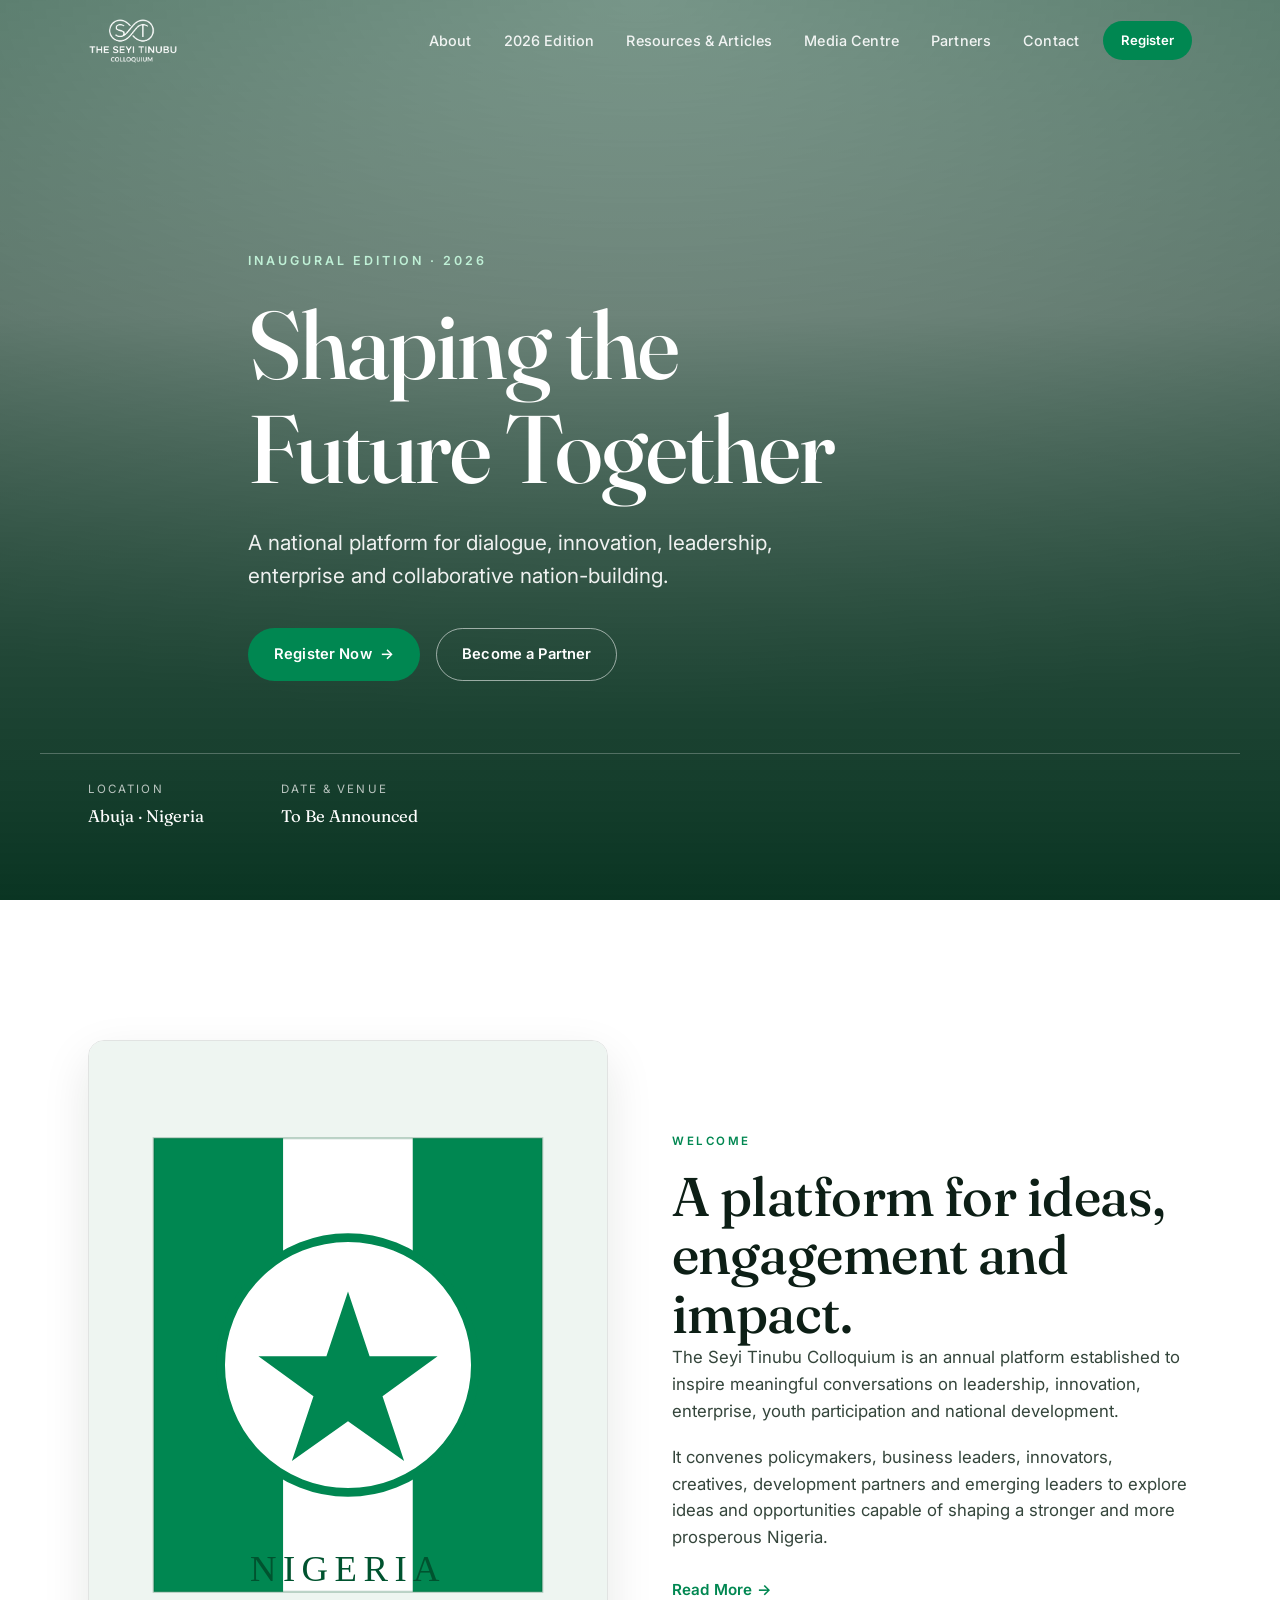
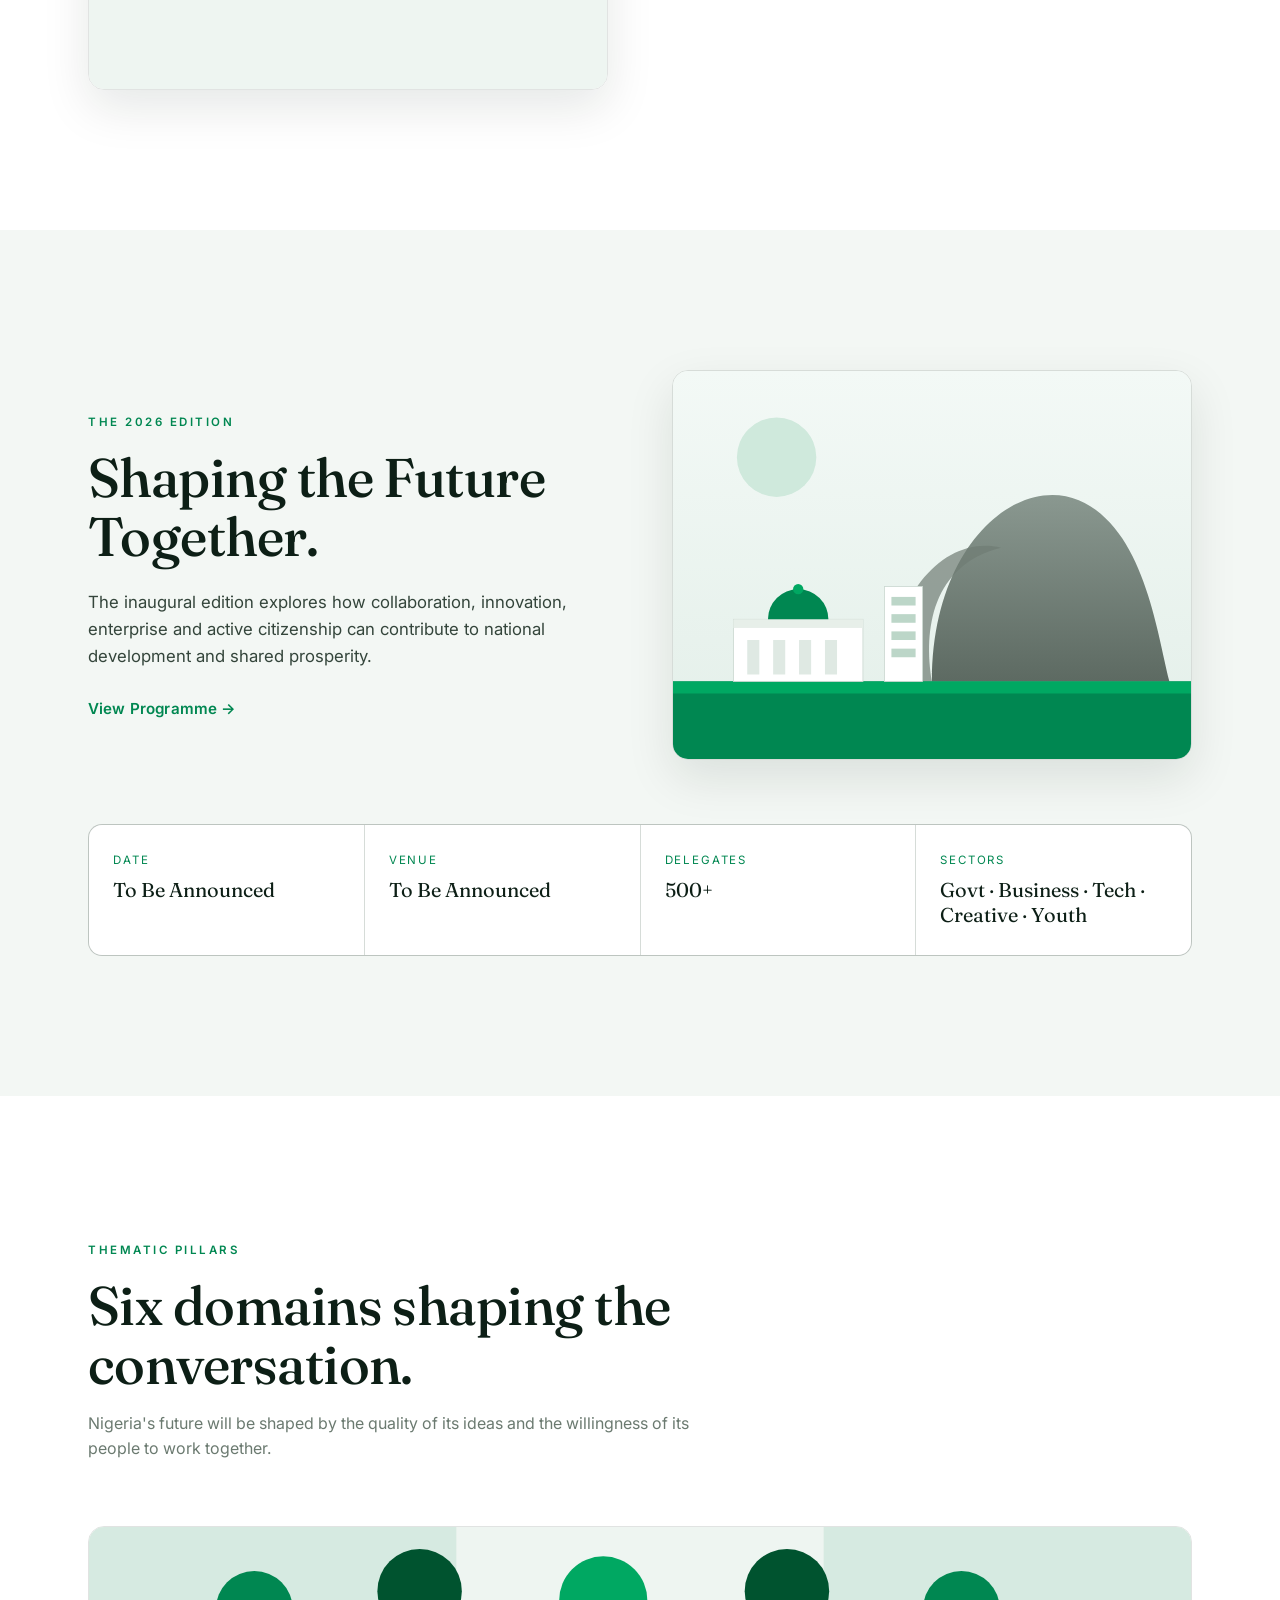
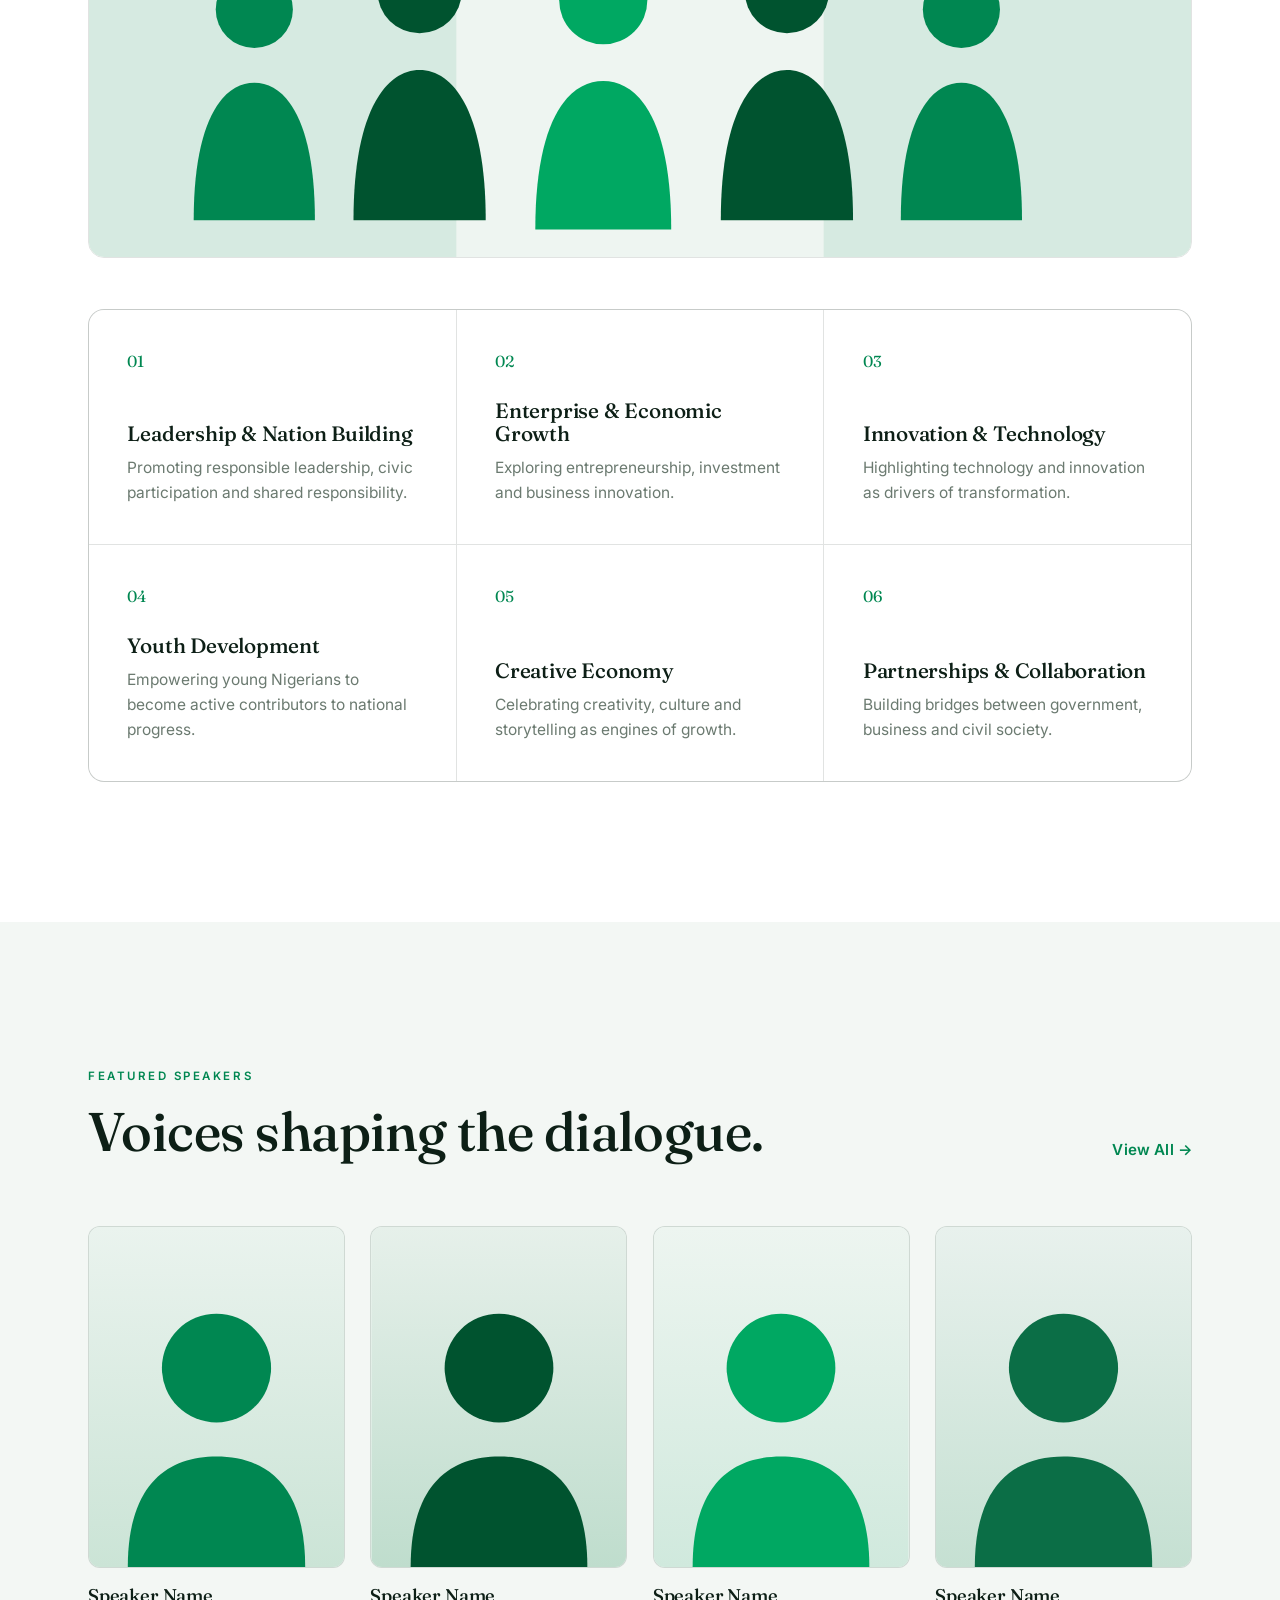
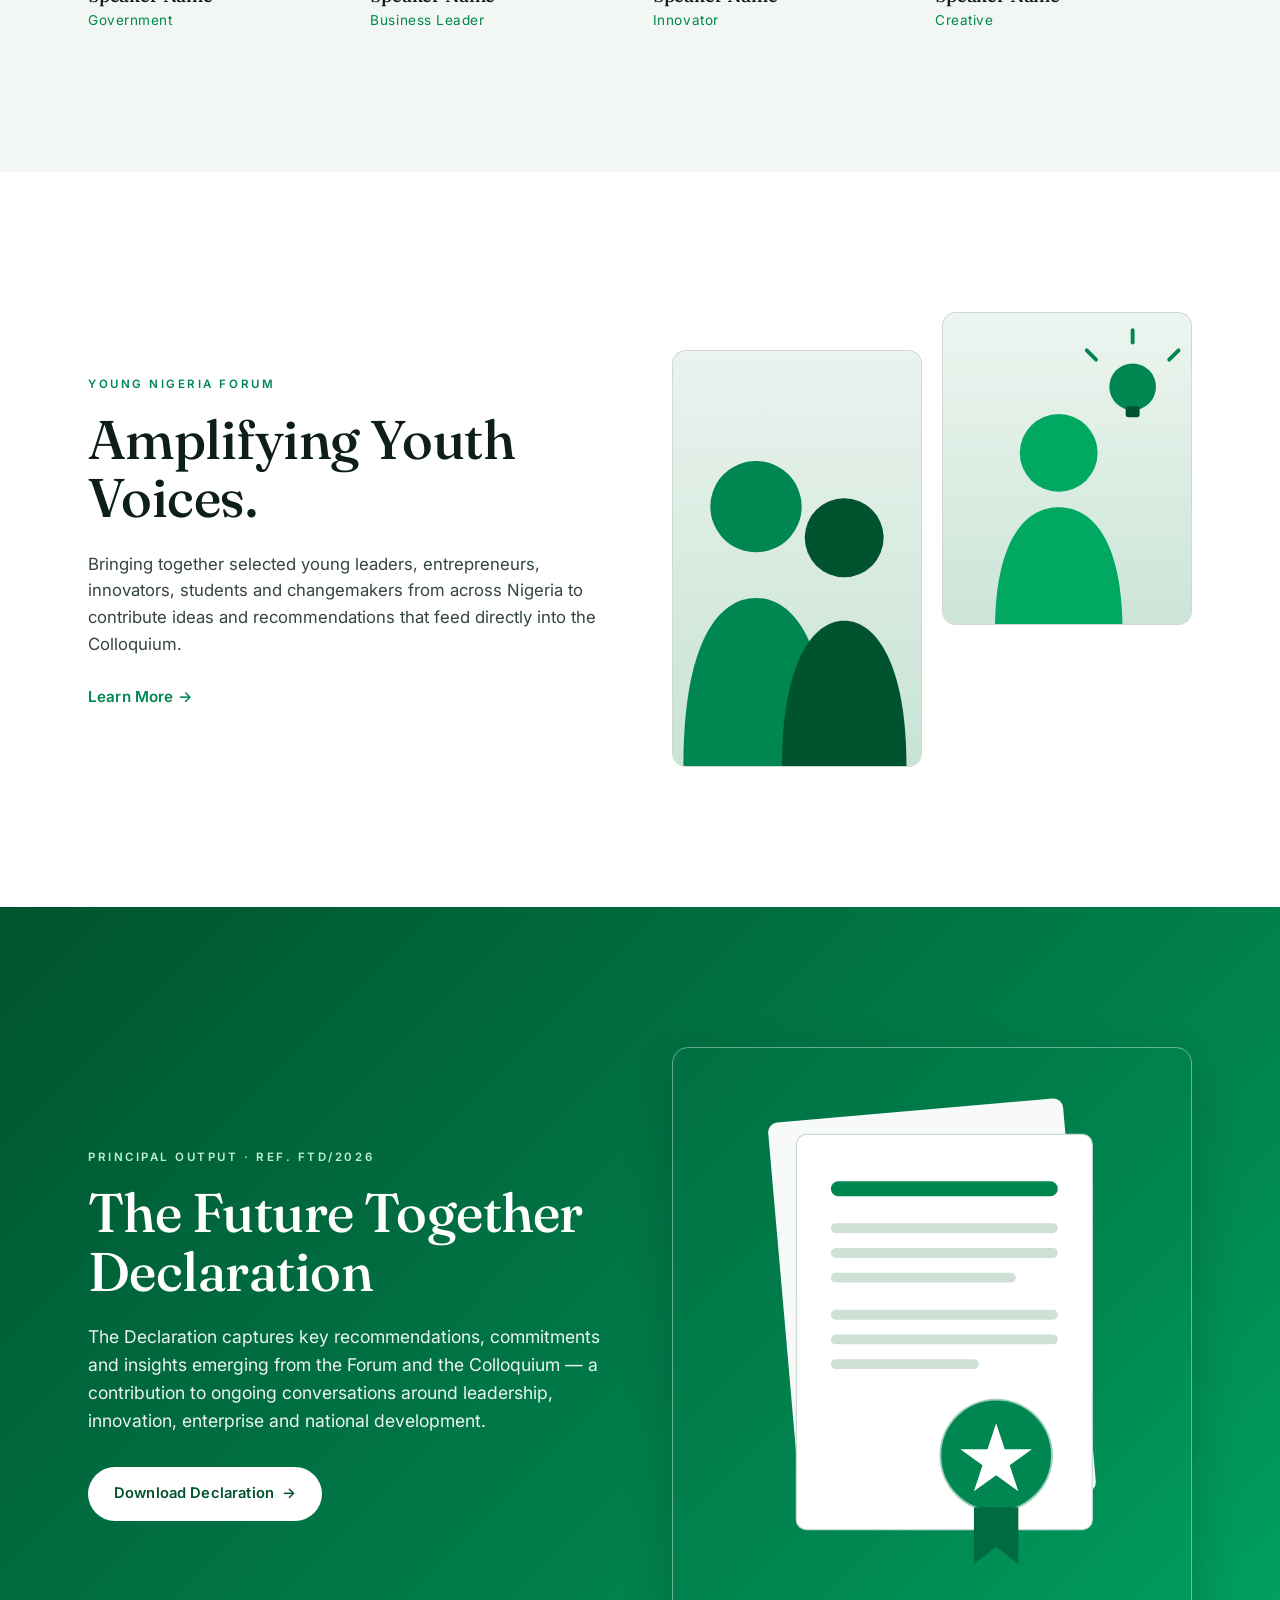
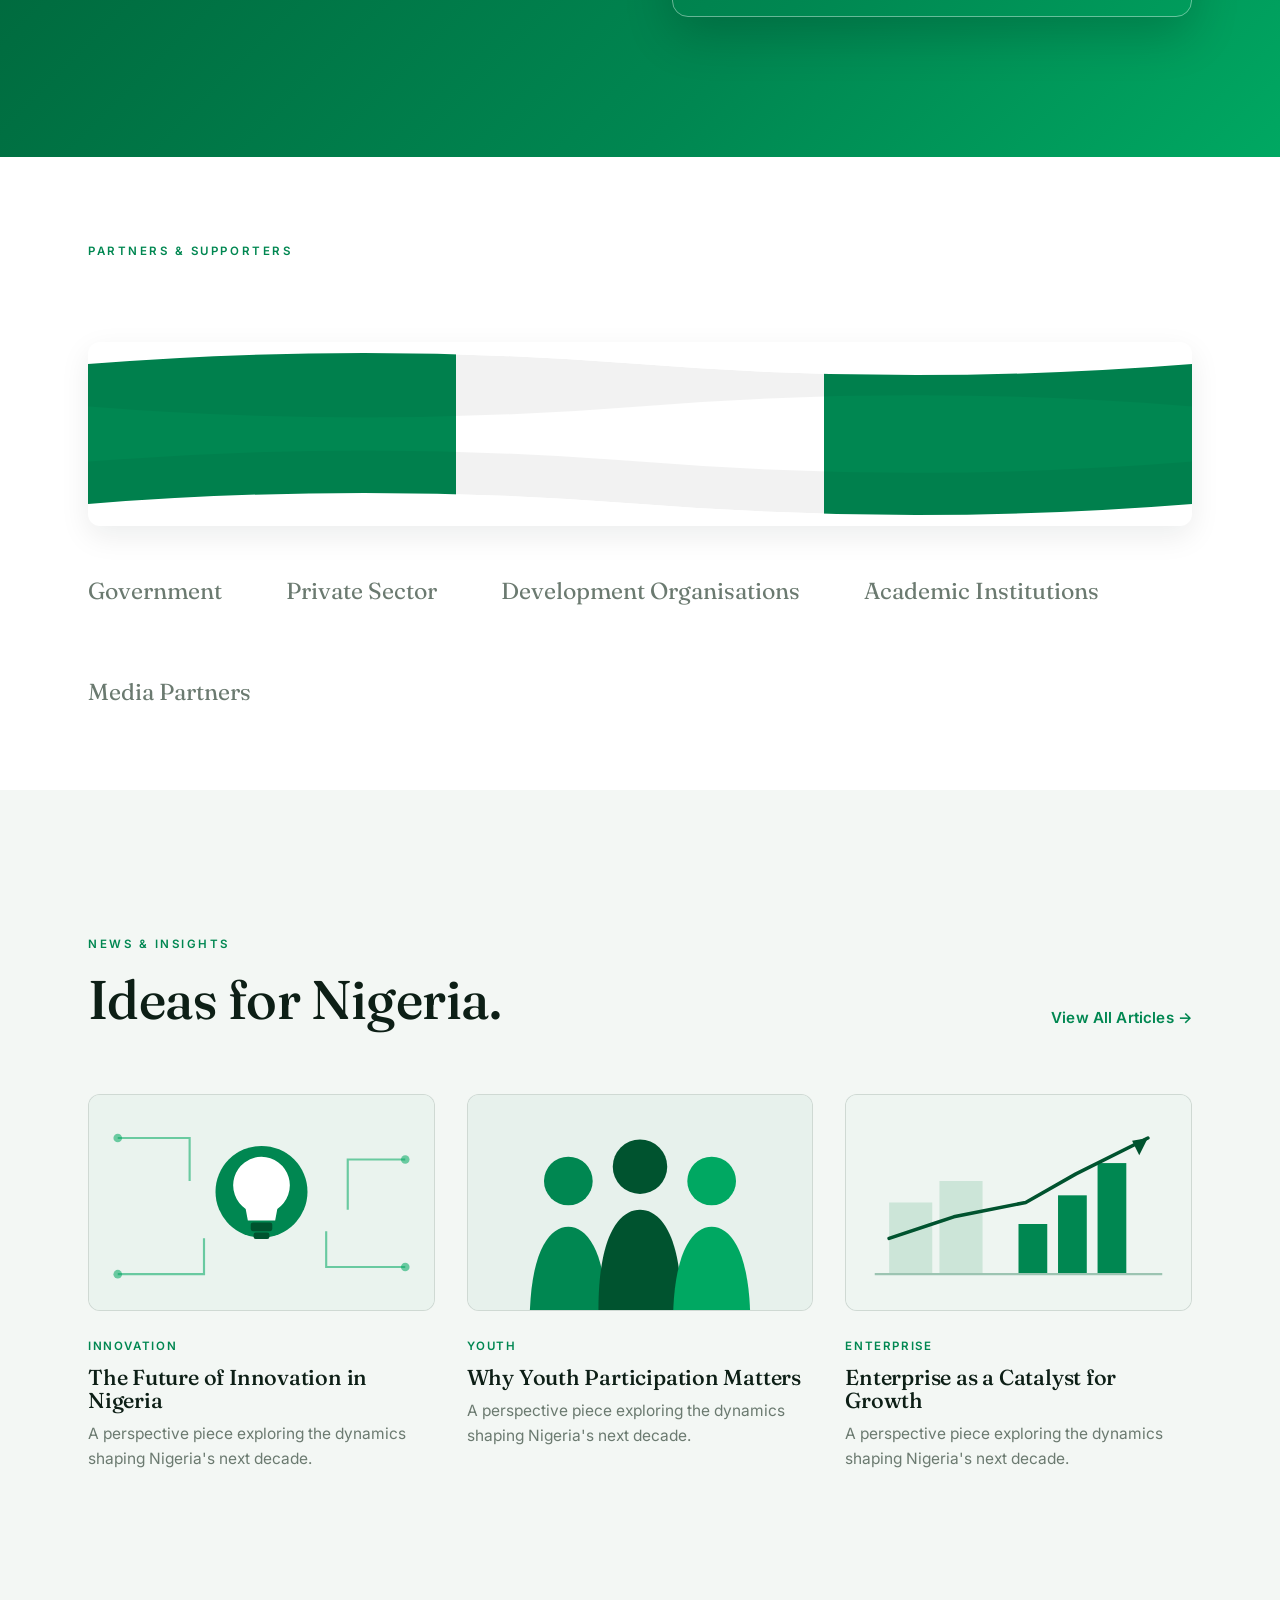
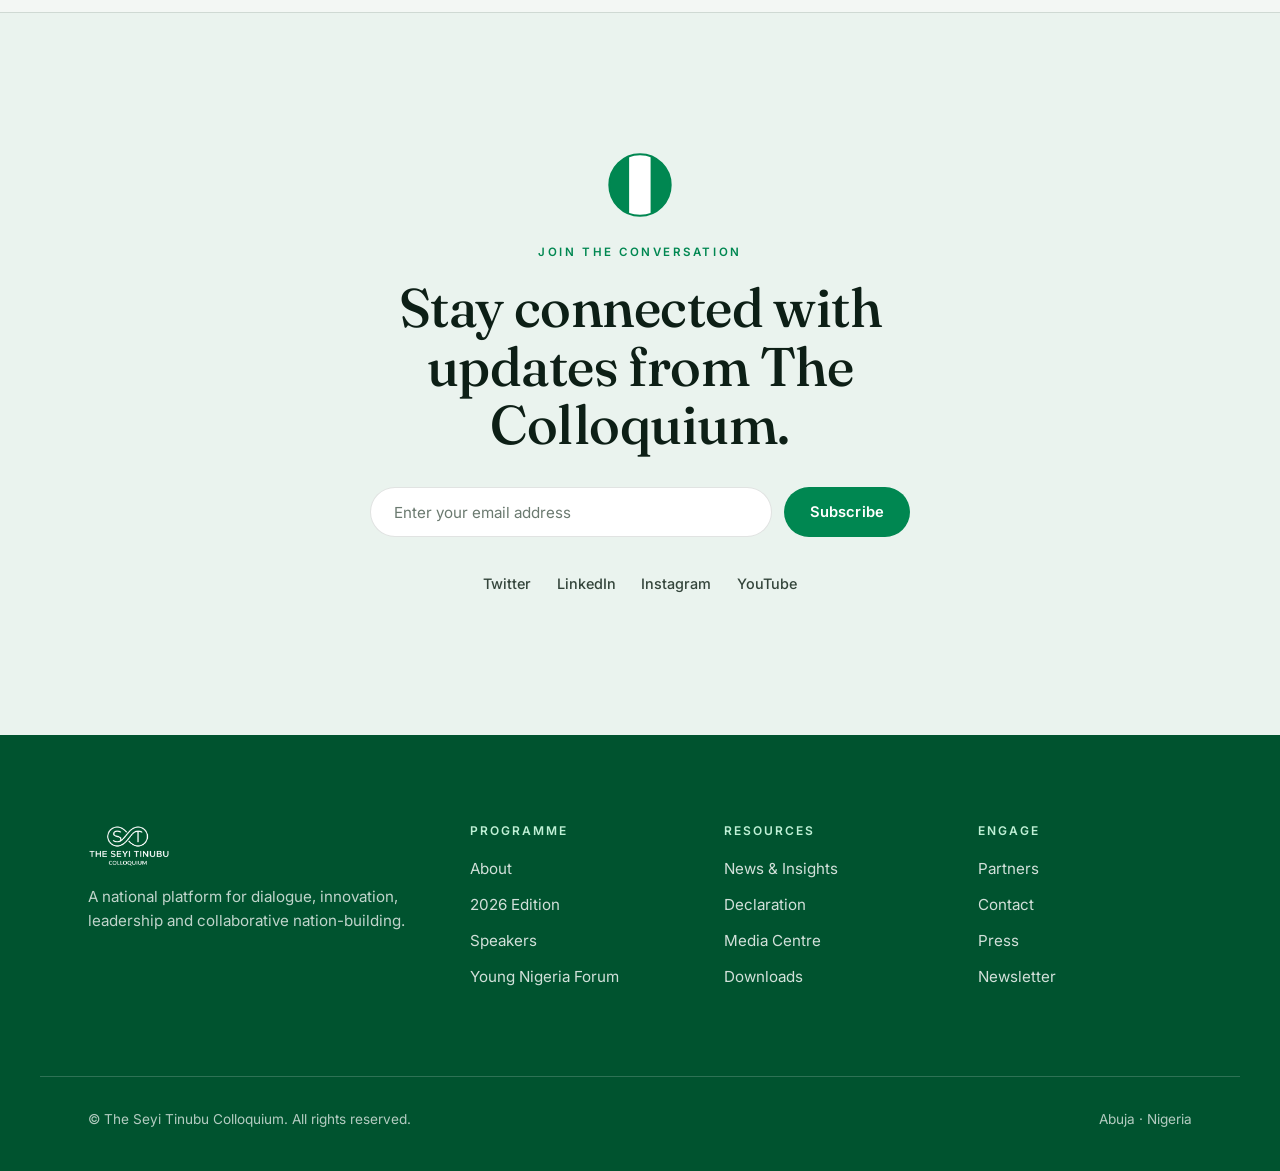
==== index.html @ de93c498 "first push" ====
<!DOCTYPE html>
<html lang="en">
<head>
  <meta charset="UTF-8" />
  <meta name="viewport" content="width=device-width, initial-scale=1.0" />
  <title>The Seyi Tinubu Colloquium — Shaping the Future Together</title>
  <meta name="author" content="The Seyi Tinubu Colloquium" />
  <meta name="description" content="A national platform for dialogue, innovation, leadership, enterprise and collaborative nation-building." />
  <meta property="og:title" content="The Seyi Tinubu Colloquium" />
  <meta property="og:description" content="A national platform for dialogue, innovation, leadership, enterprise and collaborative nation-building." />
  <meta property="og:type" content="website" />
  <link rel="preconnect" href="https://fonts.googleapis.com" />
  <link rel="preconnect" href="https://fonts.gstatic.com" crossorigin />
  <link href="https://fonts.googleapis.com/css2?family=Fraunces:opsz,wght@9..144,400;9..144,500;9..144,600;9..144,700&family=Inter:wght@300;400;500;600;700&display=swap" rel="stylesheet" />
  <link rel="stylesheet" href="styles.css" />
</head>
<body>

  <!-- ===== Header / Nav ===== -->
  <header class="site-header" id="siteHeader">
    <div class="container nav-inner">
      <a href="#top" class="brand">
        <img class="brand-logo" src="assets/logo-trim.png" alt="The Seyi Tinubu Colloquium" />
      </a>

      <nav class="main-nav" id="mainNav">
        <a href="about.html">About</a>
        <a href="#programme">2026 Edition</a>
        <a href="#news">Resources &amp; Articles</a>
        <a href="#">Media Centre</a>
        <a href="#partners">Partners</a>
        <a href="#register">Contact</a>
      </nav>

      <div class="nav-actions">
        <a href="#register" class="btn btn-solid btn-sm">Register</a>
        <button class="nav-toggle" id="navToggle" aria-label="Toggle menu" aria-expanded="false">
          <span></span><span></span><span></span>
        </button>
      </div>
    </div>
  </header>

  <!-- ===== Hero ===== -->
  <section class="hero" id="top">
    <div class="hero-media">
      <iframe
        src="https://www.youtube.com/embed/oOMlPqH3xSs"
        title="Background"
        frameborder="0"
        allow="autoplay; encrypted-media"
        allowfullscreen
        tabindex="-1"
        aria-hidden="true"></iframe>
    </div>
    <div class="hero-overlay"></div>

    <div class="container hero-content">
      <p class="eyebrow reveal">Inaugural Edition · 2026</p>
      <h1 class="hero-title reveal">Shaping the<br />Future Together</h1>
      <p class="hero-lead reveal">A national platform for dialogue, innovation, leadership, enterprise and collaborative nation-building.</p>
      <div class="hero-cta reveal">
        <a href="#register" class="btn btn-solid">Register Now <span class="arrow">→</span></a>
        <a href="#partner" class="btn btn-ghost">Become a Partner</a>
      </div>
    </div>

    <div class="container hero-meta">
      <div class="hero-meta-item">
        <span class="meta-label">Location</span>
        <span class="meta-value">Abuja · Nigeria</span>
      </div>
      <div class="hero-meta-item">
        <span class="meta-label">Date &amp; Venue</span>
        <span class="meta-value">To Be Announced</span>
      </div>
    </div>
  </section>

  <!-- ===== Welcome / About ===== -->
  <section class="section about" id="about">
    <div class="container grid-2 grid-2--align">
      <figure class="section-media reveal">
        <img src="images/about-map.svg" alt="Nigerian national flag emblem" loading="lazy" />
      </figure>
      <div class="about-right reveal">
        <span class="kicker">Welcome</span>
        <h2 class="section-title">A platform for ideas, engagement and impact.</h2>
        <p>The Seyi Tinubu Colloquium is an annual platform established to inspire meaningful conversations on leadership, innovation, enterprise, youth participation and national development.</p>
        <p>It convenes policymakers, business leaders, innovators, creatives, development partners and emerging leaders to explore ideas and opportunities capable of shaping a stronger and more prosperous Nigeria.</p>
        <a href="#programme" class="text-link">Read More →</a>
      </div>
    </div>
  </section>

  <!-- ===== 2026 Edition ===== -->
  <section class="section edition" id="programme">
    <div class="container">
      <div class="grid-2 grid-2--align edition-top">
        <div class="edition-left reveal">
          <span class="kicker">The 2026 Edition</span>
          <h2 class="section-title">Shaping the Future Together.</h2>
          <p class="muted">The inaugural edition explores how collaboration, innovation, enterprise and active citizenship can contribute to national development and shared prosperity.</p>
          <a href="#programme" class="text-link">View Programme →</a>
        </div>
        <figure class="section-media reveal">
          <img src="images/edition-abuja.svg" alt="Illustration of Abuja, Nigeria's capital, with Aso Rock" loading="lazy" />
        </figure>
      </div>
      <div class="edition-right reveal">
        <div class="stat-grid stat-grid--wide">
          <div class="stat-card">
            <span class="stat-label">Date</span>
            <span class="stat-value">To Be Announced</span>
          </div>
          <div class="stat-card">
            <span class="stat-label">Venue</span>
            <span class="stat-value">To Be Announced</span>
          </div>
          <div class="stat-card">
            <span class="stat-label">Delegates</span>
            <span class="stat-value">500+</span>
          </div>
          <div class="stat-card">
            <span class="stat-label">Sectors</span>
            <span class="stat-value">Govt · Business · Tech · Creative · Youth</span>
          </div>
        </div>
      </div>
    </div>
  </section>

  <!-- ===== Thematic Pillars ===== -->
  <section class="section pillars">
    <div class="container">
      <div class="section-head reveal">
        <span class="kicker">Thematic Pillars</span>
        <h2 class="section-title">Six domains shaping the conversation.</h2>
        <p class="muted lead-narrow">Nigeria's future will be shaped by the quality of its ideas and the willingness of its people to work together.</p>
      </div>

      <figure class="banner reveal">
        <img src="images/pillars-banner.svg" alt="Nigerians from different sectors working together" loading="lazy" />
      </figure>

      <div class="pillar-grid">
        <article class="pillar reveal">
          <span class="pillar-num">01</span>
          <h3>Leadership &amp; Nation Building</h3>
          <p>Promoting responsible leadership, civic participation and shared responsibility.</p>
        </article>
        <article class="pillar reveal">
          <span class="pillar-num">02</span>
          <h3>Enterprise &amp; Economic Growth</h3>
          <p>Exploring entrepreneurship, investment and business innovation.</p>
        </article>
        <article class="pillar reveal">
          <span class="pillar-num">03</span>
          <h3>Innovation &amp; Technology</h3>
          <p>Highlighting technology and innovation as drivers of transformation.</p>
        </article>
        <article class="pillar reveal">
          <span class="pillar-num">04</span>
          <h3>Youth Development</h3>
          <p>Empowering young Nigerians to become active contributors to national progress.</p>
        </article>
        <article class="pillar reveal">
          <span class="pillar-num">05</span>
          <h3>Creative Economy</h3>
          <p>Celebrating creativity, culture and storytelling as engines of growth.</p>
        </article>
        <article class="pillar reveal">
          <span class="pillar-num">06</span>
          <h3>Partnerships &amp; Collaboration</h3>
          <p>Building bridges between government, business and civil society.</p>
        </article>
      </div>
    </div>
  </section>

  <!-- ===== Featured Speakers ===== -->
  <section class="section speakers" id="speakers">
    <div class="container">
      <div class="section-head row-head reveal">
        <div>
          <span class="kicker">Featured Speakers</span>
          <h2 class="section-title">Voices shaping the dialogue.</h2>
        </div>
        <a href="#speakers" class="text-link">View All →</a>
      </div>

      <div class="speaker-grid">
        <article class="speaker-card reveal">
          <div class="speaker-photo"><img src="images/speaker-1.svg" alt="Speaker placeholder portrait" loading="lazy" /></div>
          <h4>Speaker Name</h4>
          <span class="speaker-role">Government</span>
        </article>
        <article class="speaker-card reveal">
          <div class="speaker-photo"><img src="images/speaker-2.svg" alt="Speaker placeholder portrait" loading="lazy" /></div>
          <h4>Speaker Name</h4>
          <span class="speaker-role">Business Leader</span>
        </article>
        <article class="speaker-card reveal">
          <div class="speaker-photo"><img src="images/speaker-3.svg" alt="Speaker placeholder portrait" loading="lazy" /></div>
          <h4>Speaker Name</h4>
          <span class="speaker-role">Innovator</span>
        </article>
        <article class="speaker-card reveal">
          <div class="speaker-photo"><img src="images/speaker-4.svg" alt="Speaker placeholder portrait" loading="lazy" /></div>
          <h4>Speaker Name</h4>
          <span class="speaker-role">Creative</span>
        </article>
      </div>
    </div>
  </section>

  <!-- ===== Young Nigeria Forum ===== -->
  <section class="section forum" id="forum">
    <div class="container grid-2 grid-2--align">
      <div class="forum-left reveal">
        <span class="kicker">Young Nigeria Forum</span>
        <h2 class="section-title">Amplifying Youth Voices.</h2>
        <p class="muted">Bringing together selected young leaders, entrepreneurs, innovators, students and changemakers from across Nigeria to contribute ideas and recommendations that feed directly into the Colloquium.</p>
        <a href="#forum" class="text-link">Learn More →</a>
      </div>
      <div class="forum-right reveal">
        <figure class="forum-img forum-img--tall"><img src="images/forum-1.svg" alt="Young Nigerians collaborating" loading="lazy" /></figure>
        <figure class="forum-img"><img src="images/forum-2.svg" alt="Young Nigerian entrepreneur with an idea" loading="lazy" /></figure>
      </div>
    </div>
  </section>

  <!-- ===== Declaration ===== -->
  <section class="section declaration">
    <div class="container grid-2 grid-2--align">
      <div class="declaration-inner reveal">
        <span class="kicker kicker--light">Principal Output · Ref. FTD/2026</span>
        <h2 class="section-title">The Future Together Declaration</h2>
        <p>The Declaration captures key recommendations, commitments and insights emerging from the Forum and the Colloquium — a contribution to ongoing conversations around leadership, innovation, enterprise and national development.</p>
        <a href="#" class="btn btn-solid">Download Declaration <span class="arrow">→</span></a>
      </div>
      <figure class="section-media reveal">
        <img src="images/declaration.svg" alt="The Future Together Declaration document with national seal" loading="lazy" />
      </figure>
    </div>
  </section>

  <!-- ===== Partners ===== -->
  <section class="section partners" id="partners">
    <div class="container">
      <div class="section-head reveal">
        <span class="kicker">Partners &amp; Supporters</span>
      </div>
      <figure class="partners-flag reveal">
        <img src="images/partners-flag.svg" alt="The Nigerian national flag" loading="lazy" />
      </figure>
      <div class="partner-row reveal">
        <span>Government</span>
        <span>Private Sector</span>
        <span>Development Organisations</span>
        <span>Academic Institutions</span>
        <span>Media Partners</span>
      </div>
    </div>
  </section>

  <!-- ===== News & Insights ===== -->
  <section class="section news">
    <div class="container">
      <div class="section-head row-head reveal">
        <div>
          <span class="kicker">News &amp; Insights</span>
          <h2 class="section-title">Ideas for Nigeria.</h2>
        </div>
        <a href="#" class="text-link">View All Articles →</a>
      </div>

      <div class="news-grid">
        <article class="news-card reveal">
          <div class="news-img"><img src="images/news-innovation.svg" alt="Innovation in Nigeria" loading="lazy" /></div>
          <span class="tag">Innovation</span>
          <h3>The Future of Innovation in Nigeria</h3>
          <p>A perspective piece exploring the dynamics shaping Nigeria's next decade.</p>
        </article>
        <article class="news-card reveal">
          <div class="news-img"><img src="images/news-youth.svg" alt="Youth participation" loading="lazy" /></div>
          <span class="tag">Youth</span>
          <h3>Why Youth Participation Matters</h3>
          <p>A perspective piece exploring the dynamics shaping Nigeria's next decade.</p>
        </article>
        <article class="news-card reveal">
          <div class="news-img"><img src="images/news-enterprise.svg" alt="Enterprise as a catalyst for growth" loading="lazy" /></div>
          <span class="tag">Enterprise</span>
          <h3>Enterprise as a Catalyst for Growth</h3>
          <p>A perspective piece exploring the dynamics shaping Nigeria's next decade.</p>
        </article>
      </div>
    </div>
  </section>

  <!-- ===== Newsletter / Register ===== -->
  <section class="section subscribe" id="register">
    <div class="container subscribe-inner reveal">
      <figure class="subscribe-flag"><img src="images/subscribe-flag.svg" alt="Nigeria" /></figure>
      <span class="kicker">Join the Conversation</span>
      <h2 class="section-title">Stay connected with updates from The Colloquium.</h2>
      <form class="subscribe-form" id="subscribeForm">
        <input type="email" name="email" placeholder="Enter your email address" required />
        <button type="submit" class="btn btn-solid">Subscribe</button>
      </form>
      <p class="form-note" id="formNote" hidden>Thanks — you're on the list.</p>
      <div class="social-row">
        <a href="#">Twitter</a>
        <a href="#">LinkedIn</a>
        <a href="#">Instagram</a>
        <a href="#">YouTube</a>
      </div>
    </div>
  </section>

  <!-- ===== Footer ===== -->
  <footer class="site-footer">
    <div class="container footer-grid">
      <div class="footer-brand">
        <a href="#top" class="brand">
          <img class="brand-logo" src="assets/logo-trim.png" alt="The Seyi Tinubu Colloquium" />
        </a>
        <p>A national platform for dialogue, innovation, leadership and collaborative nation-building.</p>
      </div>

      <div class="footer-col">
        <h5>Programme</h5>
        <ul>
          <li><a href="#about">About</a></li>
          <li><a href="#programme">2026 Edition</a></li>
          <li><a href="#speakers">Speakers</a></li>
          <li><a href="#forum">Young Nigeria Forum</a></li>
        </ul>
      </div>

      <div class="footer-col">
        <h5>Resources</h5>
        <ul>
          <li><a href="#">News &amp; Insights</a></li>
          <li><a href="#">Declaration</a></li>
          <li><a href="#">Media Centre</a></li>
          <li><a href="#">Downloads</a></li>
        </ul>
      </div>

      <div class="footer-col">
        <h5>Engage</h5>
        <ul>
          <li><a href="#partners">Partners</a></li>
          <li><a href="#">Contact</a></li>
          <li><a href="#">Press</a></li>
          <li><a href="#register">Newsletter</a></li>
        </ul>
      </div>
    </div>
    <div class="container footer-bottom">
      <span>© The Seyi Tinubu Colloquium. All rights reserved.</span>
      <span>Abuja · Nigeria</span>
    </div>
  </footer>

  <script src="script.js"></script>
</body>
</html>
---- styles.css ----
/* ============================================================
   The Seyi Tinubu Colloquium — styles (White + Nigeria Green)
   ============================================================ */

:root {
  --bg: #ffffff;
  --bg-soft: #f3f7f4;
  --surface: #ffffff;
  --ink: #0d1f16;
  --ink-soft: #34453b;
  --muted: #6b7a70;
  --line: rgba(13, 31, 22, 0.12);
  --green: #008751;          /* Nigeria green */
  --green-bright: #00a862;
  --green-deep: #00532f;
  --green-tint: #eaf3ee;
  --maxw: 1200px;
  --ease: cubic-bezier(0.22, 1, 0.36, 1);
}

* { margin: 0; padding: 0; box-sizing: border-box; }

html { scroll-behavior: smooth; }

body {
  font-family: 'Inter', system-ui, sans-serif;
  background: var(--bg);
  color: var(--ink);
  line-height: 1.6;
  -webkit-font-smoothing: antialiased;
  overflow-x: hidden;
}

img { max-width: 100%; display: block; }

.container {
  width: 100%;
  max-width: var(--maxw);
  margin: 0 auto;
  padding: 0 clamp(20px, 5vw, 48px);
}

h1, h2, h3, h4, h5 {
  font-family: 'Fraunces', Georgia, serif;
  font-weight: 500;
  line-height: 1.08;
  letter-spacing: -0.01em;
  color: var(--ink);
}

.section {
  padding: clamp(72px, 11vw, 140px) 0;
  position: relative;
}

.section-title {
  font-size: clamp(2rem, 4.4vw, 3.4rem);
  color: var(--ink);
}

.kicker {
  display: inline-block;
  font-family: 'Inter', sans-serif;
  font-size: 0.72rem;
  font-weight: 600;
  letter-spacing: 0.22em;
  text-transform: uppercase;
  color: var(--green);
  margin-bottom: 1.1rem;
}
.kicker--light { color: #bff0d6; }

.muted { color: var(--muted); }
.lead-narrow { max-width: 640px; margin-top: 1rem; }

/* ---------- Buttons ---------- */
.btn {
  display: inline-flex;
  align-items: center;
  gap: 0.55em;
  font-family: 'Inter', sans-serif;
  font-size: 0.92rem;
  font-weight: 600;
  letter-spacing: 0.01em;
  padding: 0.95em 1.7em;
  border-radius: 100px;
  text-decoration: none;
  border: 1px solid transparent;
  cursor: pointer;
  transition: transform 0.3s var(--ease), background 0.3s var(--ease), color 0.3s var(--ease), border-color 0.3s var(--ease);
}
.btn-sm { padding: 0.6em 1.25em; font-size: 0.82rem; }
.btn-solid { background: var(--green); color: #ffffff; }
.btn-solid:hover { background: var(--green-deep); transform: translateY(-2px); }
.btn-ghost { background: transparent; color: #ffffff; border-color: rgba(255,255,255,0.55); }
.btn-ghost:hover { border-color: #fff; background: rgba(255,255,255,0.12); }
.btn .arrow { transition: transform 0.3s var(--ease); }
.btn:hover .arrow { transform: translateX(4px); }

.text-link {
  display: inline-flex;
  align-items: center;
  color: var(--green);
  font-weight: 600;
  font-size: 0.95rem;
  text-decoration: none;
  letter-spacing: 0.01em;
  transition: color 0.25s var(--ease);
  white-space: nowrap;
}
.text-link:hover { color: var(--green-deep); }

/* ---------- Header ---------- */
.site-header {
  position: fixed;
  top: 0; left: 0; right: 0;
  z-index: 100;
  padding: 1.1rem 0;
  transition: background 0.4s var(--ease), padding 0.4s var(--ease), border-color 0.4s var(--ease), box-shadow 0.4s var(--ease);
  border-bottom: 1px solid transparent;
}
.site-header.scrolled {
  background: rgba(255, 255, 255, 0.9);
  backdrop-filter: blur(14px);
  -webkit-backdrop-filter: blur(14px);
  padding: 0.65rem 0;
  border-bottom-color: var(--line);
  box-shadow: 0 6px 24px rgba(13, 31, 22, 0.06);
}
.nav-inner { display: flex; align-items: center; justify-content: space-between; gap: 1.5rem; }

/* Over the hero video the brand/nav are light; once scrolled onto white they go dark */
.brand { display: flex; align-items: center; gap: 0.7rem; text-decoration: none; color: #ffffff; transition: color 0.4s var(--ease); }
.brand-mark {
  display: grid; place-items: center;
  width: 38px; height: 38px;
  border: 1px solid rgba(255,255,255,0.7);
  color: #ffffff;
  border-radius: 50%;
  font-family: 'Fraunces', serif;
  font-weight: 600;
  font-size: 0.95rem;
  letter-spacing: 0.02em;
  flex-shrink: 0;
  transition: color 0.4s var(--ease), border-color 0.4s var(--ease);
}
.brand-name { font-family: 'Fraunces', serif; font-size: 1.02rem; font-weight: 500; letter-spacing: 0.01em; }

/* Logo image */
.brand-logo { height: 46px; width: auto; display: block; transition: height 0.4s var(--ease), filter 0.4s var(--ease); }
/* Over the hero video the green logo is rendered white for contrast; on white it shows in brand green */
.site-header .brand-logo { filter: brightness(0) invert(1); }
.site-header.scrolled .brand-logo,
.site-header.solid .brand-logo { filter: none; height: 40px; }
/* Dark footer: render logo white */
.site-footer .brand-logo { height: 42px; filter: brightness(0) invert(1); }

.scrolled .brand { color: var(--ink); }
.scrolled .brand-mark { color: var(--green); border-color: var(--green); }

.main-nav { display: flex; gap: 2rem; margin-left: auto; }
.main-nav a {
  color: rgba(255,255,255,0.9);
  text-decoration: none;
  font-size: 0.9rem;
  font-weight: 500;
  letter-spacing: 0.01em;
  position: relative;
  transition: color 0.25s var(--ease);
}
.main-nav a::after {
  content: ''; position: absolute; left: 0; bottom: -5px;
  width: 0; height: 1px; background: var(--green);
  transition: width 0.3s var(--ease);
}
.main-nav a:hover { color: #fff; }
.main-nav a:hover::after { width: 100%; }
.scrolled .main-nav a { color: var(--ink-soft); }
.scrolled .main-nav a:hover { color: var(--green); }

.nav-actions { display: flex; align-items: center; gap: 1rem; }

.nav-toggle { display: none; background: none; border: none; cursor: pointer; flex-direction: column; gap: 5px; padding: 6px; }
.nav-toggle span { width: 24px; height: 2px; background: #ffffff; transition: transform 0.3s var(--ease), opacity 0.3s var(--ease), background 0.3s var(--ease); }
.scrolled .nav-toggle span { background: var(--ink); }
.nav-toggle.open span { background: var(--ink); }
.nav-toggle.open span:nth-child(1) { transform: translateY(7px) rotate(45deg); }
.nav-toggle.open span:nth-child(2) { opacity: 0; }
.nav-toggle.open span:nth-child(3) { transform: translateY(-7px) rotate(-45deg); }

/* ---------- Hero ---------- */
.hero {
  position: relative;
  min-height: 100vh;
  display: flex;
  flex-direction: column;
  justify-content: flex-end;
  padding-bottom: clamp(36px, 6vw, 70px);
  overflow: hidden;
  color: #ffffff;
}
.hero-media { position: absolute; inset: 0; z-index: 0; }
.hero-media iframe {
  position: absolute;
  top: 50%; left: 50%;
  width: 100vw; height: 56.25vw;          /* 16:9 */
  min-height: 100vh; min-width: 177.77vh;  /* cover */
  transform: translate(-50%, -50%);
  pointer-events: none;
  border: 0;
}
.hero-overlay {
  position: absolute; inset: 0; z-index: 1;
  background:
    linear-gradient(180deg, rgba(0,60,34,0.45) 0%, rgba(0,40,22,0.35) 35%, rgba(0,45,26,0.9) 100%),
    radial-gradient(120% 80% at 50% 0%, rgba(0,40,22,0.15), rgba(0,40,22,0.6));
}
.hero-content { position: relative; z-index: 2; max-width: 880px; margin-top:130px;}
.eyebrow {
  font-size: 0.78rem; font-weight: 600; letter-spacing: 0.24em; text-transform: uppercase;
  color: #bff0d6; margin-bottom: 1.4rem;
}
.hero-title {
  font-size: clamp(2.8rem, 8vw, 6rem);
  font-weight: 500;
  letter-spacing: -0.02em;
  margin-bottom: 1.6rem;
  color: #ffffff;
}
.hero-lead {
  font-size: clamp(1.05rem, 1.8vw, 1.3rem);
  color: rgba(255,255,255,0.92);
  max-width: 580px;
  margin-bottom: 2.2rem;
}
.hero-cta { display: flex; flex-wrap: wrap; gap: 1rem; }

.hero-meta {
  position: relative; z-index: 2;
  display: flex; gap: clamp(2rem, 6vw, 5rem);
  margin-top: clamp(2.5rem, 6vw, 4.5rem);
  padding-top: 1.6rem;
  border-top: 1px solid rgba(255,255,255,0.25);
}
.hero-meta-item { display: flex; flex-direction: column; gap: 0.3rem; }
.meta-label { font-size: 0.72rem; letter-spacing: 0.18em; text-transform: uppercase; color: rgba(255,255,255,0.7); }
.meta-value { font-family: 'Fraunces', serif; font-size: 1.05rem; color: #ffffff; }

/* ---------- Grid helpers ---------- */
.grid-2 {
  display: grid;
  grid-template-columns: 1fr 1fr;
  gap: clamp(2rem, 5vw, 5rem);
}
.grid-2--align { align-items: center; }

/* ---------- Media frames ---------- */
.section-media { margin: 0; }
.section-media img {
  width: 100%; height: auto; display: block;
  border-radius: 16px;
  border: 1px solid var(--line);
  box-shadow: 0 18px 48px rgba(13, 31, 22, 0.10);
}
.declaration .section-media img { border-color: rgba(255,255,255,0.4); box-shadow: 0 18px 48px rgba(0,0,0,0.18); }

.banner {
  margin: 0 0 clamp(2.2rem, 4vw, 3.2rem);
  border-radius: 16px;
  overflow: hidden;
  border: 1px solid var(--line);
}
.banner img { width: 100%; height: auto; display: block; }

.partners-flag {
  margin: 0 0 clamp(1.8rem, 3vw, 2.6rem);
  border-radius: 12px;
  overflow: hidden;
  box-shadow: 0 10px 30px rgba(13, 31, 22, 0.08);
}
.partners-flag img { width: 100%; height: auto; display: block; }

.subscribe-flag { width: 64px; margin: 0 auto 1.3rem; }
.subscribe-flag img { width: 100%; height: auto; display: block; }

/* ---------- About ---------- */
.about { background: var(--bg); }
.about-right p { color: var(--ink-soft); margin-bottom: 1.2rem; font-size: 1.05rem; }
.about-right .text-link { margin-top: 0.5rem; }

/* ---------- 2026 Edition ---------- */
.edition { background: var(--bg-soft); }
.edition-left p { margin: 1.4rem 0 1.6rem; font-size: 1.05rem; color: var(--ink-soft); }
.stat-grid { display: grid; grid-template-columns: 1fr 1fr; gap: 1px; background: var(--line); border: 1px solid var(--line); border-radius: 14px; overflow: hidden; }
.stat-grid--wide { grid-template-columns: repeat(4, 1fr); margin-top: clamp(2.2rem, 5vw, 4rem); }
.stat-card { background: var(--surface); padding: 1.6rem 1.5rem; display: flex; flex-direction: column; gap: 0.5rem; min-height: 130px; }
.stat-label { font-size: 0.72rem; letter-spacing: 0.16em; text-transform: uppercase; color: var(--green); }
.stat-value { font-family: 'Fraunces', serif; font-size: 1.25rem; color: var(--ink); line-height: 1.25; }

/* ---------- Section head ---------- */
.section-head { max-width: 760px; margin-bottom: clamp(2.5rem, 5vw, 4rem); }
.row-head { display: flex; align-items: flex-end; justify-content: space-between; gap: 2rem; max-width: 100%; }

/* ---------- Pillars ---------- */
.pillars { background: var(--bg); }
.pillar-grid { display: grid; grid-template-columns: repeat(3, 1fr); gap: 1px; background: var(--line); border: 1px solid var(--line); border-radius: 16px; overflow: hidden; }
.pillar {
  background: var(--surface);
  padding: clamp(1.8rem, 3vw, 2.6rem);
  min-height: 230px;
  display: flex; flex-direction: column;
  transition: background 0.4s var(--ease);
}
.pillar:hover { background: var(--green-tint); }
.pillar-num { font-family: 'Fraunces', serif; font-size: 1rem; color: var(--green); margin-bottom: auto; }
.pillar h3 { font-size: 1.3rem; margin: 1.6rem 0 0.7rem; color: var(--ink); }
.pillar p { color: var(--muted); font-size: 0.97rem; }

/* ---------- Speakers ---------- */
.speakers { background: var(--bg-soft); }
.speaker-grid { display: grid; grid-template-columns: repeat(4, 1fr); gap: 1.6rem; }
.speaker-card { display: flex; flex-direction: column; }
.speaker-photo {
  aspect-ratio: 3 / 4;
  border-radius: 12px;
  margin-bottom: 1.1rem;
  background: var(--green-tint);
  border: 1px solid var(--line);
  position: relative;
  overflow: hidden;
}
.speaker-photo img { width: 100%; height: 100%; object-fit: cover; display: block; }
.speaker-card h4 { font-size: 1.15rem; color: var(--ink); margin-bottom: 0.25rem; }
.speaker-role { font-size: 0.85rem; color: var(--green); letter-spacing: 0.04em; }

/* ---------- Forum ---------- */
.forum { background: var(--bg); }
.forum-left p { margin: 1.4rem 0 1.6rem; font-size: 1.05rem; color: var(--ink-soft); }
.forum-right { display: grid; grid-template-columns: 1fr 1fr; gap: 1.2rem; align-items: start; }
.forum-img {
  margin: 0;
  border-radius: 14px;
  aspect-ratio: 4 / 5;
  background: var(--green-tint);
  border: 1px solid var(--line);
  overflow: hidden;
}
.forum-img img { width: 100%; height: 100%; object-fit: cover; display: block; }
.forum-img--tall { aspect-ratio: 3 / 5; margin-top: 2.4rem; }

/* ---------- Declaration ---------- */
.declaration {
  background: linear-gradient(135deg, var(--green-deep), var(--green) 70%, var(--green-bright));
  color: #ffffff;
}
.declaration .section-title { color: #ffffff; }
.declaration-inner { max-width: 760px; }
.declaration-inner p { color: rgba(255,255,255,0.92); font-size: 1.1rem; margin: 1.3rem 0 2rem; }
.declaration .btn-solid { background: #ffffff; color: var(--green-deep); }
.declaration .btn-solid:hover { background: #eaf3ee; }

/* ---------- Partners ---------- */
.partners { background: var(--bg); padding-top: clamp(48px, 7vw, 80px); padding-bottom: clamp(48px, 7vw, 80px); }
.partner-row {
  display: flex; flex-wrap: wrap; align-items: center;
  gap: clamp(1.5rem, 5vw, 4rem);
  padding-top: 0.5rem;
}
.partner-row span {
  font-family: 'Fraunces', serif;
  font-size: clamp(1.05rem, 2vw, 1.45rem);
  color: var(--muted);
  transition: color 0.3s var(--ease);
}
.partner-row span:hover { color: var(--green); }

/* ---------- News ---------- */
.news { background: var(--bg-soft); }
.news-grid { display: grid; grid-template-columns: repeat(3, 1fr); gap: 2rem; }
.news-card .news-img {
  aspect-ratio: 16 / 10;
  border-radius: 12px;
  margin-bottom: 1.3rem;
  background: var(--green-tint);
  border: 1px solid var(--line);
  overflow: hidden;
  transition: transform 0.45s var(--ease);
}
.news-card .news-img img { width: 100%; height: 100%; object-fit: cover; display: block; }
.news-card:hover .news-img { transform: translateY(-4px); }
.tag {
  display: inline-block;
  font-size: 0.72rem; font-weight: 600; letter-spacing: 0.14em; text-transform: uppercase;
  color: var(--green); margin-bottom: 0.7rem;
}
.news-card h3 { font-size: 1.35rem; color: var(--ink); margin-bottom: 0.6rem; }
.news-card p { color: var(--muted); font-size: 0.97rem; }

/* ---------- Subscribe ---------- */
.subscribe {
  background: var(--green-tint);
  border-top: 1px solid var(--line);
  text-align: center;
}
.subscribe-inner { max-width: 720px; margin: 0 auto; }
.subscribe-form {
  display: flex; gap: 0.7rem; flex-wrap: wrap; justify-content: center;
  margin: 2rem auto 1rem; max-width: 540px;
}
.subscribe-form input {
  flex: 1; min-width: 240px;
  background: #ffffff;
  border: 1px solid var(--line);
  border-radius: 100px;
  padding: 0.95em 1.5em;
  color: var(--ink);
  font-family: inherit; font-size: 0.95rem;
  transition: border-color 0.3s var(--ease);
}
.subscribe-form input:focus { outline: none; border-color: var(--green); }
.subscribe-form input::placeholder { color: var(--muted); }
.form-note { color: var(--green-deep); font-weight: 600; font-size: 0.95rem; margin-top: 0.5rem; }
.social-row { display: flex; gap: 1.6rem; justify-content: center; margin-top: 2.2rem; }
.social-row a { color: var(--ink-soft); text-decoration: none; font-size: 0.9rem; font-weight: 500; transition: color 0.25s var(--ease); }
.social-row a:hover { color: var(--green); }

/* ---------- Footer ---------- */
.site-footer { background: var(--green-deep); color: #ffffff; padding: clamp(56px, 8vw, 90px) 0 2.5rem; }
.site-footer .brand { color: #ffffff; }
.site-footer .brand-mark { color: #ffffff; border-color: rgba(255,255,255,0.6); }
.footer-grid { display: grid; grid-template-columns: 1.6fr 1fr 1fr 1fr; gap: 2.5rem; }
.footer-brand p { color: rgba(255,255,255,0.75); font-size: 0.95rem; margin-top: 1.1rem; max-width: 320px; }
.footer-col h5 { font-family: 'Inter', sans-serif; font-size: 0.75rem; font-weight: 600; letter-spacing: 0.16em; text-transform: uppercase; color: #bff0d6; margin-bottom: 1.1rem; }
.footer-col ul { list-style: none; }
.footer-col li { margin-bottom: 0.65rem; }
.footer-col a { color: rgba(255,255,255,0.82); text-decoration: none; font-size: 0.95rem; transition: color 0.25s var(--ease); }
.footer-col a:hover { color: #ffffff; }
.footer-bottom {
  display: flex; justify-content: space-between; flex-wrap: wrap; gap: 1rem;
  margin-top: clamp(3rem, 6vw, 5rem); padding-top: 2rem;
  border-top: 1px solid rgba(255,255,255,0.18);
  color: rgba(255,255,255,0.7); font-size: 0.85rem;
}

/* ---------- Solid header (interior pages) ---------- */
.site-header.solid {
  background: rgba(255, 255, 255, 0.92);
  backdrop-filter: blur(14px);
  -webkit-backdrop-filter: blur(14px);
  border-bottom-color: var(--line);
  box-shadow: 0 6px 24px rgba(13, 31, 22, 0.06);
}
.site-header.solid .brand { color: var(--ink); }
.site-header.solid .brand-mark { color: var(--green); border-color: var(--green); }
.site-header.solid .main-nav a { color: var(--ink-soft); }
.site-header.solid .main-nav a:hover { color: var(--green); }
.site-header.solid .nav-toggle span { background: var(--ink); }
.main-nav a.active { color: var(--green); }
.main-nav a.active::after { width: 100%; }

/* ---------- Page header (interior pages) ---------- */
.page-header {
  background: radial-gradient(120% 100% at 50% 0%, var(--green-tint), var(--bg) 75%);
  padding: clamp(140px, 18vw, 200px) 0 clamp(50px, 7vw, 84px);
  border-bottom: 1px solid var(--line);
}
.page-header .eyebrow { color: var(--green); }
.page-title { font-size: clamp(2.4rem, 6vw, 4.2rem); color: var(--ink); margin-bottom: 1.2rem; }
.page-lead { color: var(--ink-soft); max-width: 640px; font-size: clamp(1.05rem, 1.8vw, 1.25rem); }

/* ---------- About The Colloquium (feature cards) ---------- */
.about-intro { background: var(--bg); }
.about-intro-head { max-width: 720px; margin: 0 auto clamp(3rem, 6vw, 4.5rem); text-align: center; }
.about-lead { color: var(--ink-soft); font-size: clamp(1.1rem, 2vw, 1.35rem); margin-top: 1.1rem; }
.about-cards { display: grid; grid-template-columns: repeat(3, 1fr); gap: clamp(1.4rem, 3vw, 2.2rem); }
.about-card {
  background: #ffffff;
  border: 1px solid var(--line);
  border-radius: 18px;
  overflow: hidden;
  display: flex; flex-direction: column;
  transition: transform 0.4s var(--ease), box-shadow 0.4s var(--ease);
}
.about-card:hover { transform: translateY(-5px); box-shadow: 0 22px 50px rgba(13, 31, 22, 0.10); }
.about-card-img { margin: 0; }
.about-card-img img { width: 100%; height: auto; display: block; border-bottom: 1px solid var(--line); }
.about-card h3 { font-size: 1.35rem; color: var(--ink); margin: 1.6rem clamp(1.4rem, 2.4vw, 1.9rem) 0.6rem; }
.about-card p { color: var(--muted); font-size: 0.98rem; margin: 0 clamp(1.4rem, 2.4vw, 1.9rem) clamp(1.6rem, 2.4vw, 1.9rem); }

/* ---------- Vision & Mission (split feature) ---------- */
.vm { background: var(--bg-soft); }
.vm-split {
  display: grid;
  grid-template-columns: 0.95fr 1.05fr;
  align-items: center;
  gap: clamp(2rem, 6vw, 5rem);
}
.vm-split + .vm-split { margin-top: clamp(3rem, 7vw, 6rem); }
.vm-split--rev .vm-media { order: 2; }
.vm-media { margin: 0; border-radius: 18px; overflow: hidden; border: 1px solid var(--line); box-shadow: 0 18px 48px rgba(13, 31, 22, 0.10); }
.vm-media img { width: 100%; height: auto; display: block; }
.vm-text { max-width: 520px; }
.vm-statement {
  font-family: 'Fraunces', Georgia, serif;
  font-size: clamp(1.5rem, 2.8vw, 2.2rem);
  font-weight: 500;
  line-height: 1.25;
  letter-spacing: -0.01em;
  color: var(--ink);
  margin-top: 0.6rem;
}
.vm-text .kicker { position: relative; padding-left: 2.4rem; }
.vm-text .kicker::before { content: ''; position: absolute; left: 0; top: 0.45em; width: 1.8rem; height: 2px; background: var(--green); }

/* ---------- Core Values ---------- */
.values { background: var(--bg); }
.value-grid { display: grid; grid-template-columns: repeat(4, 1fr); gap: 1rem; }
.value-card {
  background: #ffffff;
  border: 1px solid var(--line);
  border-radius: 14px;
  padding: clamp(1.6rem, 3vw, 2.2rem);
  min-height: 150px;
  display: flex; flex-direction: column;
  transition: background 0.4s var(--ease), transform 0.4s var(--ease);
}
.value-card:hover { background: var(--green-tint); transform: translateY(-3px); }
.value-num { font-family: 'Fraunces', serif; font-size: 0.95rem; color: var(--green); margin-bottom: auto; }
.value-card h3 { font-size: 1.3rem; margin-top: 1.4rem; color: var(--ink); }

/* ---------- Profile ---------- */
.profile { background: var(--bg-soft); }
.profile-tags { display: flex; flex-wrap: wrap; gap: 0.6rem; margin: 1.5rem 0 1.6rem; }
.profile-tags span {
  border: 1px solid var(--green);
  color: var(--green);
  border-radius: 100px;
  padding: 0.5em 1.15em;
  font-size: 0.85rem;
  font-weight: 600;
  letter-spacing: 0.02em;
}
.bio-note { color: var(--muted); max-width: 540px; font-size: 1.02rem; }

/* ---------- Reveal animation ---------- */
.reveal { opacity: 0; transform: translateY(28px); transition: opacity 0.8s var(--ease), transform 0.8s var(--ease); }
.reveal.in { opacity: 1; transform: none; }

@media (prefers-reduced-motion: reduce) {
  .reveal { opacity: 1; transform: none; transition: none; }
  html { scroll-behavior: auto; }
}

/* ---------- Responsive ---------- */
@media (max-width: 940px) {
  .main-nav {
    position: fixed; top: 0; right: 0;
    height: 100vh; width: min(80vw, 320px);
    background: #ffffff;
    flex-direction: column; justify-content: center;
    gap: 2rem; padding: 2rem;
    transform: translateX(100%);
    transition: transform 0.4s var(--ease);
    border-left: 1px solid var(--line);
    box-shadow: -20px 0 50px rgba(13,31,22,0.12);
  }
  .main-nav.open { transform: translateX(0); }
  .main-nav a { font-size: 1.2rem; color: var(--ink); }
  .main-nav a:hover { color: var(--green); }
  .nav-toggle { display: flex; z-index: 110; }
  .brand-name { font-size: 0.92rem; }

  .pillar-grid { grid-template-columns: repeat(2, 1fr); }
  .speaker-grid { grid-template-columns: repeat(2, 1fr); }
  .stat-grid--wide { grid-template-columns: repeat(2, 1fr); }
  .value-grid { grid-template-columns: repeat(2, 1fr); }
  .news-grid { grid-template-columns: 1fr; max-width: 520px; margin: 0 auto; }
  .footer-grid { grid-template-columns: 1fr 1fr; }
}

@media (max-width: 680px) {
  .grid-2 { grid-template-columns: 1fr; }
  .about-cards { grid-template-columns: 1fr; max-width: 460px; margin: 0 auto; }
  .vm-split { grid-template-columns: 1fr; gap: 1.6rem; }
  .vm-split--rev .vm-media { order: 0; }
  .row-head { flex-direction: column; align-items: flex-start; gap: 1.2rem; }
  .stat-grid { grid-template-columns: 1fr; }
  .pillar-grid { grid-template-columns: 1fr; }
  .speaker-grid { grid-template-columns: 1fr 1fr; gap: 1rem; }
  .footer-grid { grid-template-columns: 1fr 1fr; gap: 2rem; }
  .footer-brand { grid-column: 1 / -1; }
  .hero-meta { flex-direction: column; gap: 1.2rem; }
  .btn { width: 100%; justify-content: center; }
  .hero-cta { width: 100%; }
}
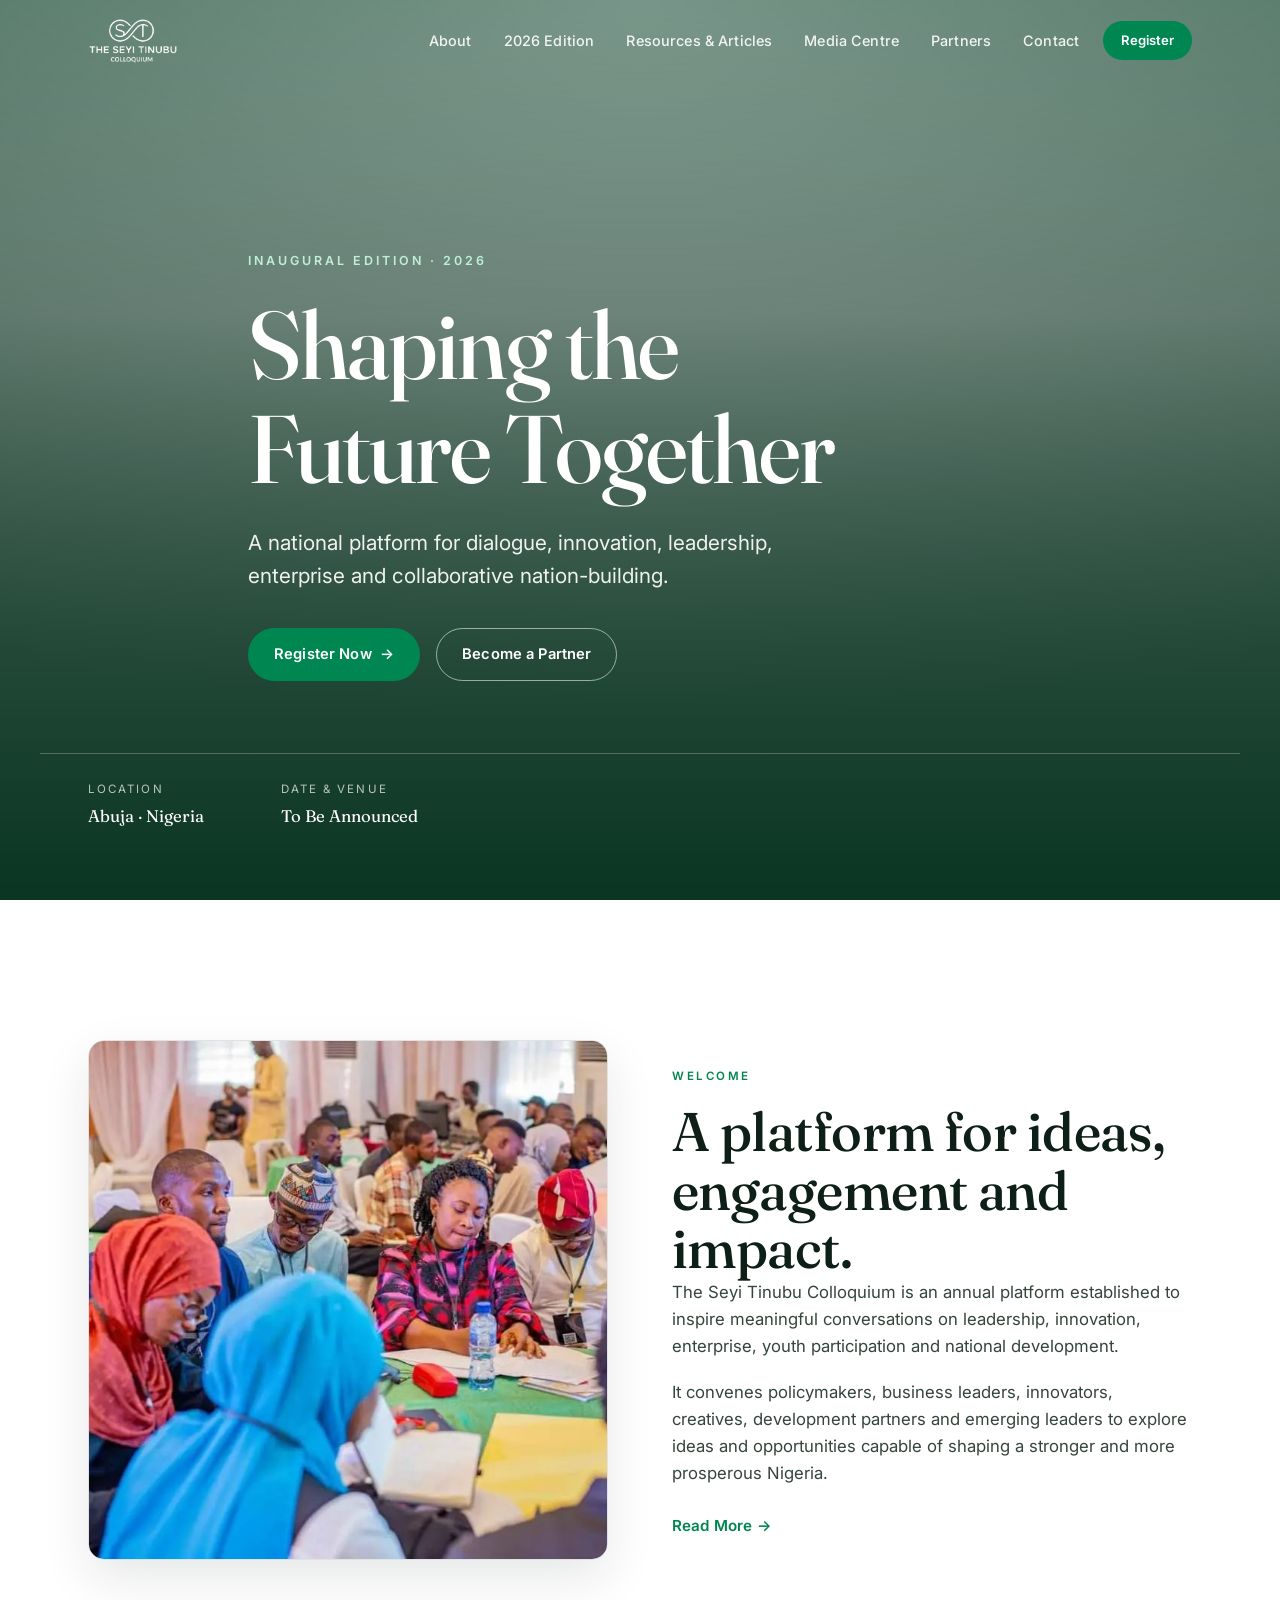
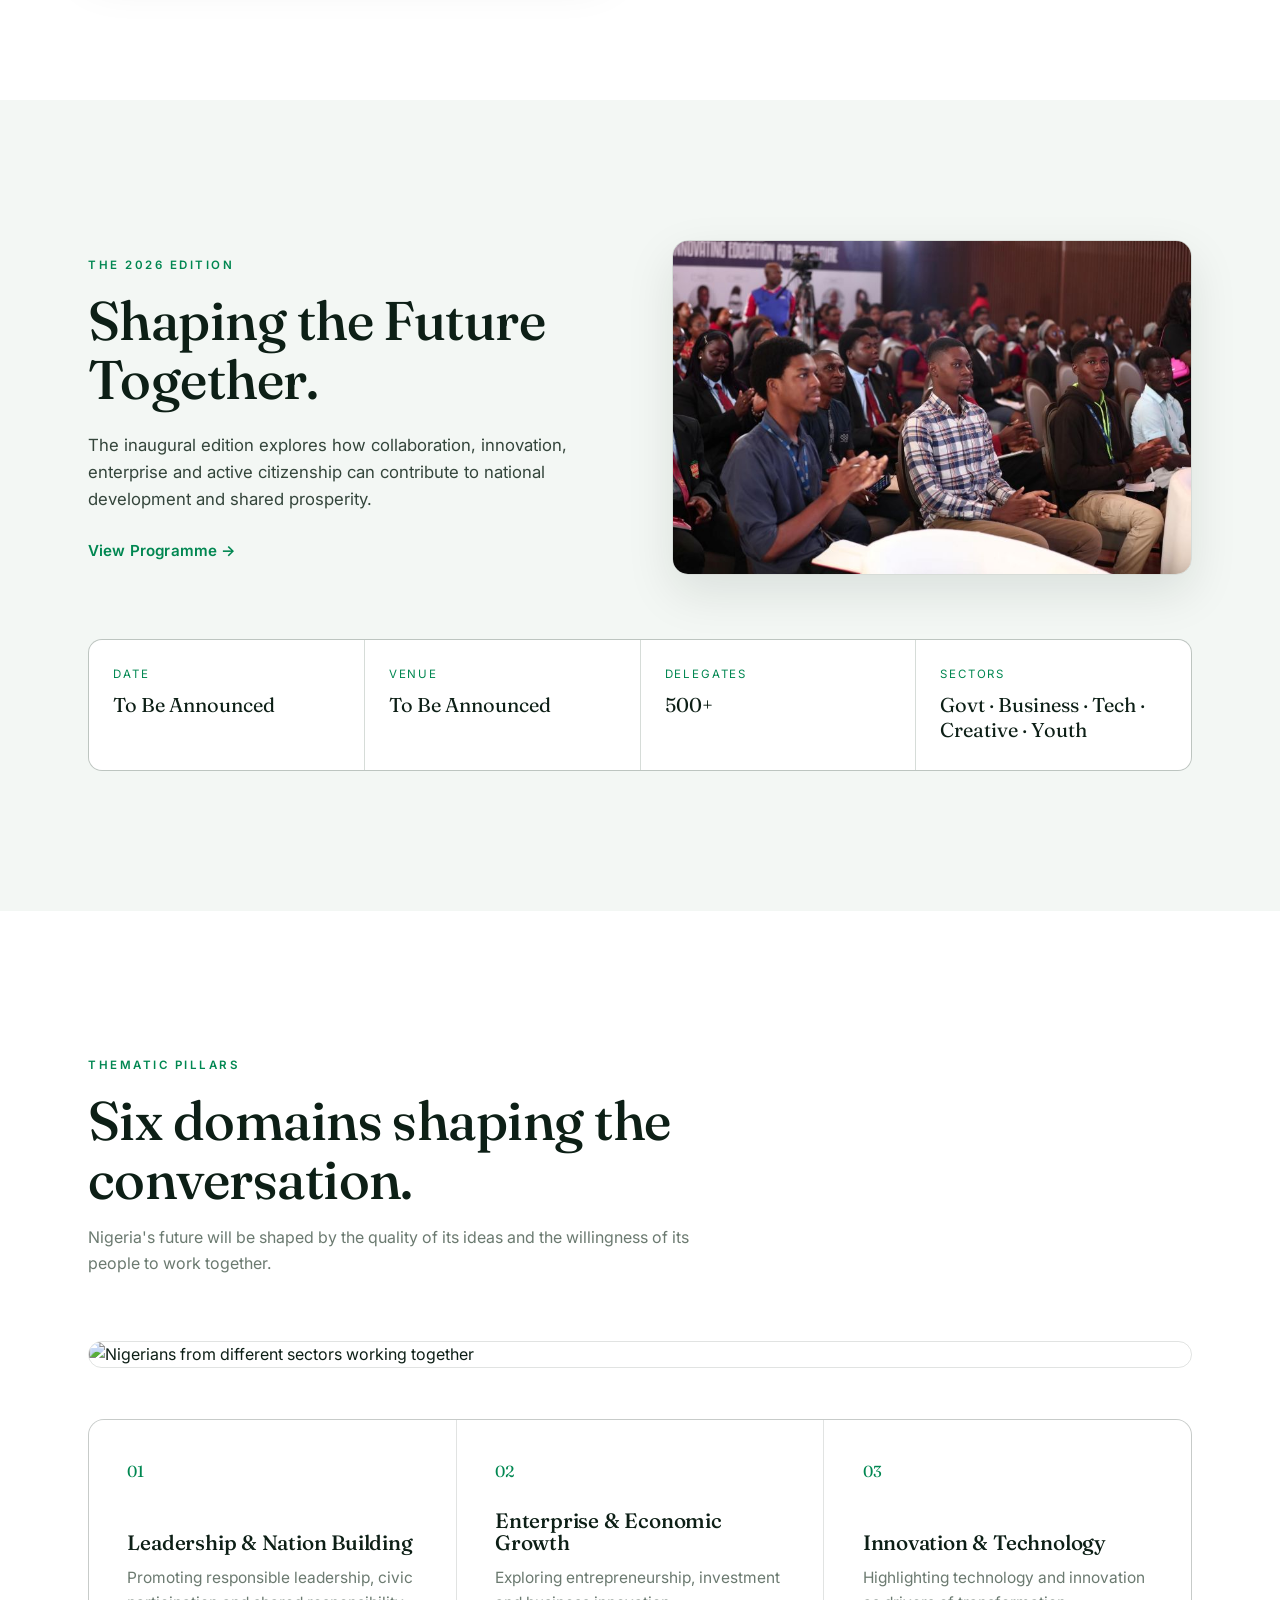
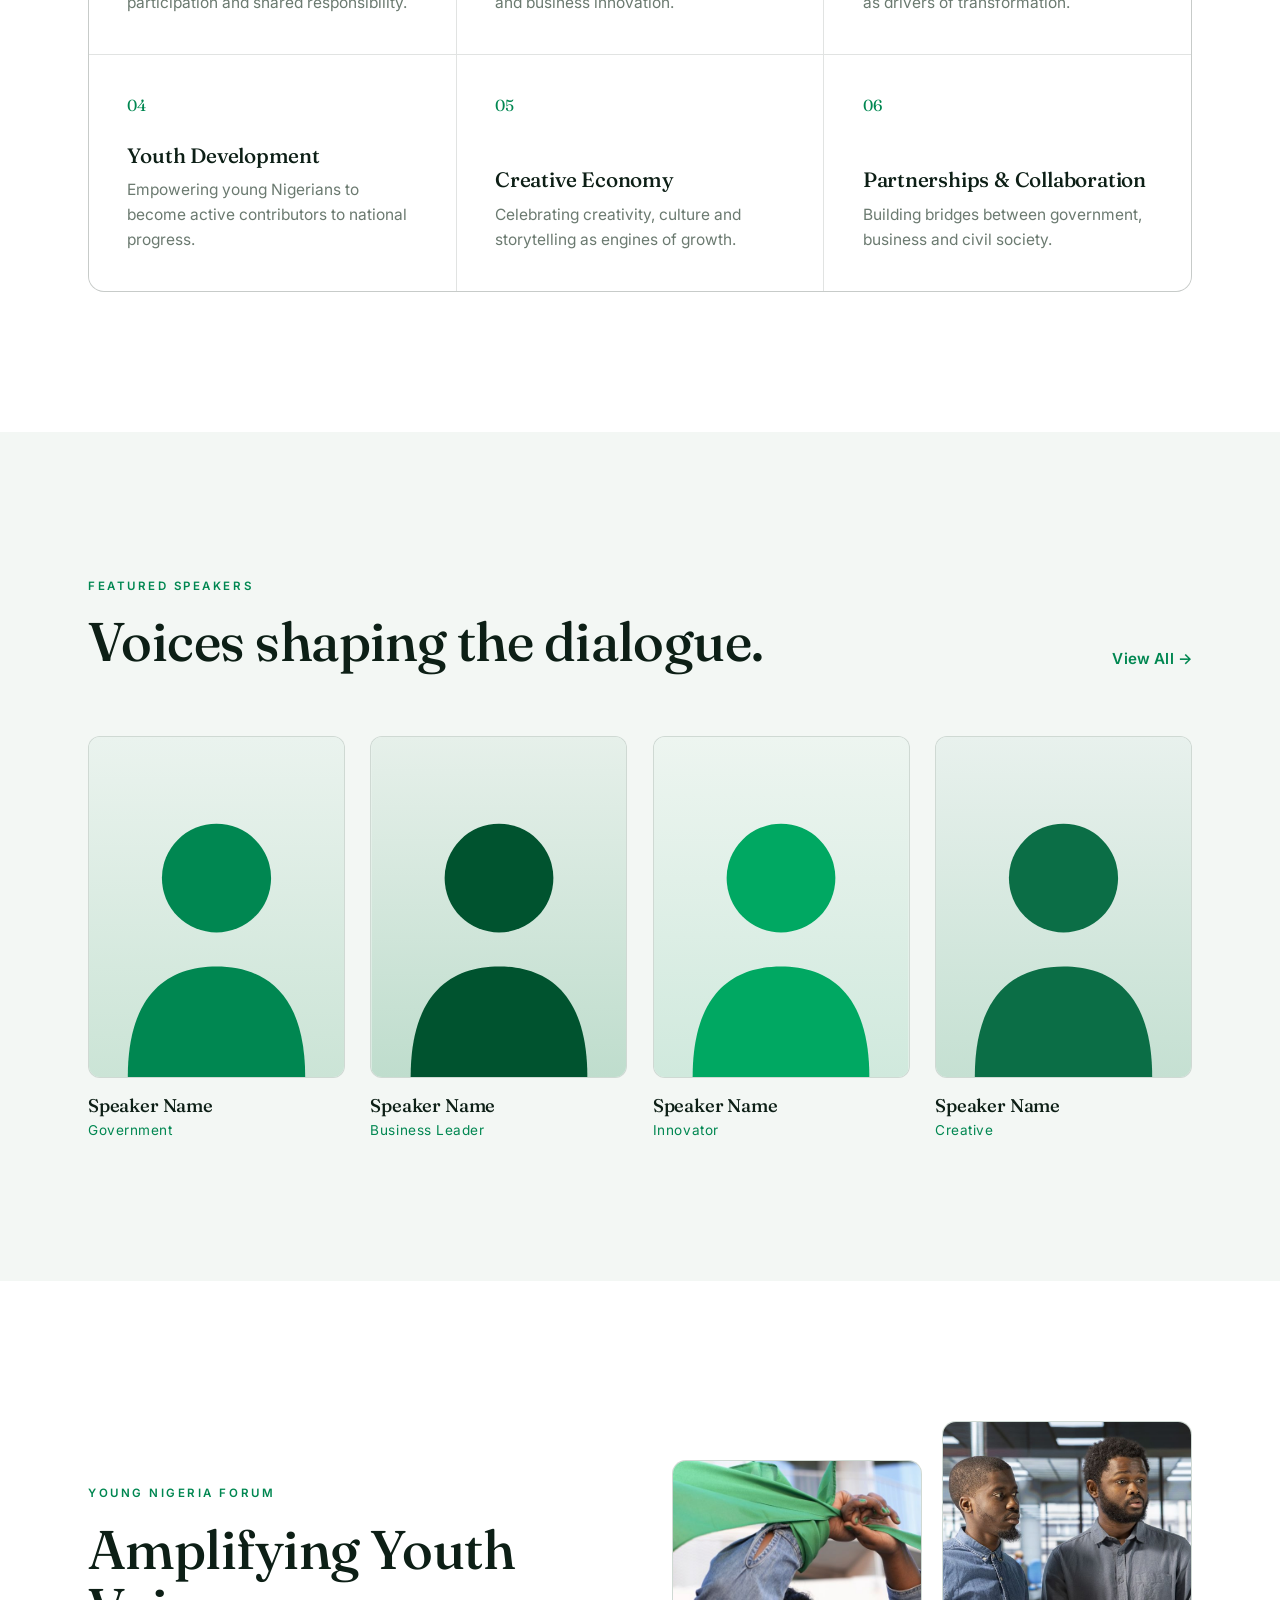
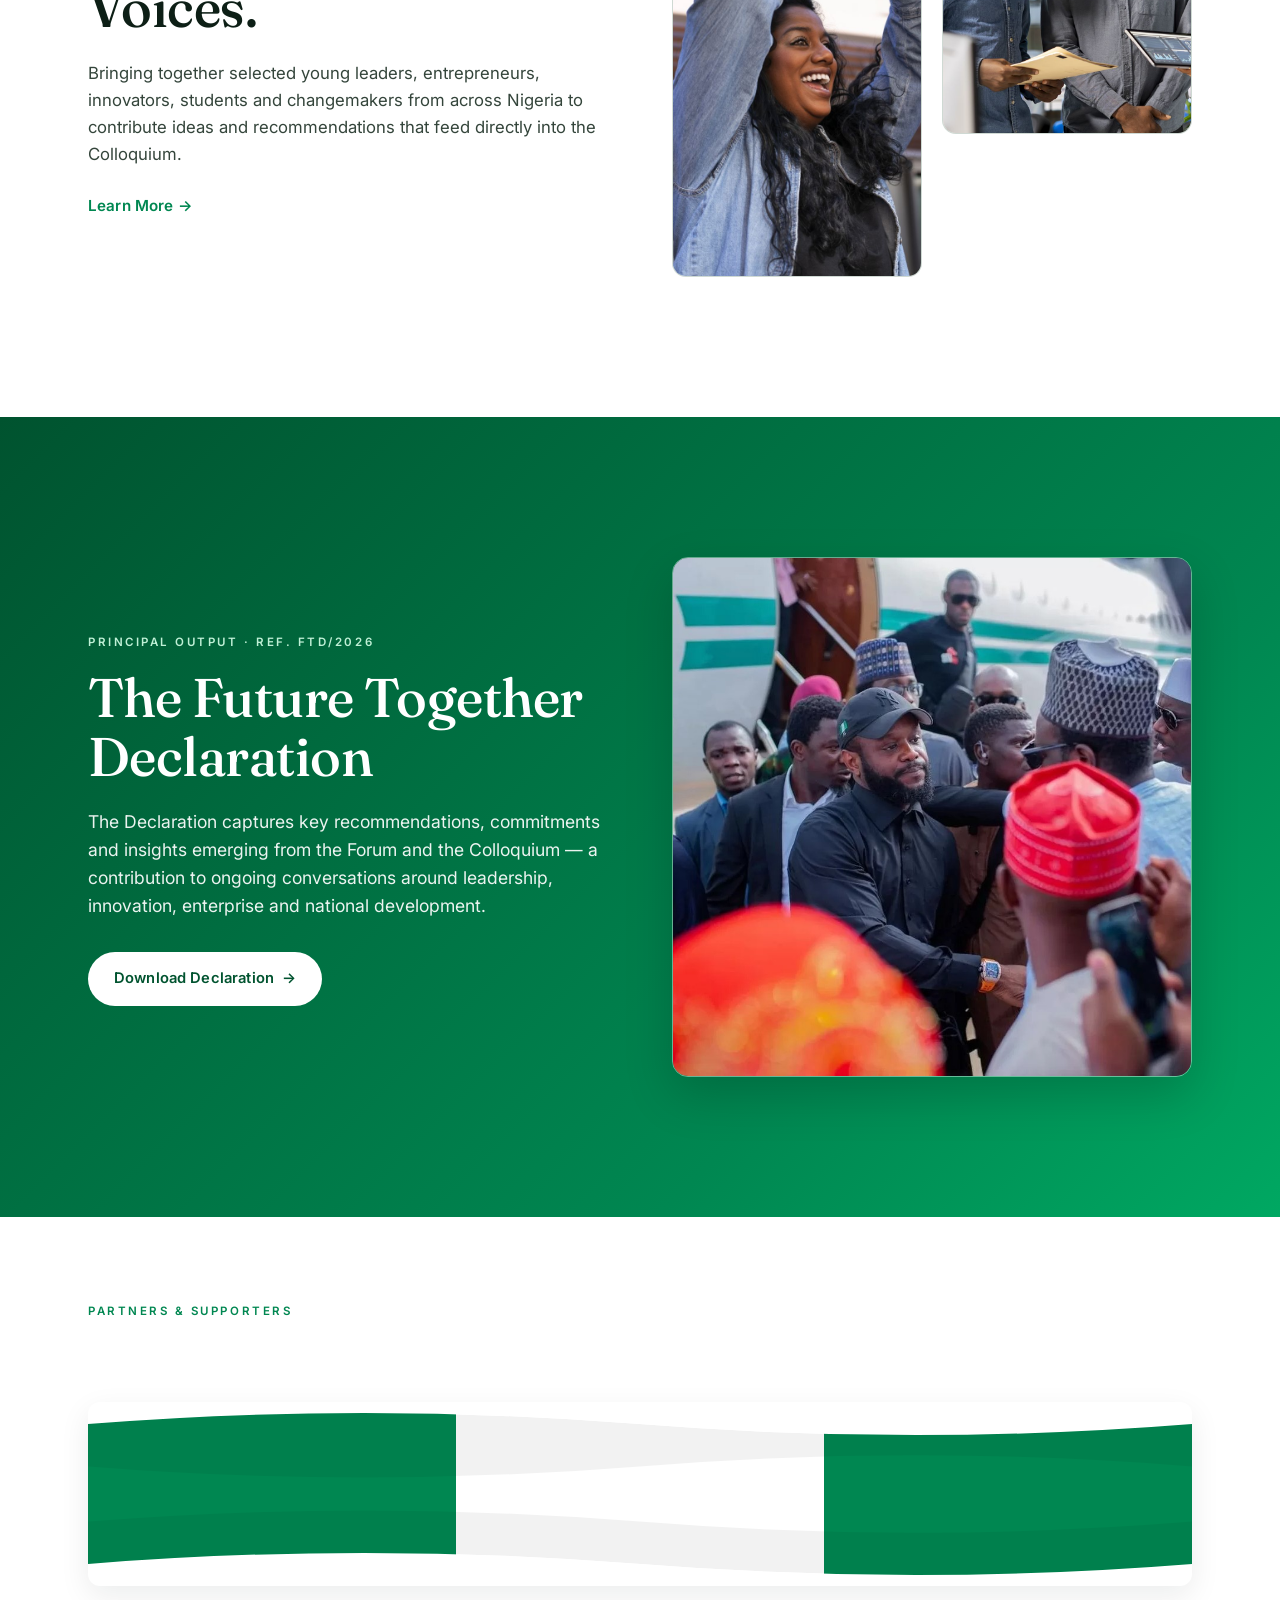
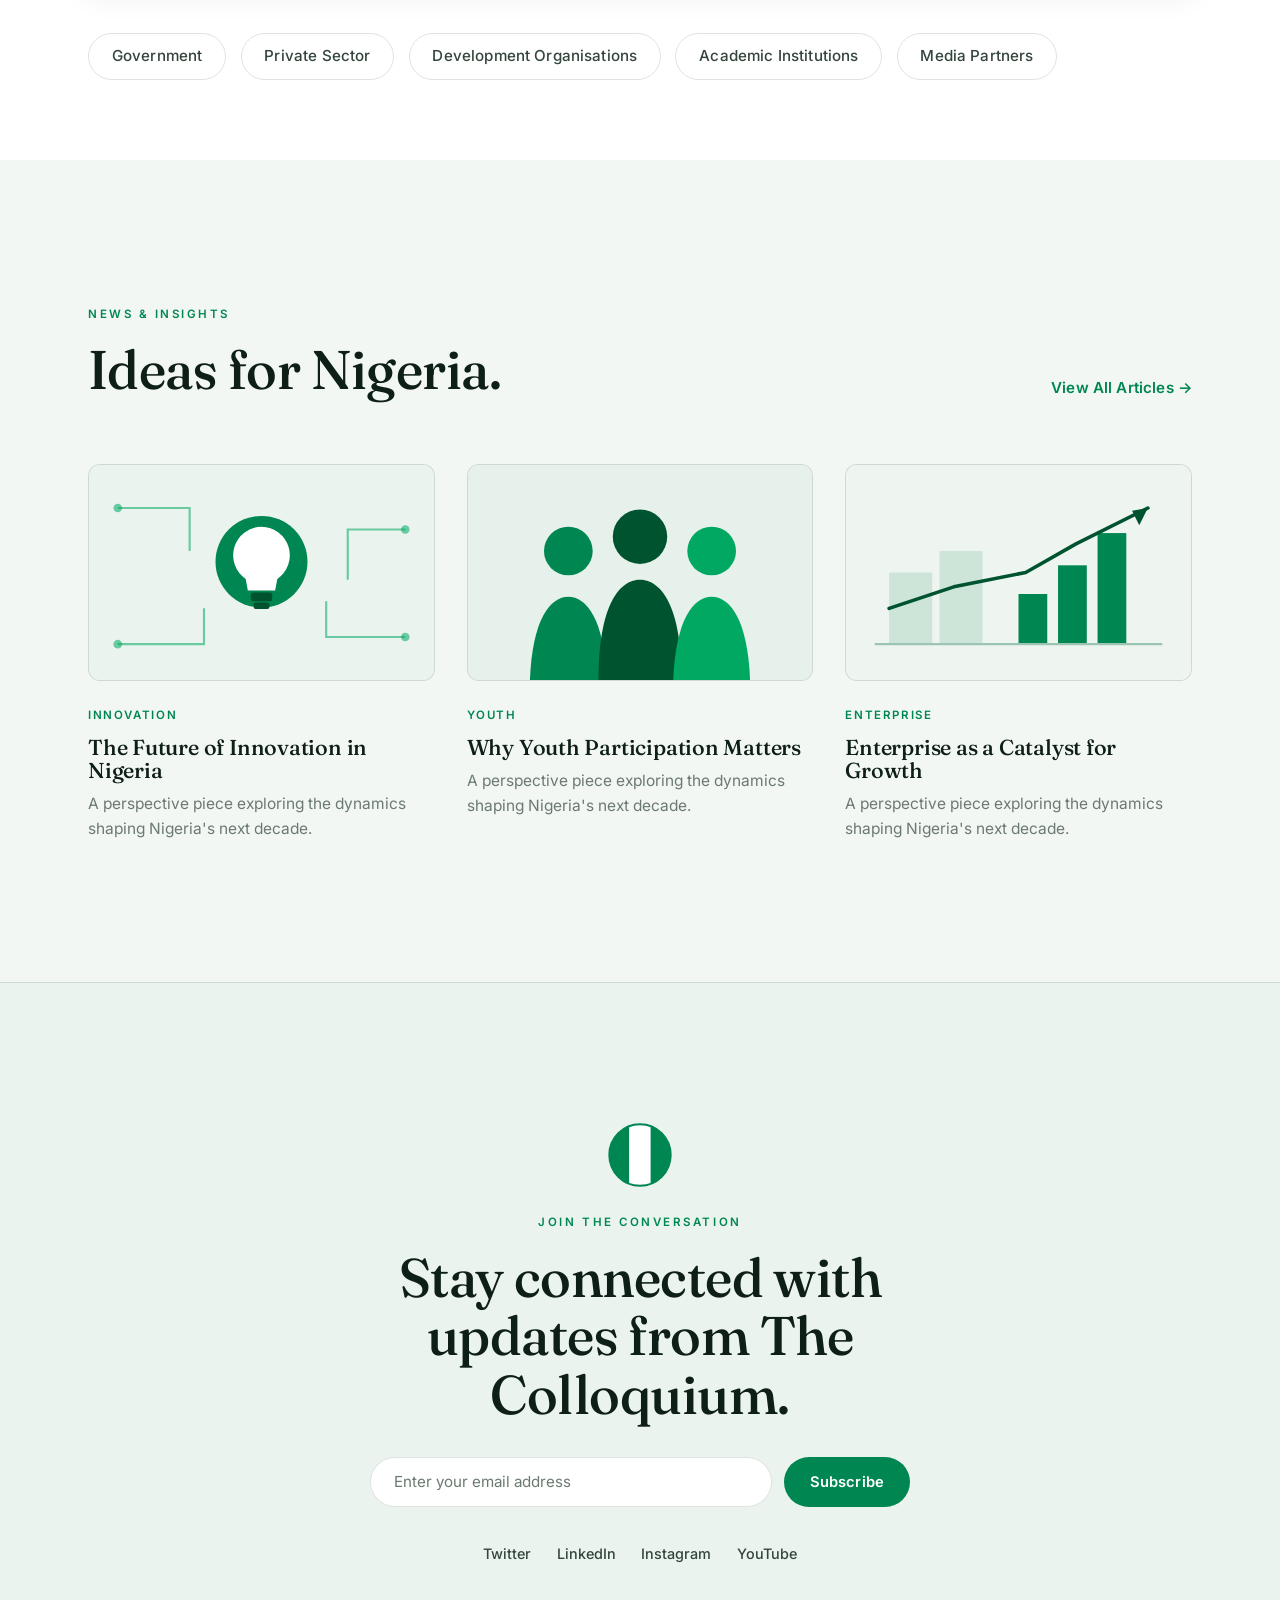
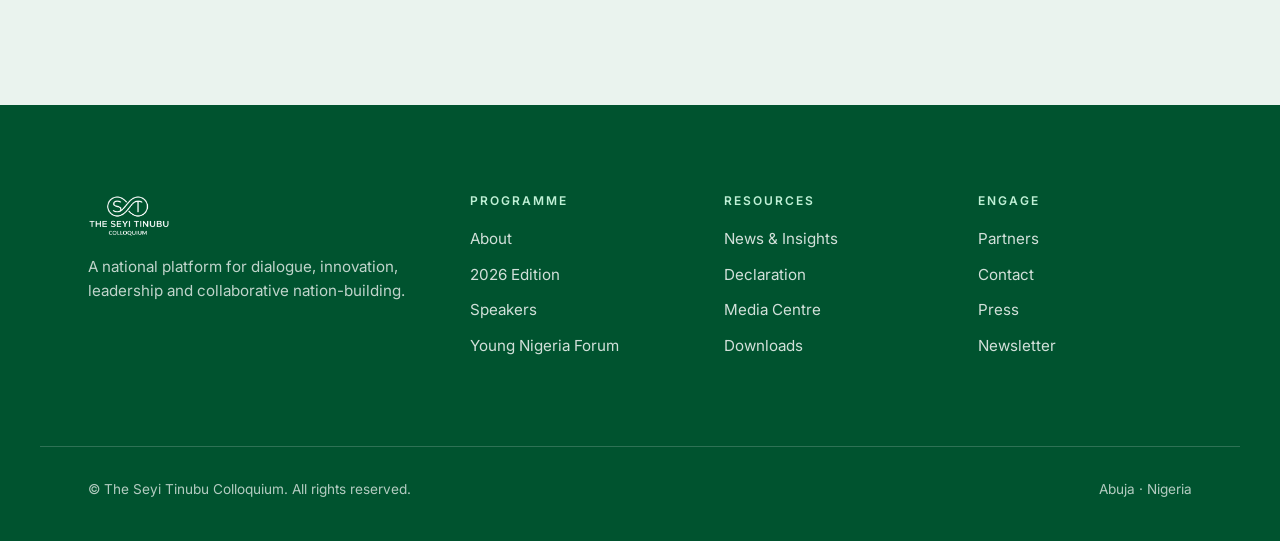
==== commit 13513e0c: "second push" ====
--- a/index.html
+++ b/index.html
@@ -44,8 +44,12 @@
   <!-- ===== Hero ===== -->
   <section class="hero" id="top">
     <div class="hero-media">
+
+<!-- <iframe width="853" height="480" src="https://www.youtube.com/embed/wetOPYiI0G4" title="10 INTERESTING FACTS ABOUT NIGERIA" frameborder="0" allow="accelerometer; autoplay; clipboard-write; encrypted-media; gyroscope; picture-in-picture; web-share" referrerpolicy="strict-origin-when-cross-origin" allowfullscreen></iframe> -->
+
+
       <iframe
-        src="https://www.youtube.com/embed/oOMlPqH3xSs"
+        src="https://www.youtube.com/embed?listType=playlist&list=PLOXw6I10VTv9Wp_e2N_n7m4&autoplay=1&mute=1&controls=0&loop=1&modestbranding=1&playsinline=1&rel=0&showinfo=0&iv_load_policy=3&disablekb=1"
         title="Background"
         frameborder="0"
         allow="autoplay; encrypted-media"
@@ -81,7 +85,7 @@
   <section class="section about" id="about">
     <div class="container grid-2 grid-2--align">
       <figure class="section-media reveal">
-        <img src="images/about-map.svg" alt="Nigerian national flag emblem" loading="lazy" />
+        <img src="assets/seyi5.jpg" alt="Nigerian national flag emblem" loading="lazy" />
       </figure>
       <div class="about-right reveal">
         <span class="kicker">Welcome</span>
@@ -104,7 +108,7 @@
           <a href="#programme" class="text-link">View Programme →</a>
         </div>
         <figure class="section-media reveal">
-          <img src="images/edition-abuja.svg" alt="Illustration of Abuja, Nigeria's capital, with Aso Rock" loading="lazy" />
+          <img src="assets/seyi2.jpg" alt="Illustration of Abuja, Nigeria's capital, with Aso Rock" loading="lazy" />
         </figure>
       </div>
       <div class="edition-right reveal">
@@ -140,7 +144,7 @@
       </div>
 
       <figure class="banner reveal">
-        <img src="images/pillars-banner.svg" alt="Nigerians from different sectors working together" loading="lazy" />
+        <img src="assets/seyi4.png" alt="Nigerians from different sectors working together" loading="lazy" />
       </figure>
 
       <div class="pillar-grid">
@@ -224,8 +228,8 @@
         <a href="#forum" class="text-link">Learn More →</a>
       </div>
       <div class="forum-right reveal">
-        <figure class="forum-img forum-img--tall"><img src="images/forum-1.svg" alt="Young Nigerians collaborating" loading="lazy" /></figure>
-        <figure class="forum-img"><img src="images/forum-2.svg" alt="Young Nigerian entrepreneur with an idea" loading="lazy" /></figure>
+        <figure class="forum-img forum-img--tall"><img src="assets/stc1.jpg" alt="Young Nigerians collaborating" loading="lazy" /></figure>
+        <figure class="forum-img"><img src="assets/stcb33.jpg" alt="Young Nigerian entrepreneur with an idea" loading="lazy" /></figure>
       </div>
     </div>
   </section>
@@ -240,7 +244,7 @@
         <a href="#" class="btn btn-solid">Download Declaration <span class="arrow">→</span></a>
       </div>
       <figure class="section-media reveal">
-        <img src="images/declaration.svg" alt="The Future Together Declaration document with national seal" loading="lazy" />
+        <img src="assets/seyi1.jpg" alt="The Future Together Declaration document with national seal" loading="lazy" />
       </figure>
     </div>
   </section>
--- a/styles.css
+++ b/styles.css
@@ -215,7 +215,7 @@
     linear-gradient(180deg, rgba(0,60,34,0.45) 0%, rgba(0,40,22,0.35) 35%, rgba(0,45,26,0.9) 100%),
     radial-gradient(120% 80% at 50% 0%, rgba(0,40,22,0.15), rgba(0,40,22,0.6));
 }
-.hero-content { position: relative; z-index: 2; max-width: 880px; margin-top:130px;}
+.hero-content { position: relative; z-index: 2; max-width: 880px; margin-top:150px;}
 .eyebrow {
   font-size: 0.78rem; font-weight: 600; letter-spacing: 0.24em; text-transform: uppercase;
   color: #bff0d6; margin-bottom: 1.4rem;
@@ -363,16 +363,30 @@
 .partners { background: var(--bg); padding-top: clamp(48px, 7vw, 80px); padding-bottom: clamp(48px, 7vw, 80px); }
 .partner-row {
   display: flex; flex-wrap: wrap; align-items: center;
-  gap: clamp(1.5rem, 5vw, 4rem);
+  gap: 0.9rem;
   padding-top: 0.5rem;
 }
 .partner-row span {
-  font-family: 'Fraunces', serif;
-  font-size: clamp(1.05rem, 2vw, 1.45rem);
-  color: var(--muted);
-  transition: color 0.3s var(--ease);
-}
-.partner-row span:hover { color: var(--green); }
+  display: inline-flex;
+  align-items: center;
+  font-family: 'Inter', sans-serif;
+  font-size: 0.95rem;
+  font-weight: 500;
+  letter-spacing: 0.01em;
+  color: var(--ink-soft);
+  background: transparent;
+  border: 1px solid var(--line);
+  border-radius: 100px;
+  padding: 0.7em 1.5em;
+  cursor: pointer;
+  transition: color 0.3s var(--ease), border-color 0.3s var(--ease), background 0.3s var(--ease), transform 0.3s var(--ease);
+}
+.partner-row span:hover {
+  color: var(--green);
+  border-color: var(--green);
+  background: var(--green-tint);
+  transform: translateY(-2px);
+}
 
 /* ---------- News ---------- */
 .news { background: var(--bg-soft); }
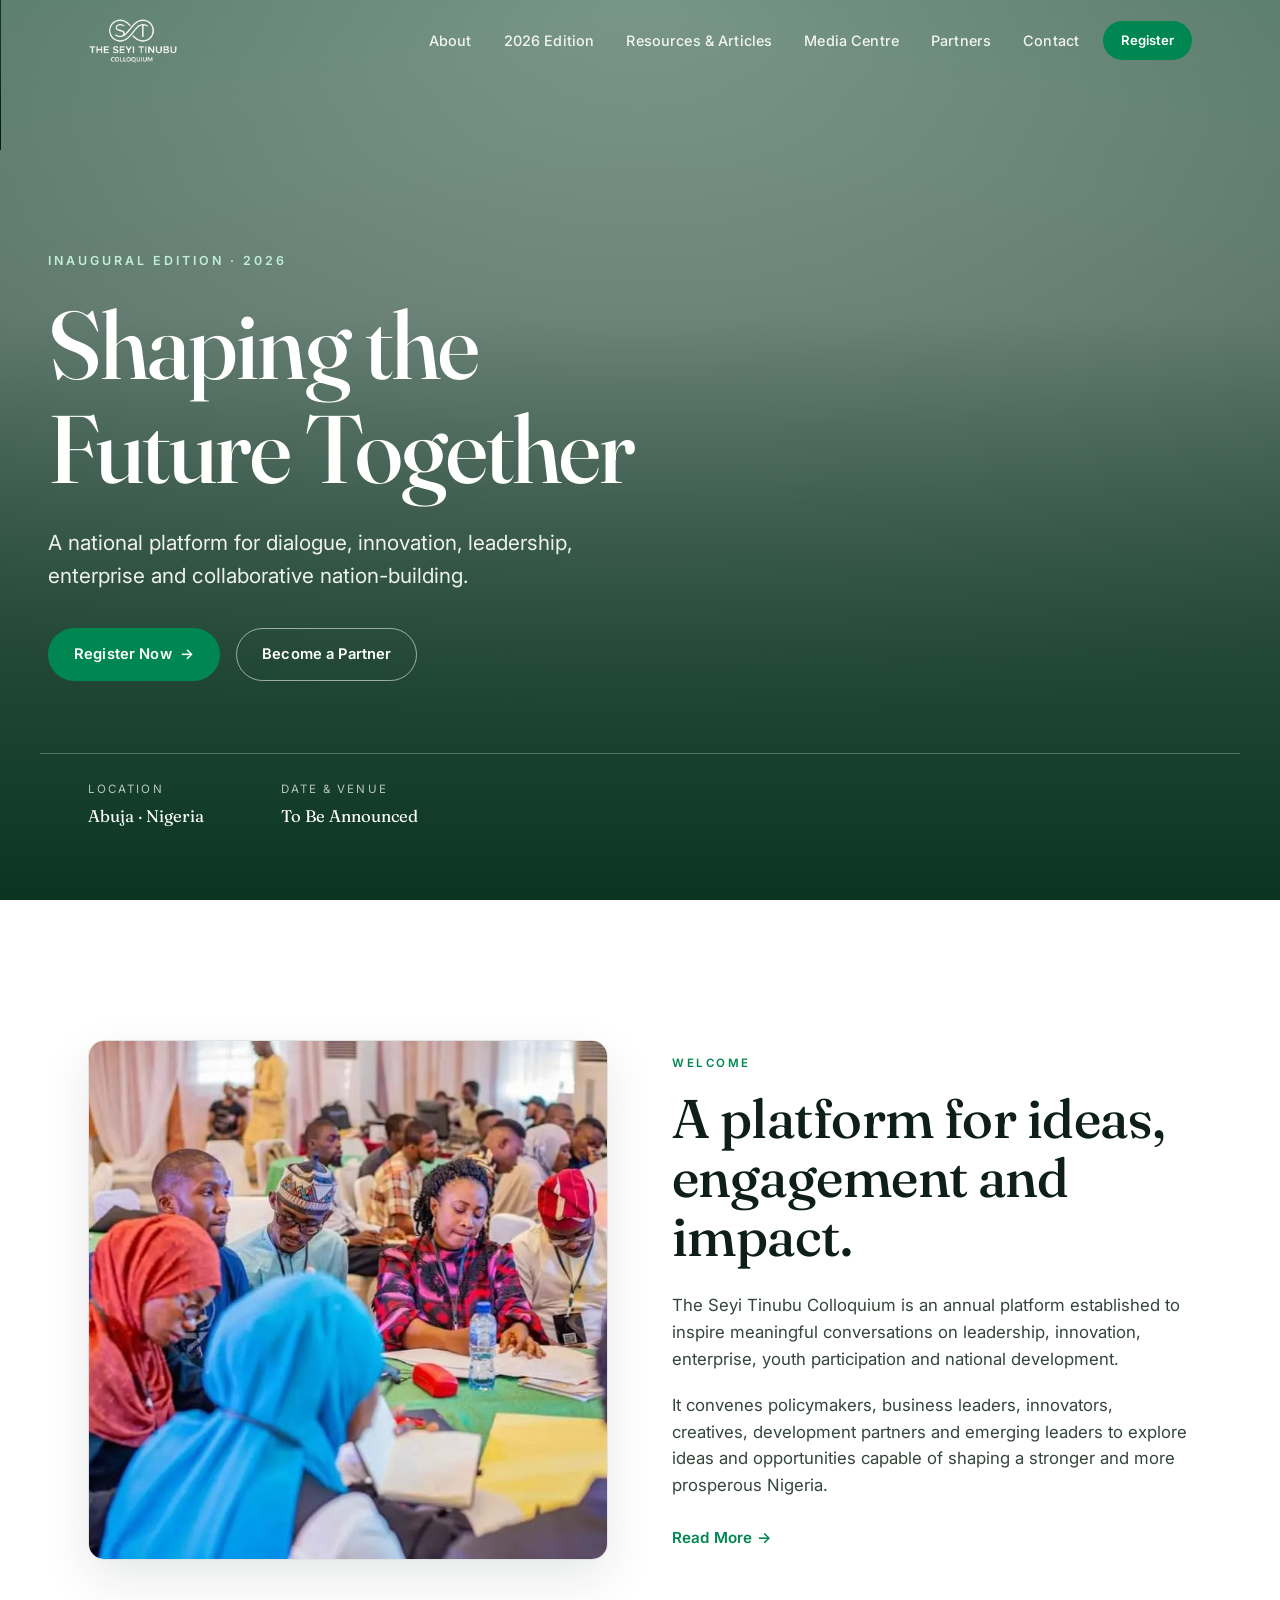
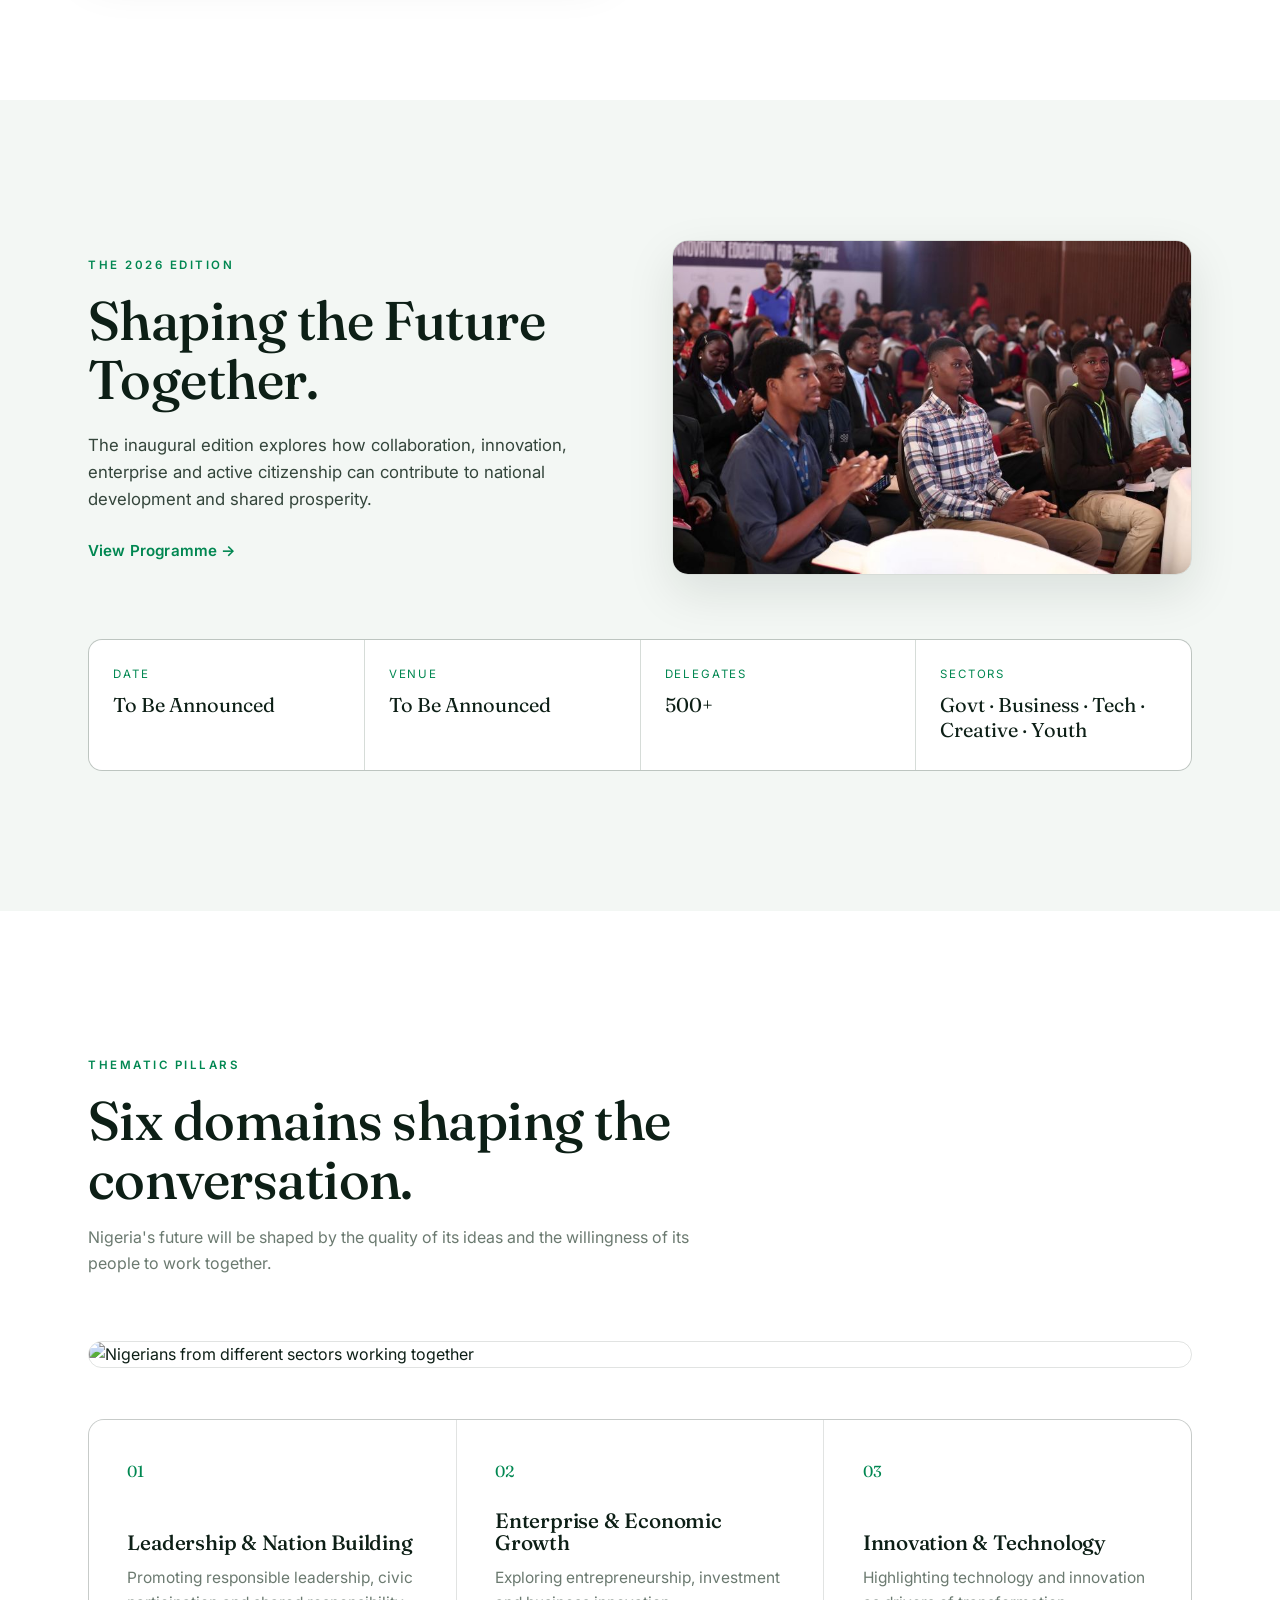
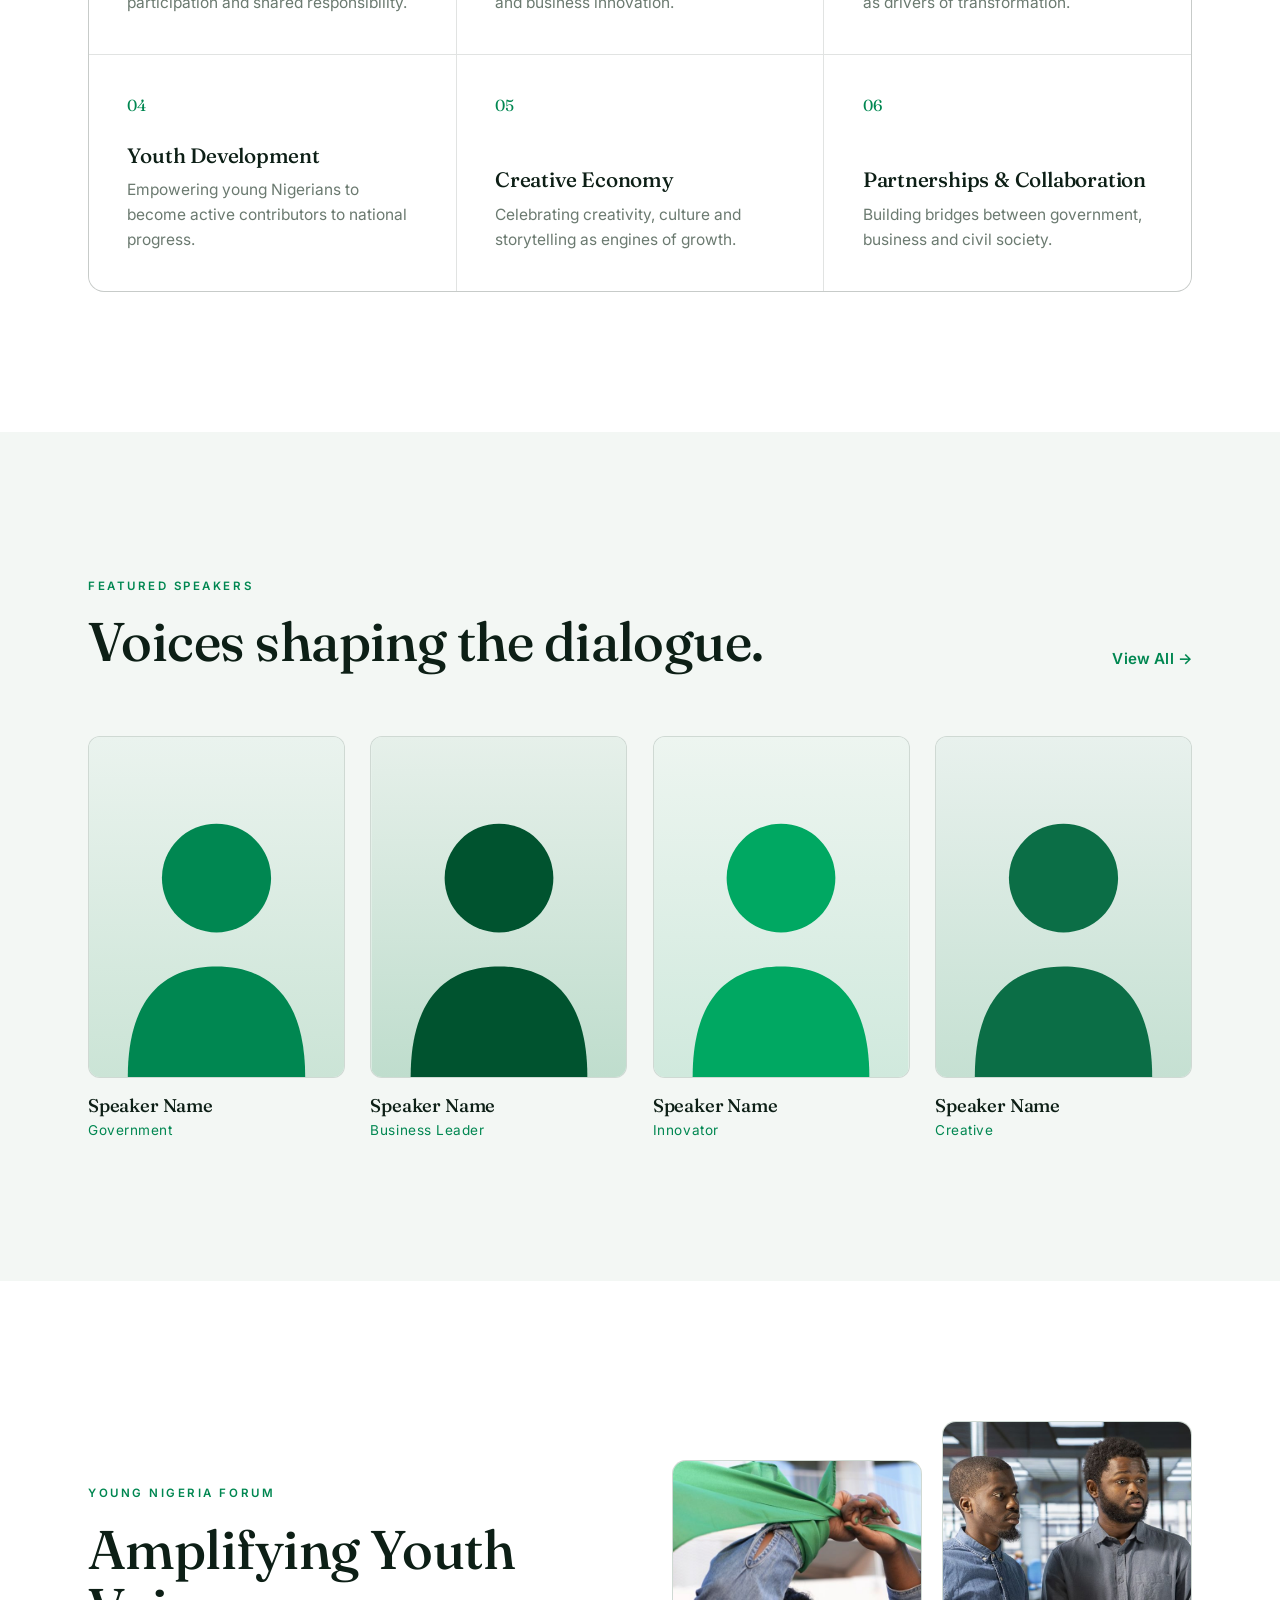
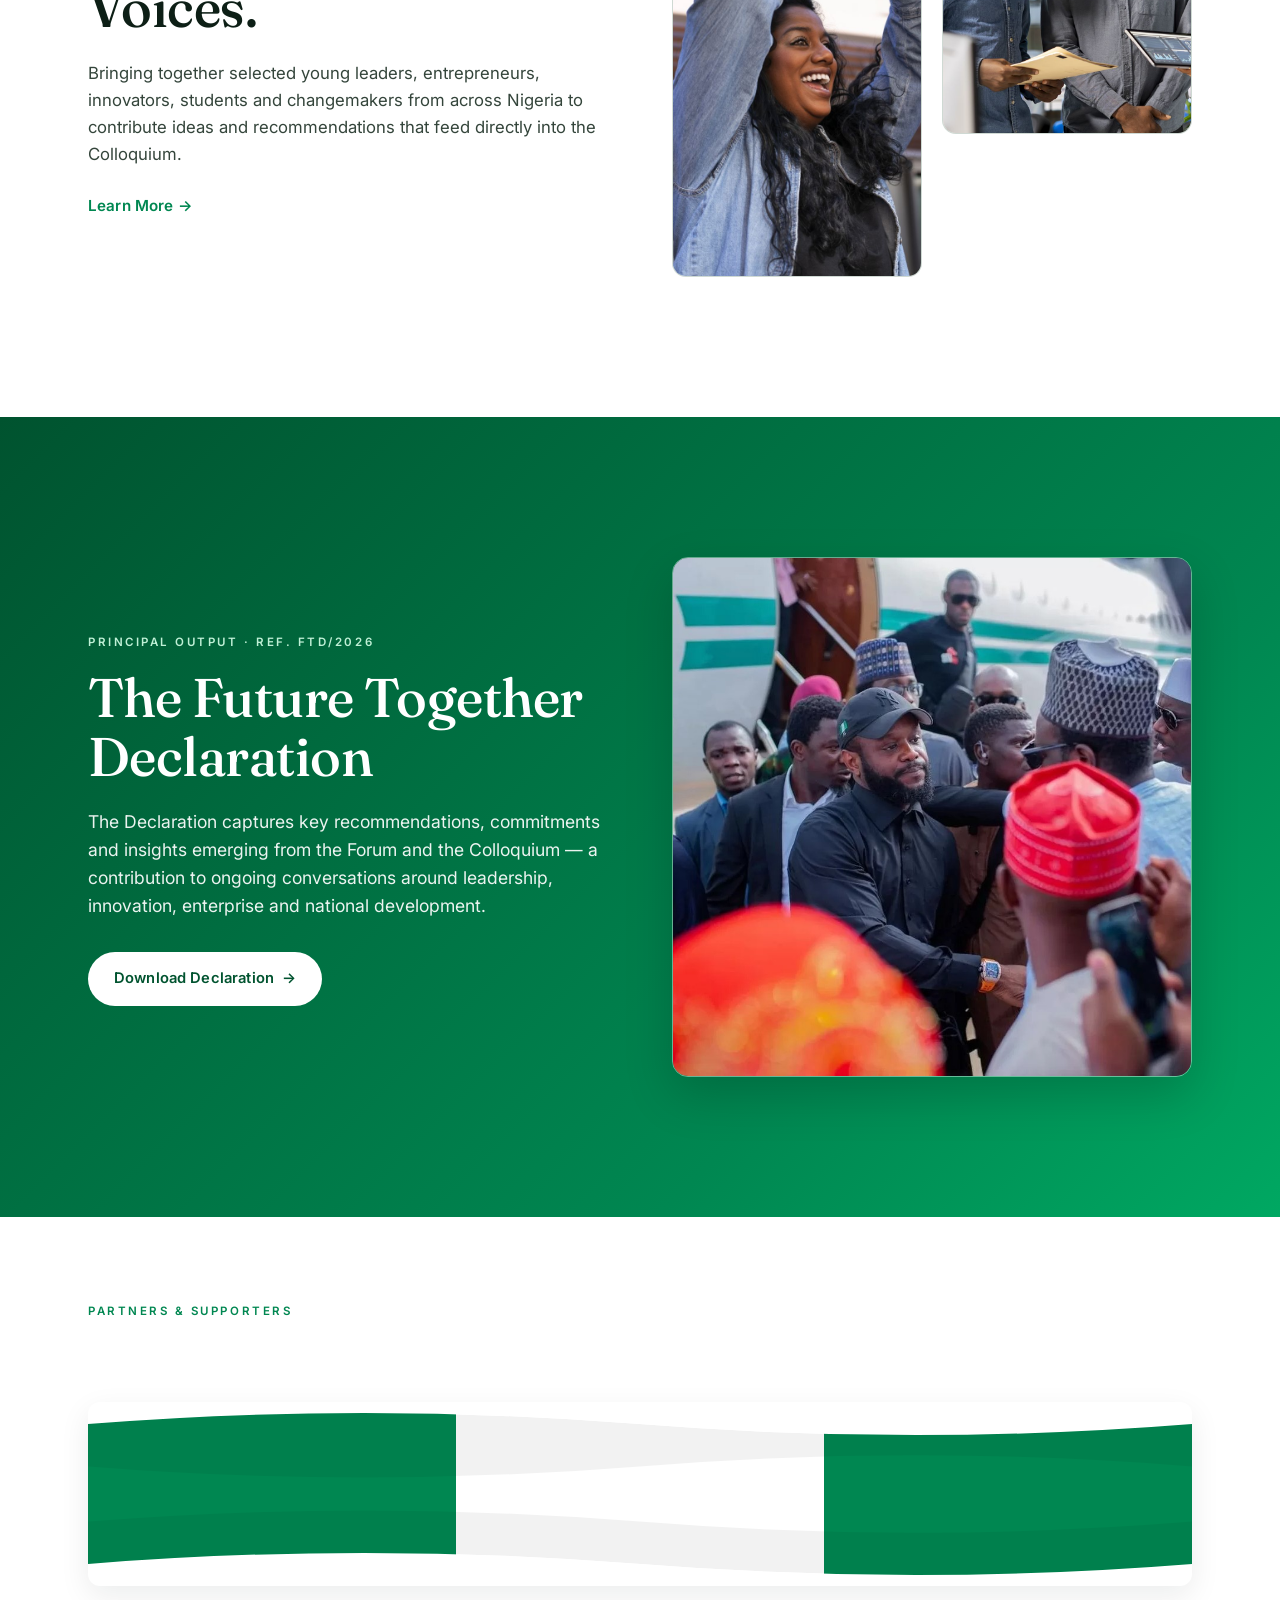
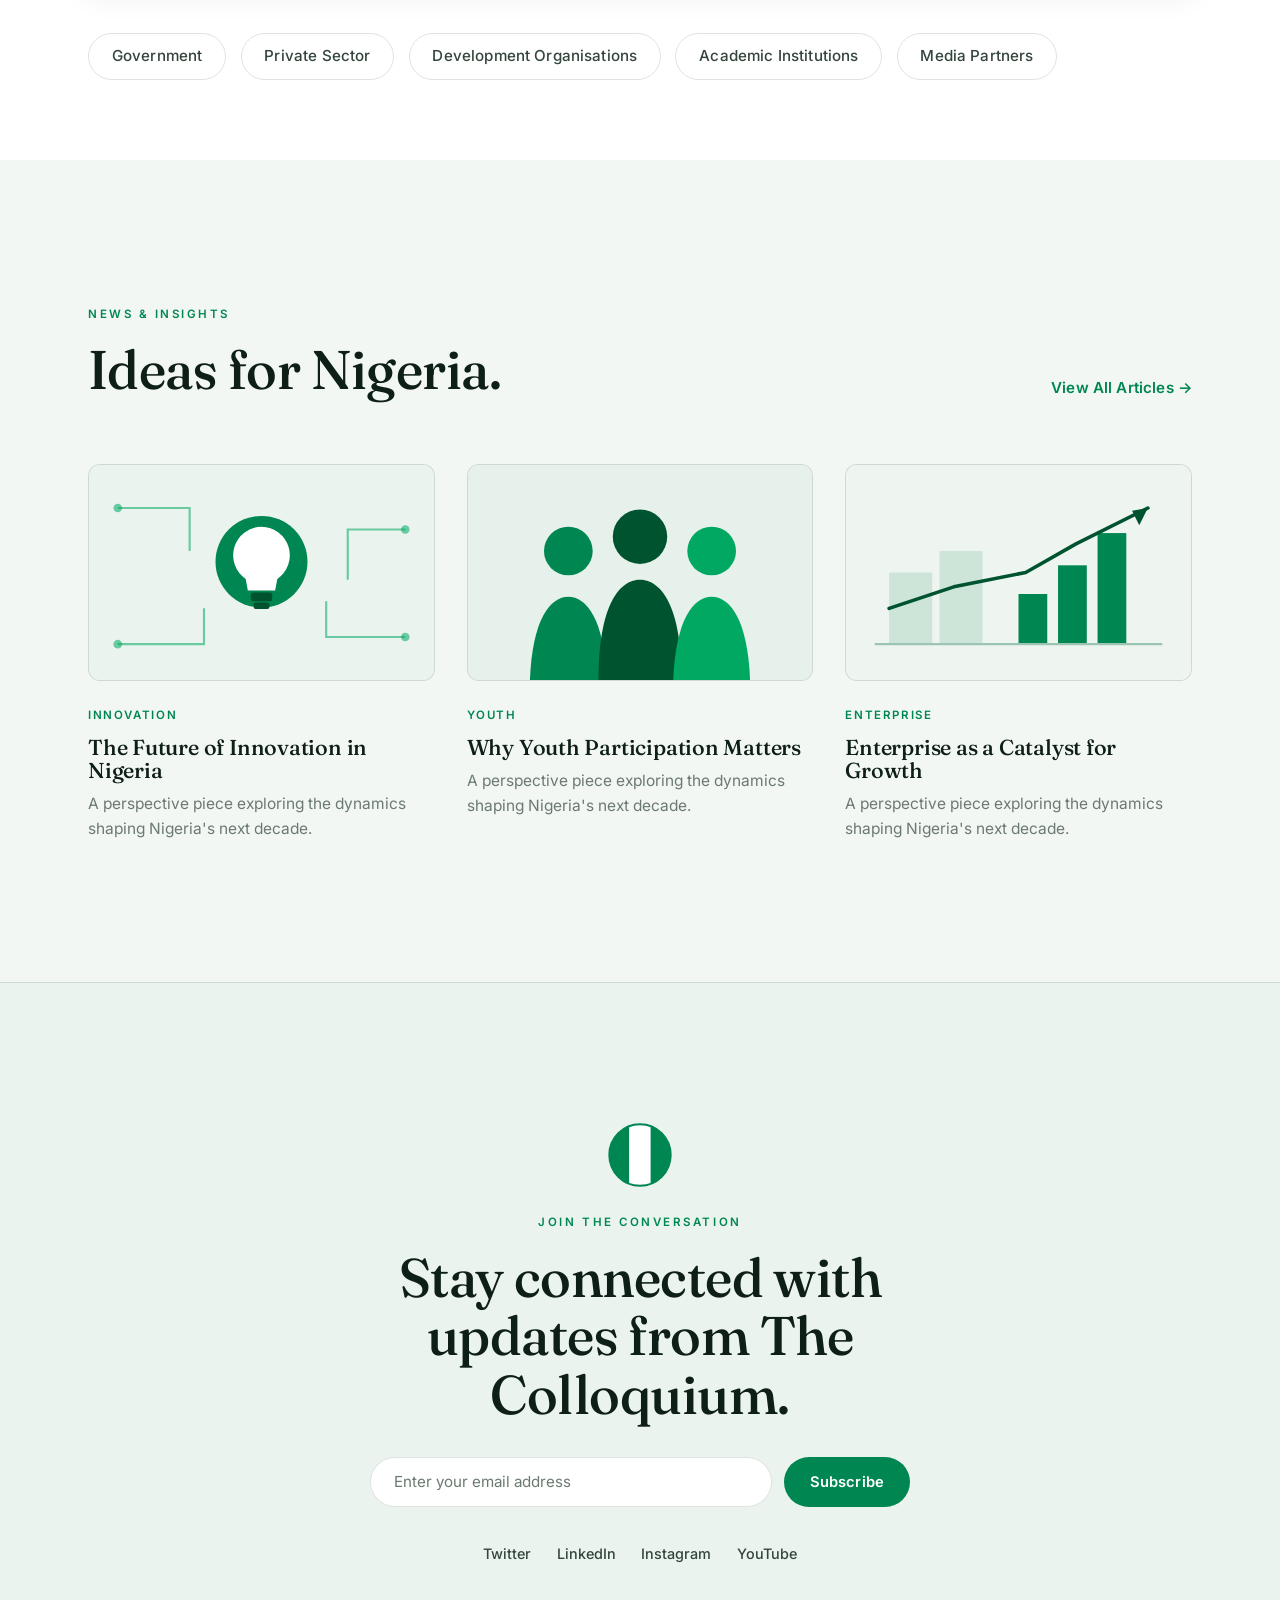
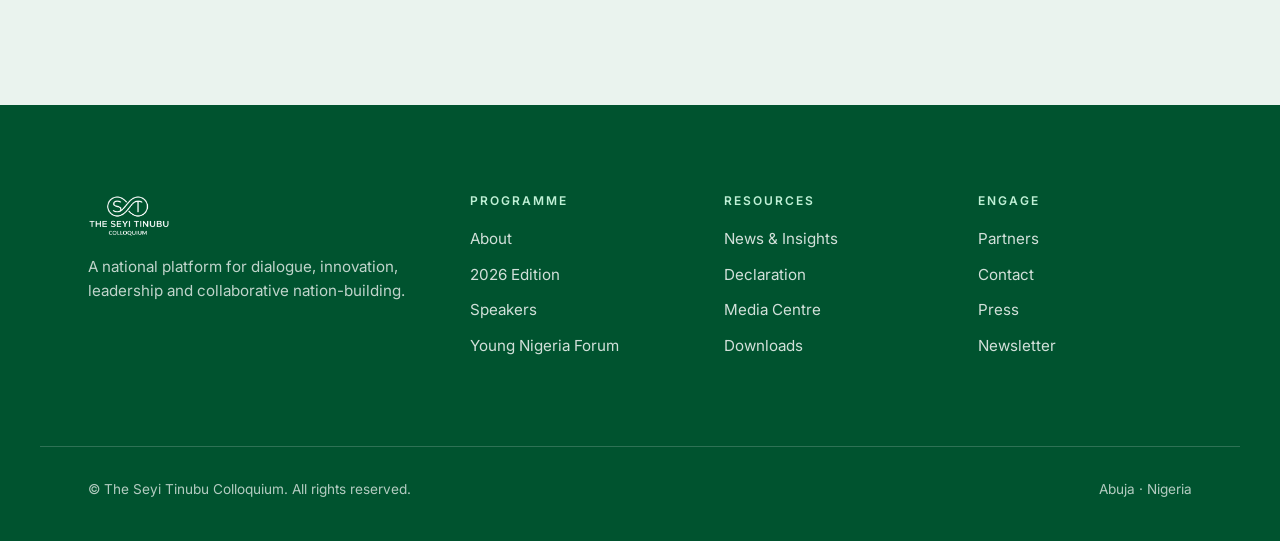
==== commit fcb511ed: "landing video" ====
--- a/index.html
+++ b/index.html
@@ -45,17 +45,22 @@
   <section class="hero" id="top">
     <div class="hero-media">
 
+<video controls autoplay loop>
+  <source src="assets/Seyi Tinubu Logo Animation_1.mp4" type="video/mp4">
+</video>
+
+
 <!-- <iframe width="853" height="480" src="https://www.youtube.com/embed/wetOPYiI0G4" title="10 INTERESTING FACTS ABOUT NIGERIA" frameborder="0" allow="accelerometer; autoplay; clipboard-write; encrypted-media; gyroscope; picture-in-picture; web-share" referrerpolicy="strict-origin-when-cross-origin" allowfullscreen></iframe> -->
 
 
-      <iframe
-        src="https://www.youtube.com/embed?listType=playlist&list=PLOXw6I10VTv9Wp_e2N_n7m4&autoplay=1&mute=1&controls=0&loop=1&modestbranding=1&playsinline=1&rel=0&showinfo=0&iv_load_policy=3&disablekb=1"
+      <!-- <iframe
+        src="https://www.youtube.com/embed/wetOPYiI0G4?listType=playlist&list=PLOXw6I10VTv9Wp_e2N_n7m4&autoplay=1&mute=1&controls=0&loop=1&modestbranding=1&playsinline=1&rel=0&showinfo=0&iv_load_policy=3&disablekb=1"
         title="Background"
         frameborder="0"
         allow="autoplay; encrypted-media"
         allowfullscreen
         tabindex="-1"
-        aria-hidden="true"></iframe>
+        aria-hidden="true"></iframe> -->
     </div>
     <div class="hero-overlay"></div>
 
@@ -89,10 +94,10 @@
       </figure>
       <div class="about-right reveal">
         <span class="kicker">Welcome</span>
-        <h2 class="section-title">A platform for ideas, engagement and impact.</h2>
+        <h2 class="section-title">A platform for ideas, engagement and impact.</h2><br/>
         <p>The Seyi Tinubu Colloquium is an annual platform established to inspire meaningful conversations on leadership, innovation, enterprise, youth participation and national development.</p>
         <p>It convenes policymakers, business leaders, innovators, creatives, development partners and emerging leaders to explore ideas and opportunities capable of shaping a stronger and more prosperous Nigeria.</p>
-        <a href="#programme" class="text-link">Read More →</a>
+        <a href="about.html" class="text-link">Read More →</a>
       </div>
     </div>
   </section>
--- a/styles.css
+++ b/styles.css
@@ -215,7 +215,7 @@
     linear-gradient(180deg, rgba(0,60,34,0.45) 0%, rgba(0,40,22,0.35) 35%, rgba(0,45,26,0.9) 100%),
     radial-gradient(120% 80% at 50% 0%, rgba(0,40,22,0.15), rgba(0,40,22,0.6));
 }
-.hero-content { position: relative; z-index: 2; max-width: 880px; margin-top:150px;}
+.hero-content { position: relative; z-index: 2; max-width: 1300px; margin-top:150px;}
 .eyebrow {
   font-size: 0.78rem; font-weight: 600; letter-spacing: 0.24em; text-transform: uppercase;
   color: #bff0d6; margin-bottom: 1.4rem;
@@ -569,7 +569,7 @@
 @media (max-width: 940px) {
   .main-nav {
     position: fixed; top: 0; right: 0;
-    height: 100vh; width: min(80vw, 320px);
+    height: 50vh; width: min(80vw, 320px);
     background: #ffffff;
     flex-direction: column; justify-content: center;
     gap: 2rem; padding: 2rem;
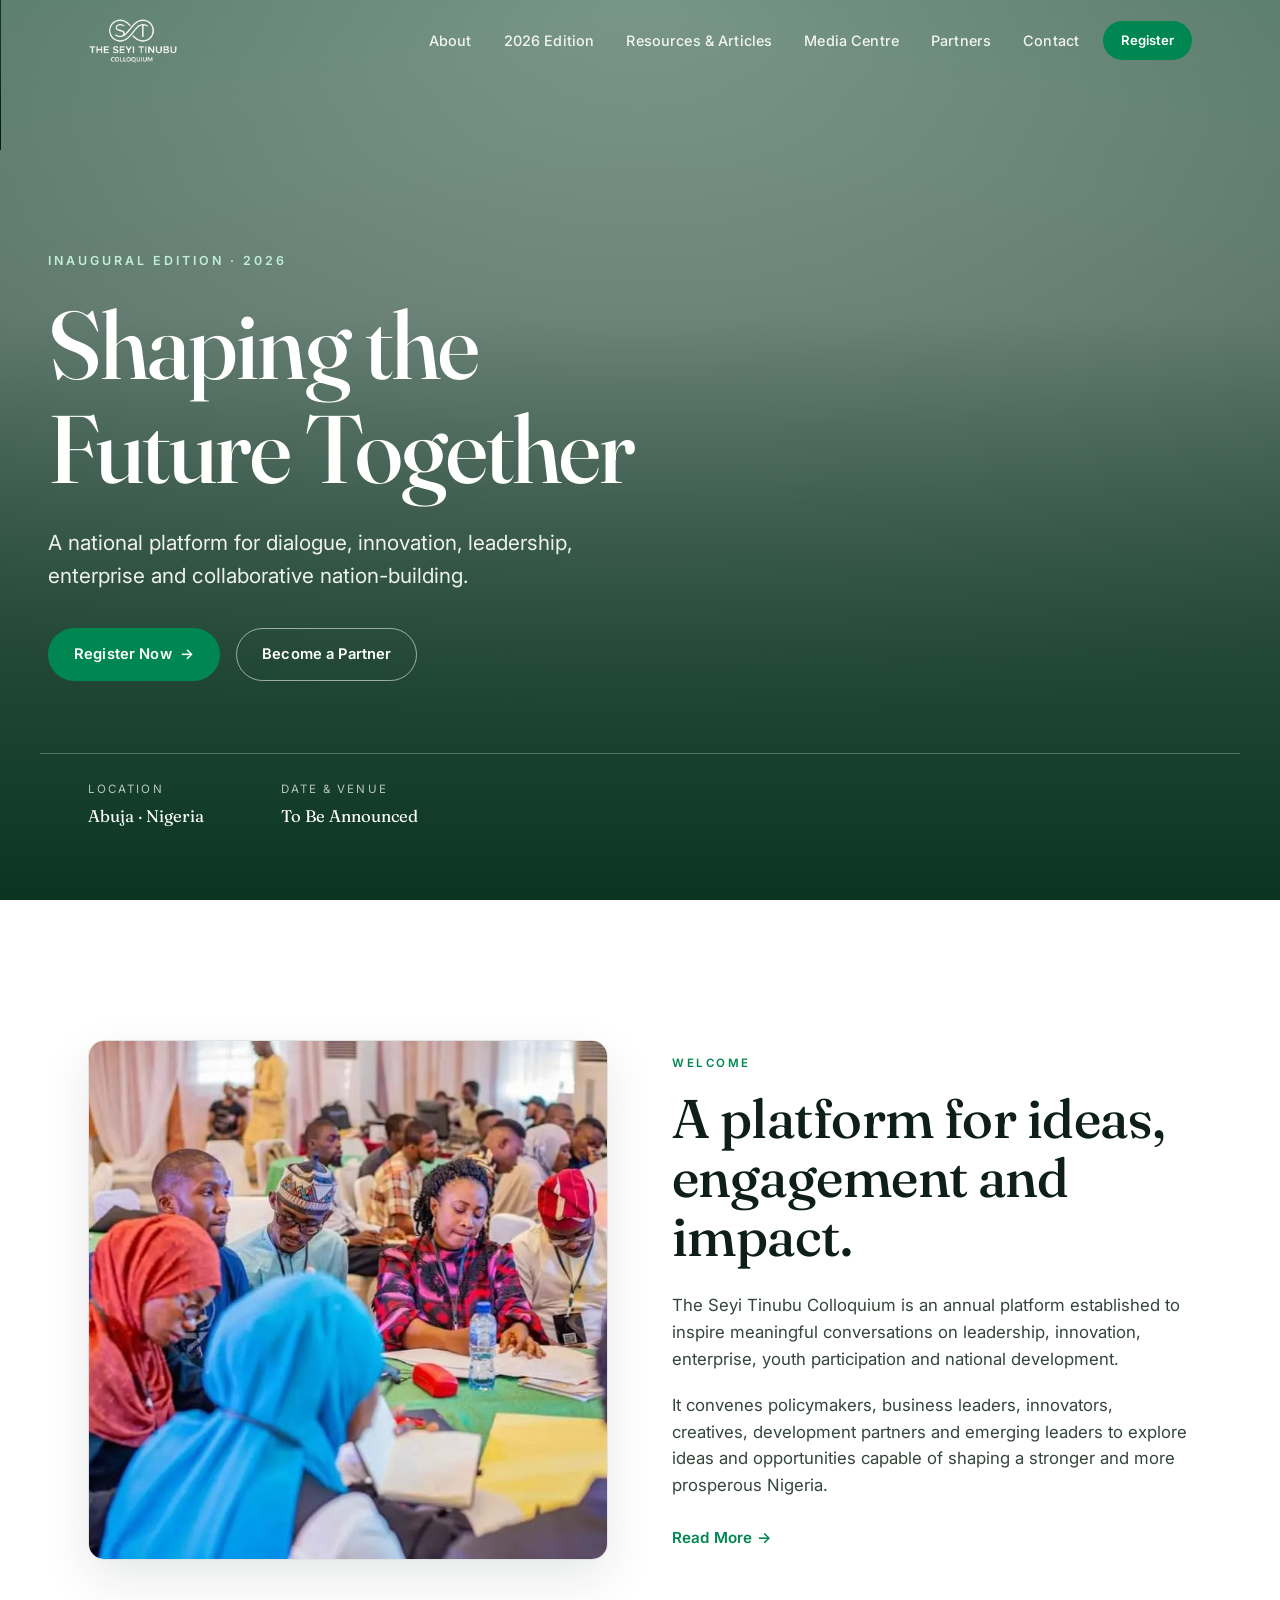
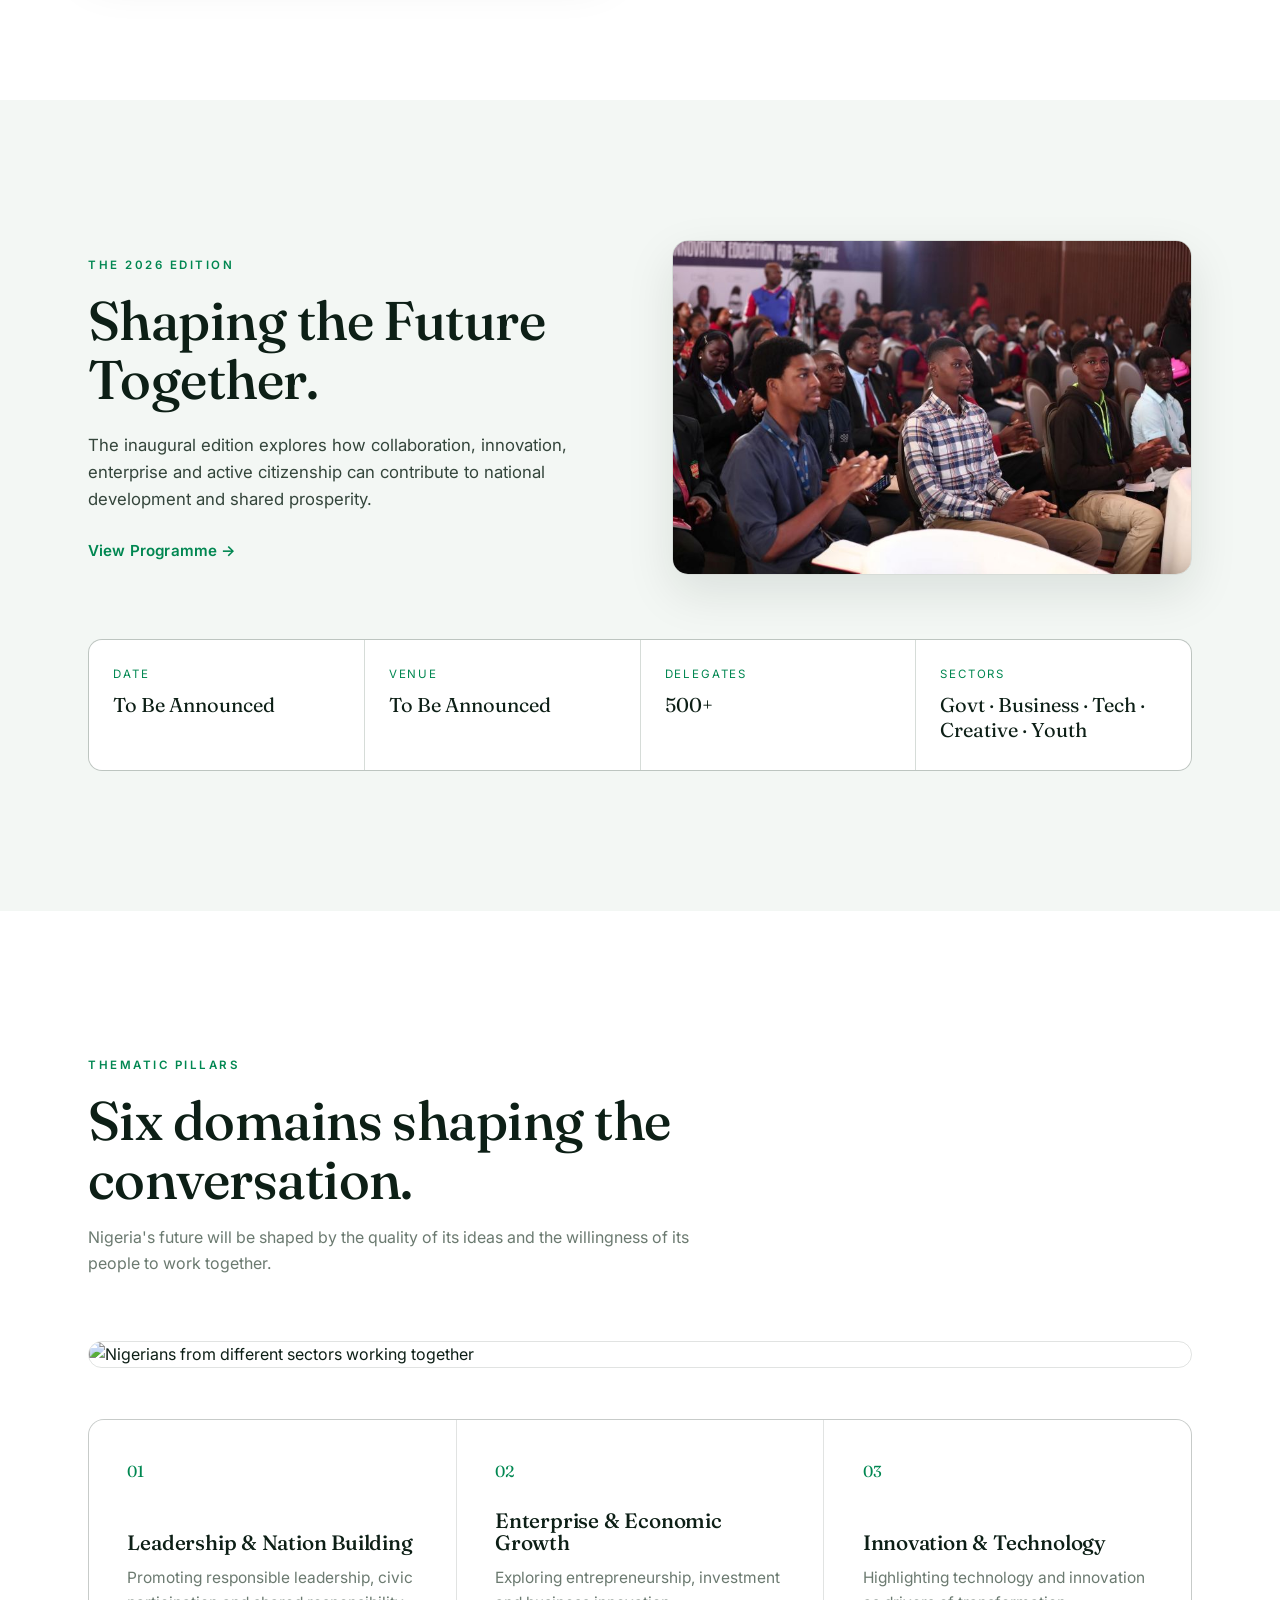
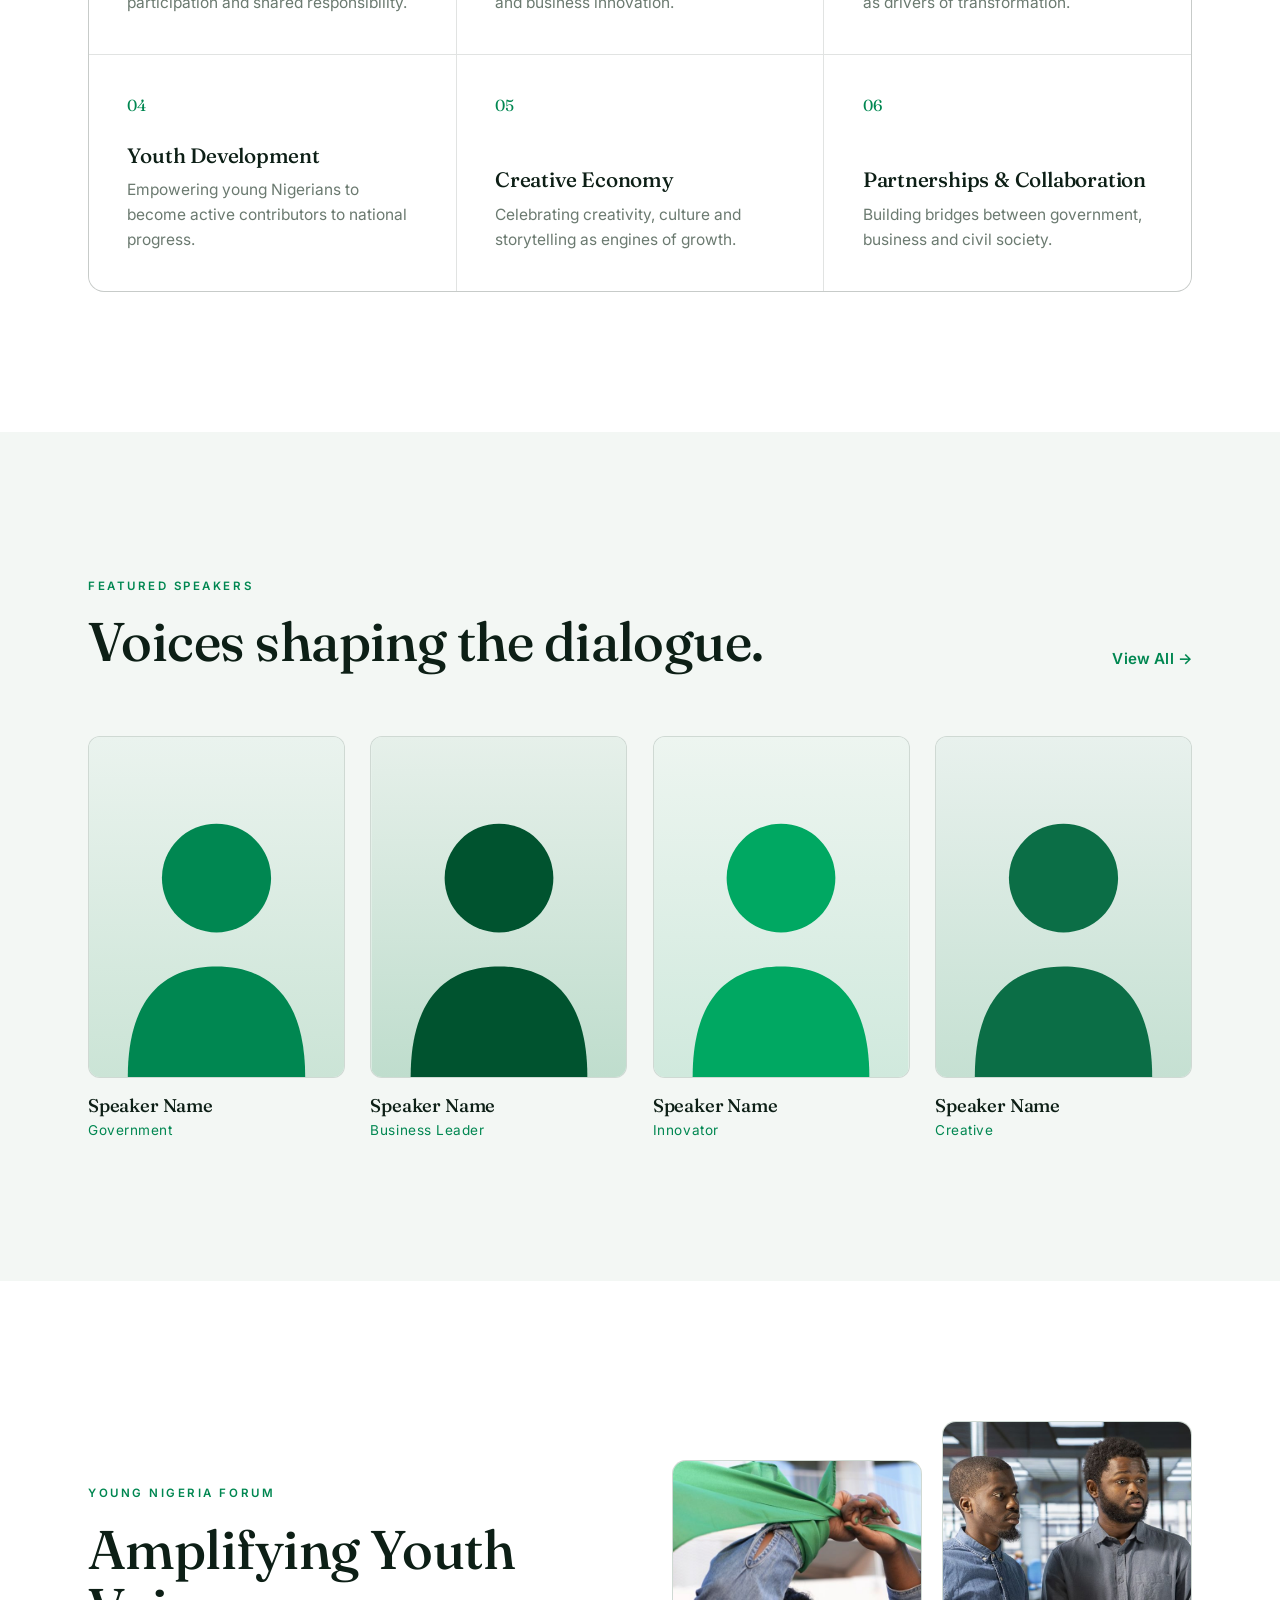
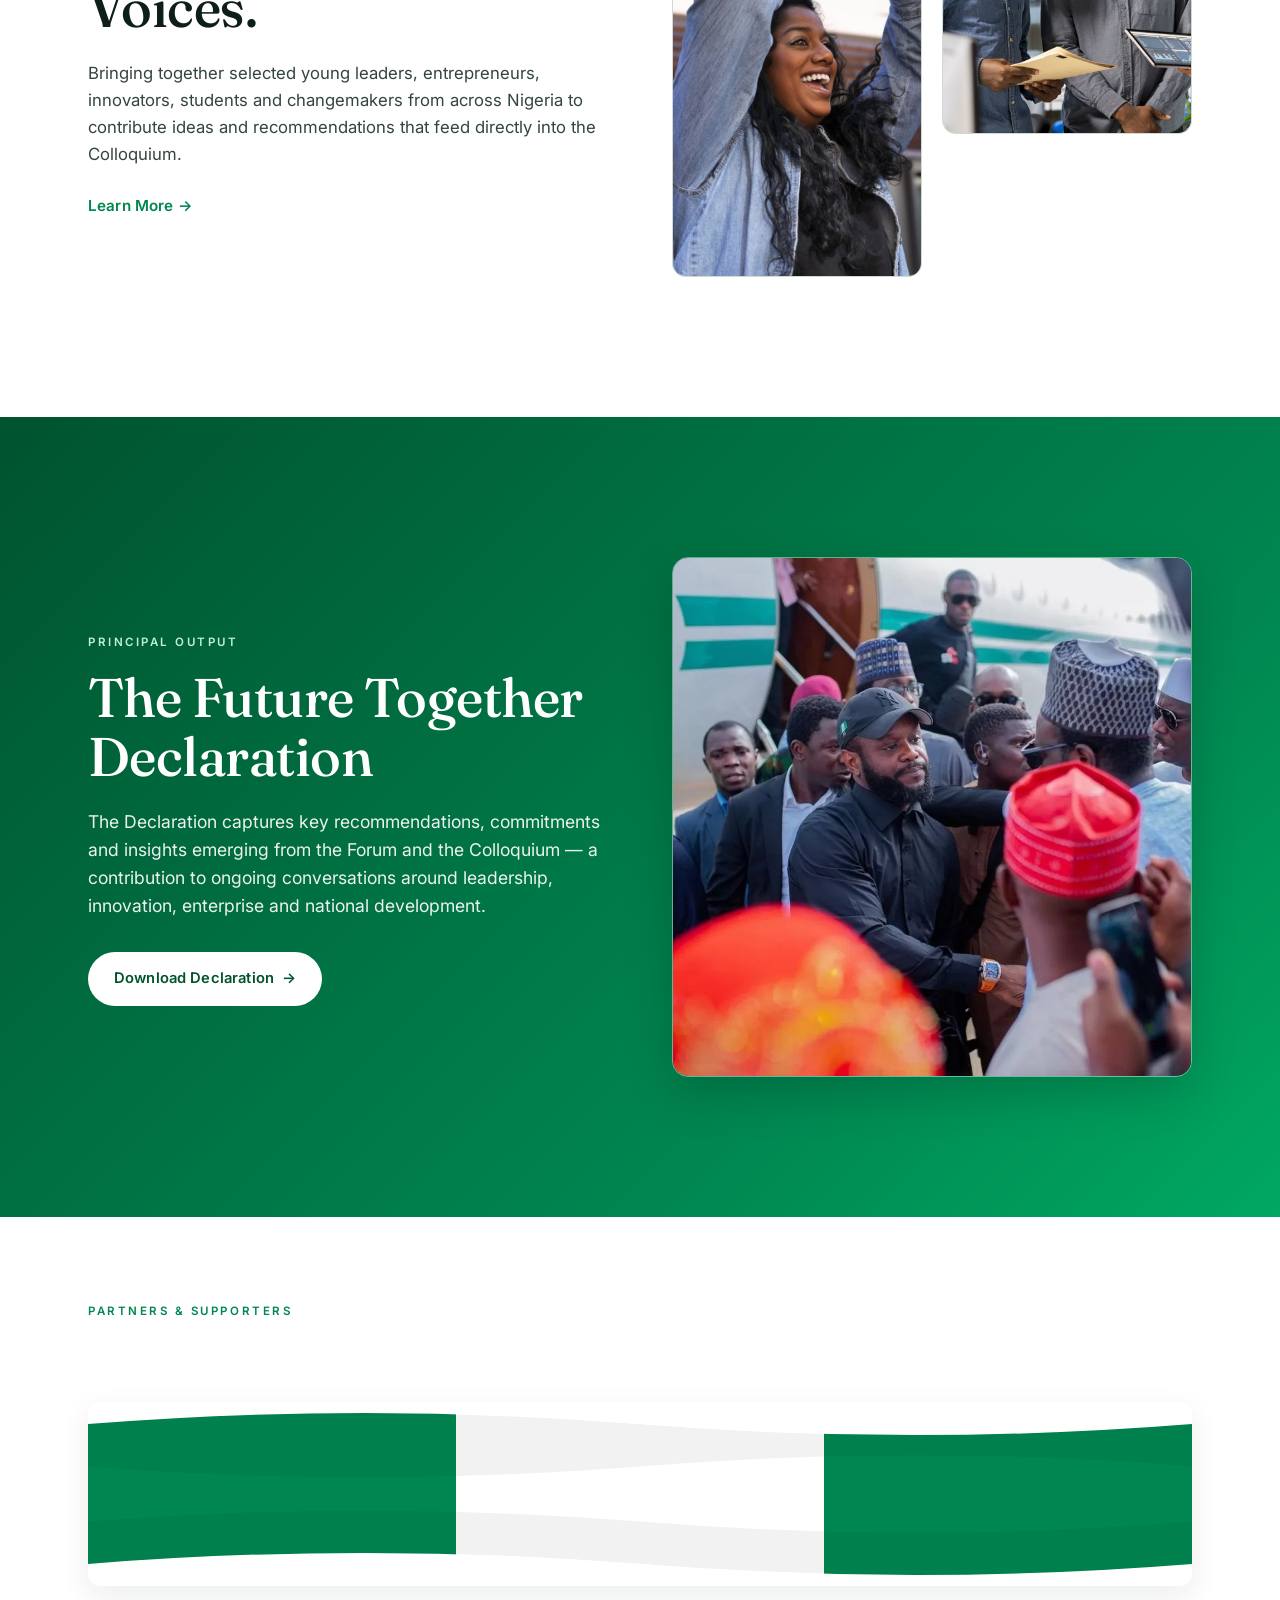
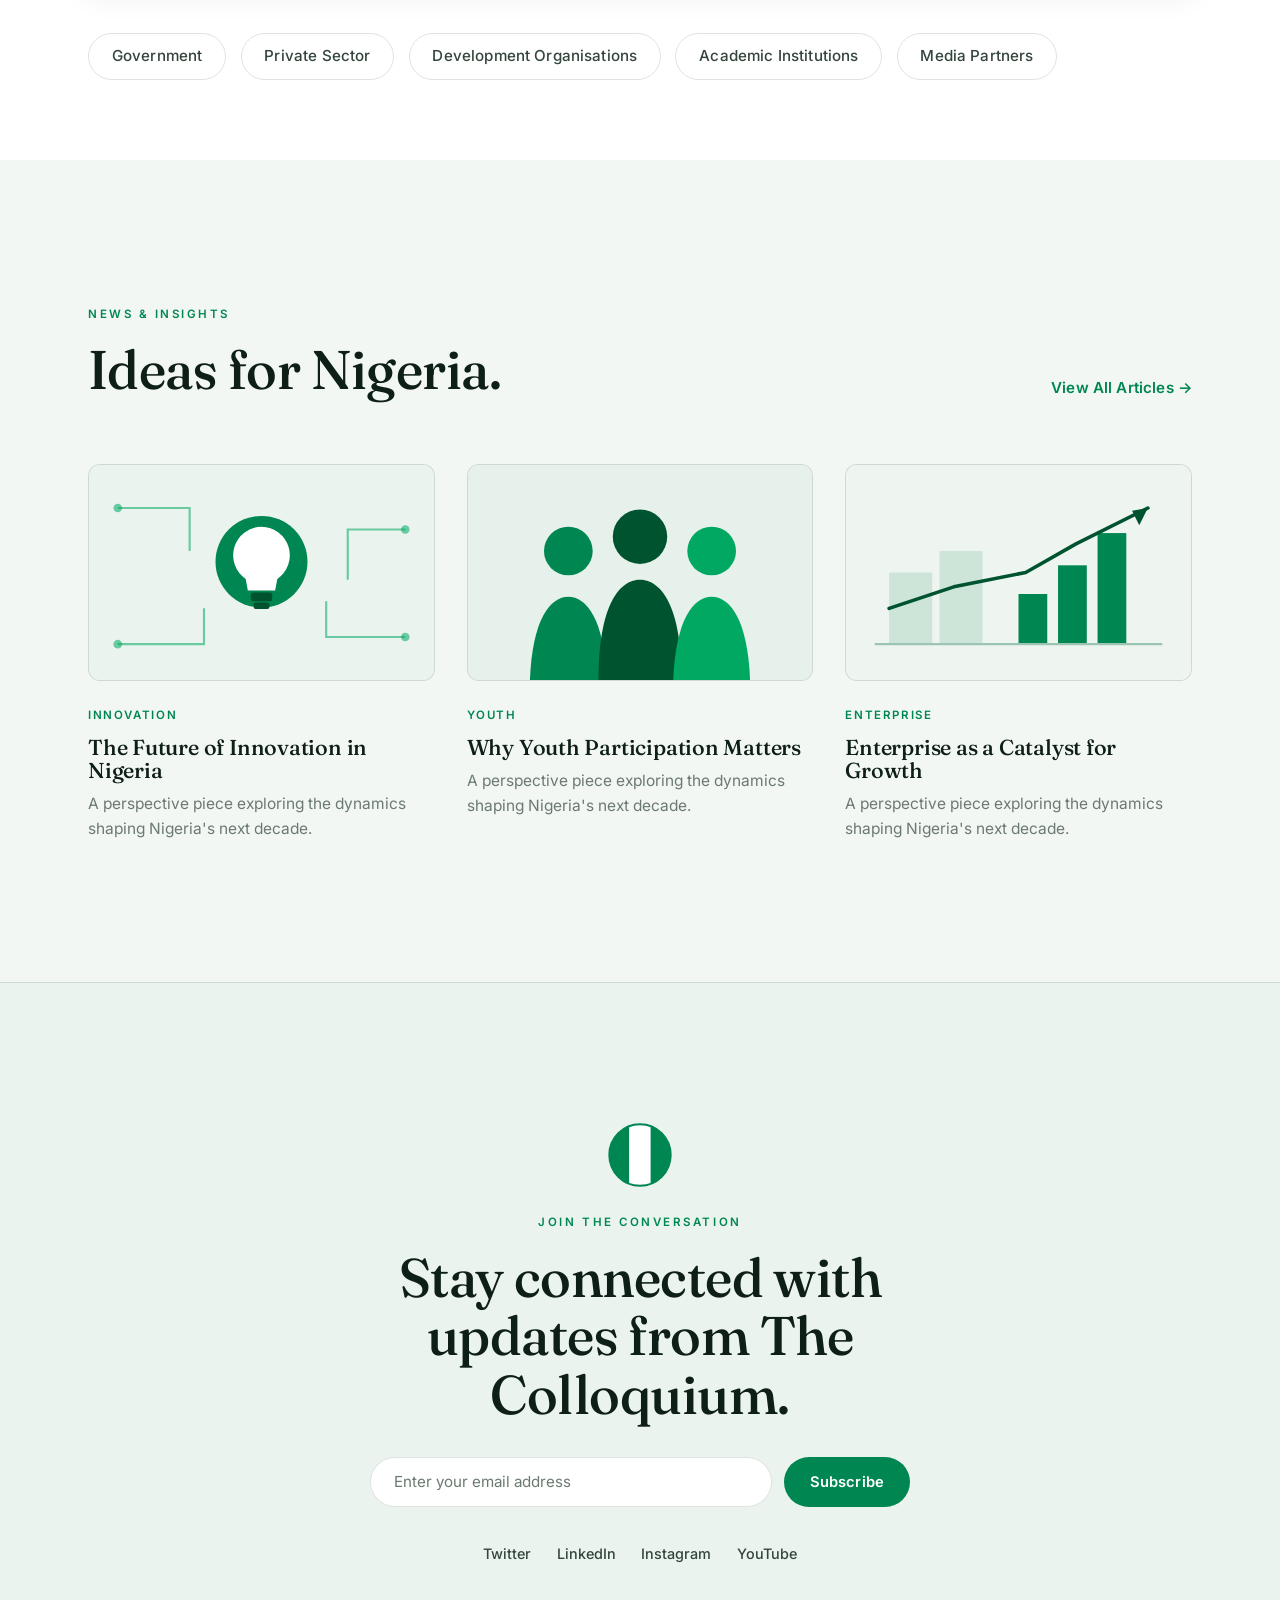
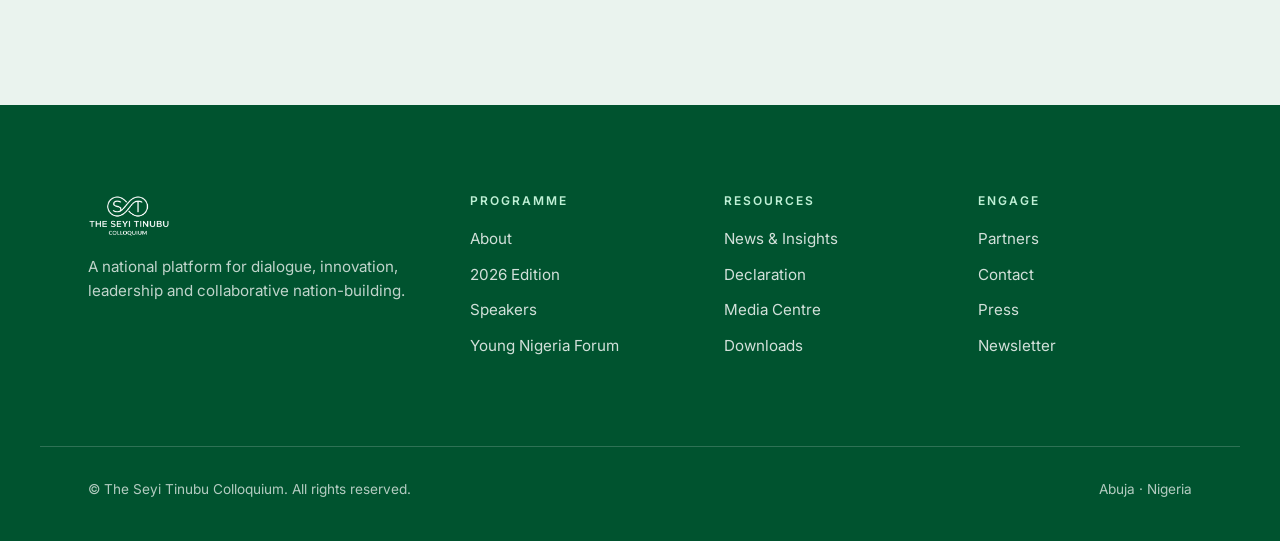
==== commit 4cdfb9c6: "unneccessary text" ====
--- a/index.html
+++ b/index.html
@@ -243,7 +243,7 @@
   <section class="section declaration">
     <div class="container grid-2 grid-2--align">
       <div class="declaration-inner reveal">
-        <span class="kicker kicker--light">Principal Output · Ref. FTD/2026</span>
+        <span class="kicker kicker--light">Principal Output</span>
         <h2 class="section-title">The Future Together Declaration</h2>
         <p>The Declaration captures key recommendations, commitments and insights emerging from the Forum and the Colloquium — a contribution to ongoing conversations around leadership, innovation, enterprise and national development.</p>
         <a href="#" class="btn btn-solid">Download Declaration <span class="arrow">→</span></a>
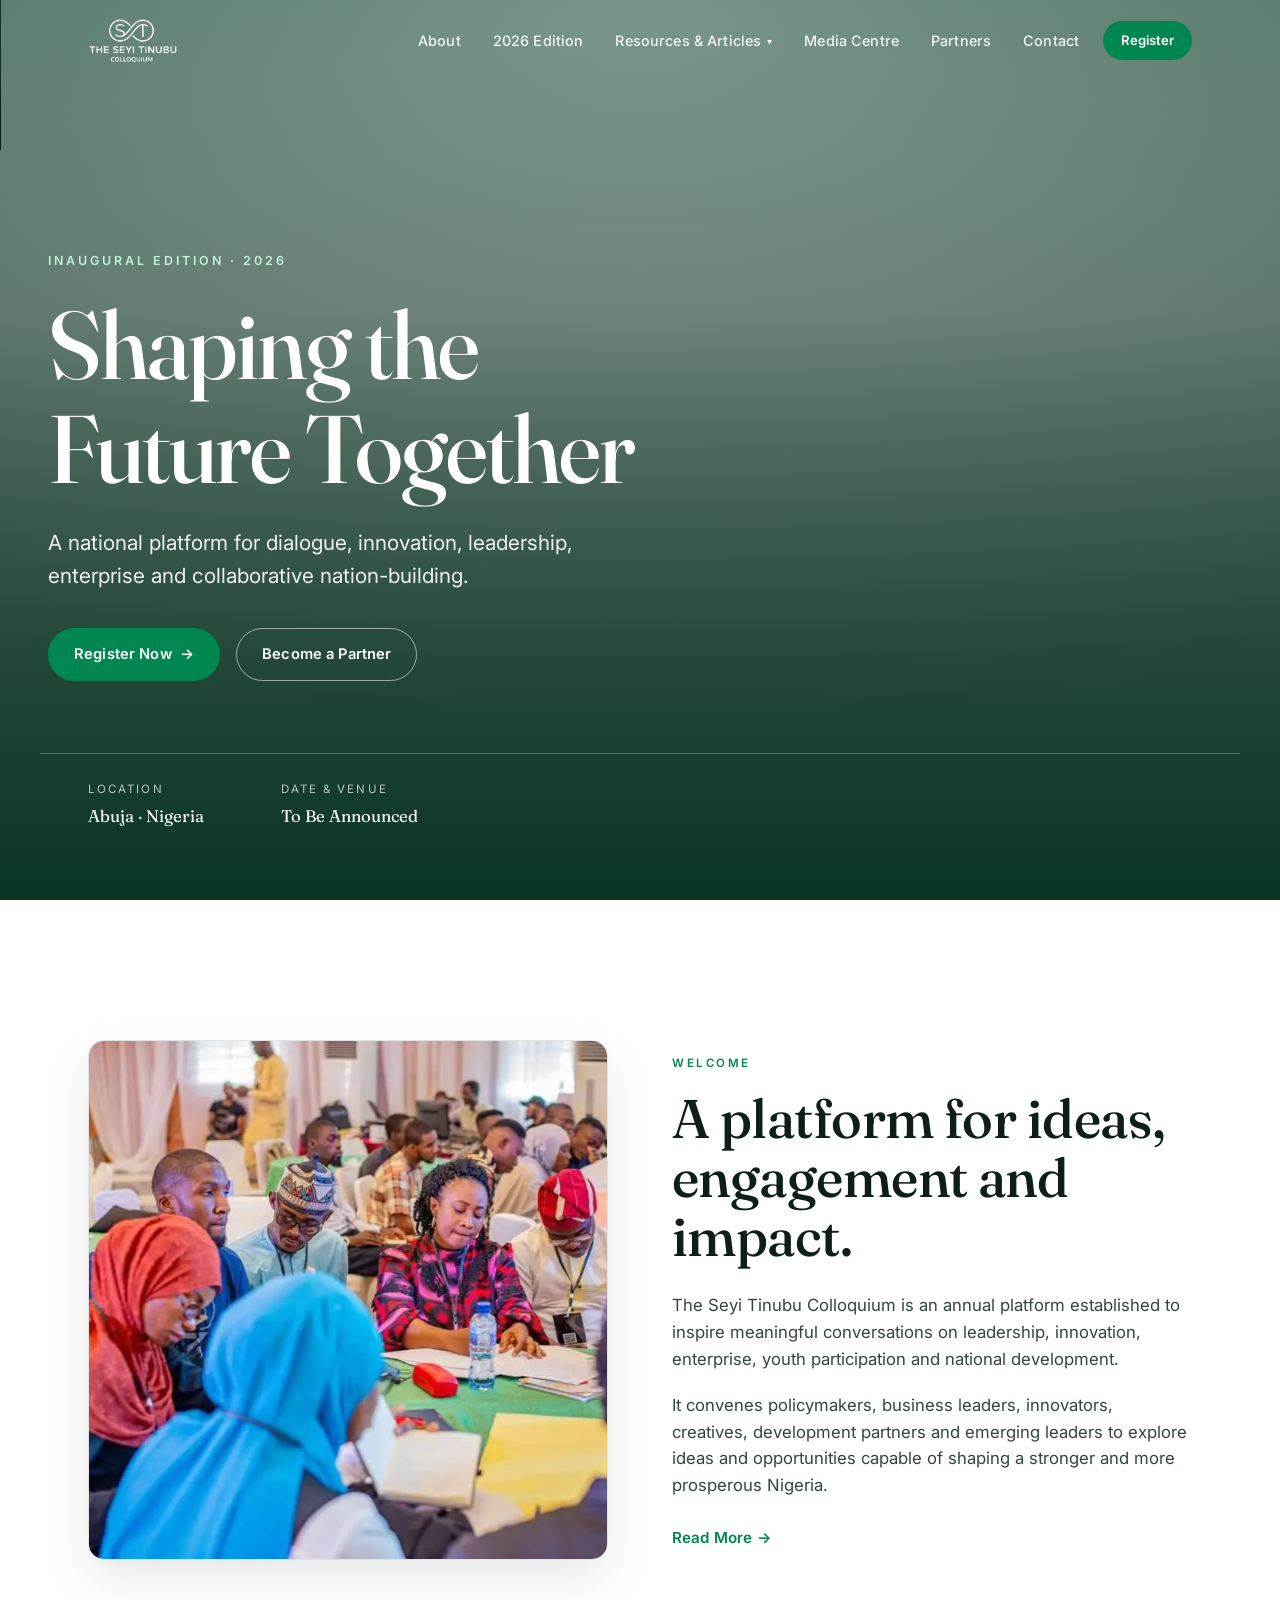
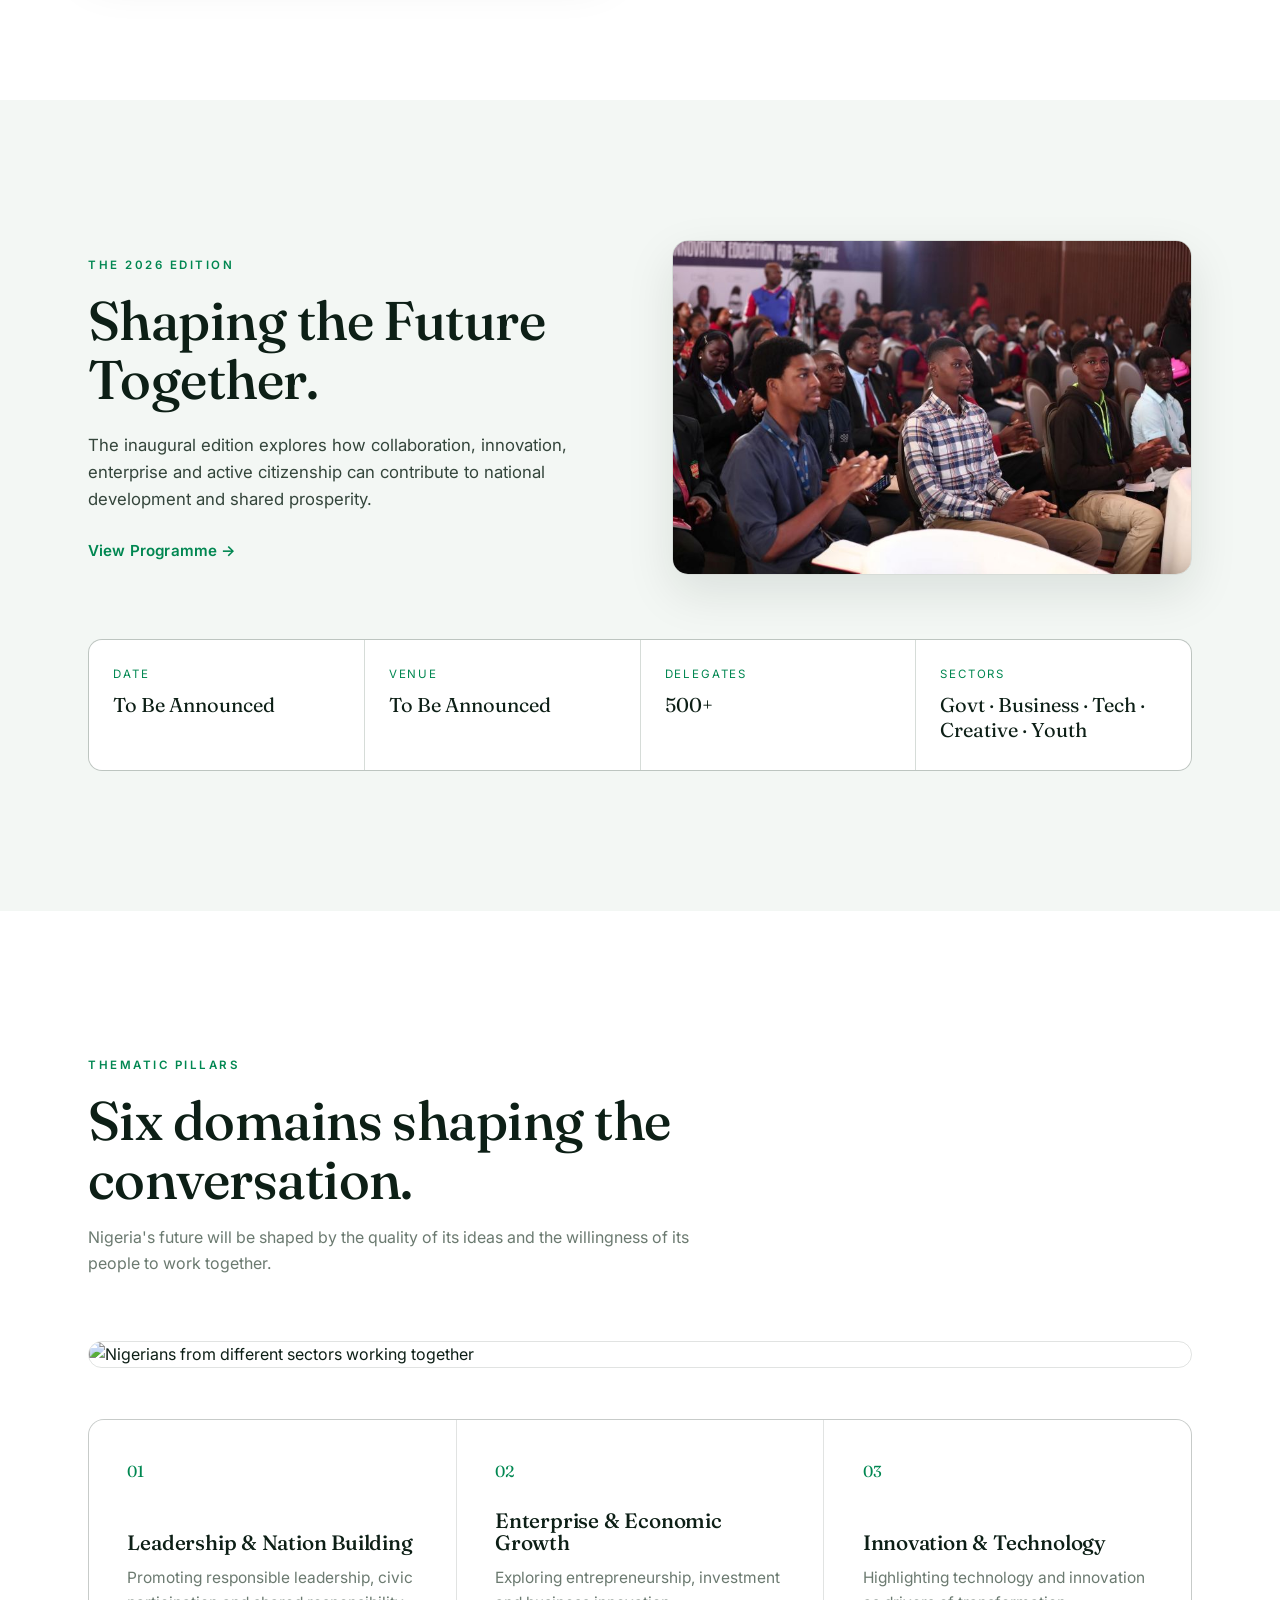
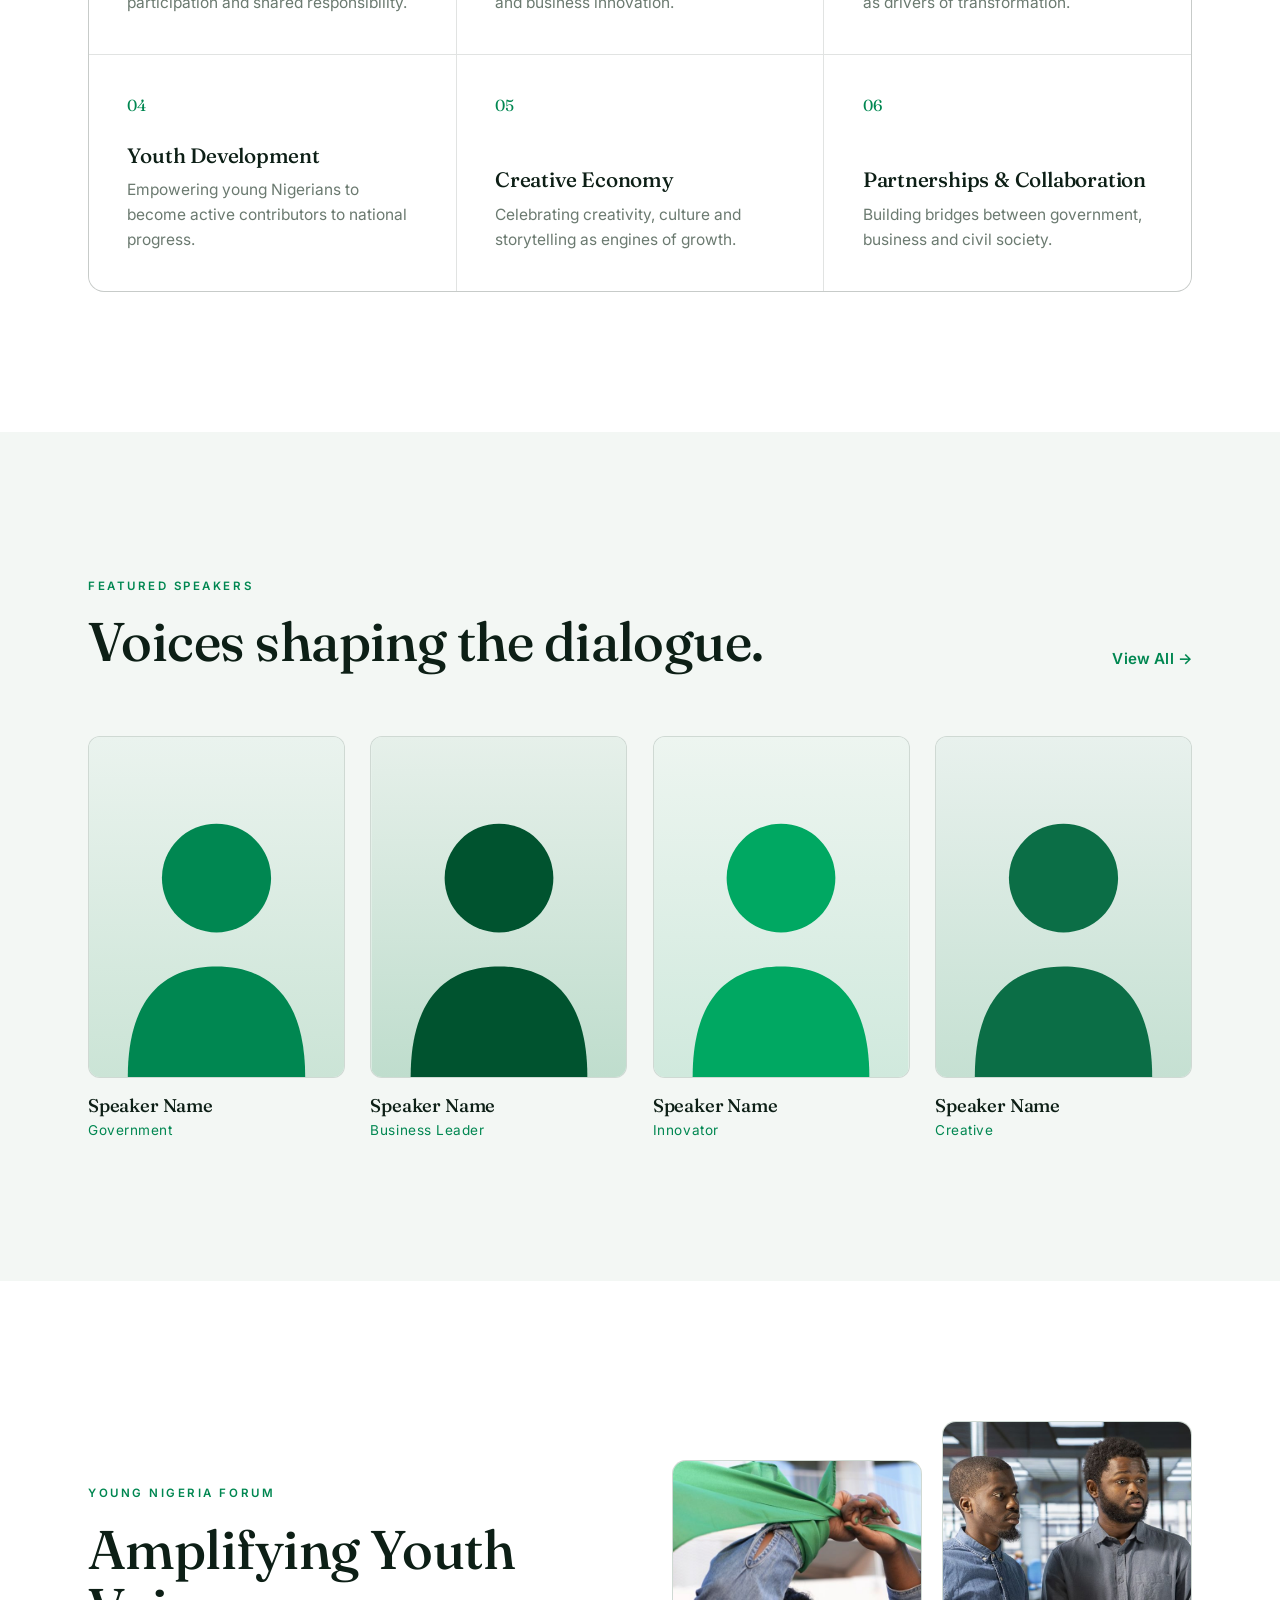
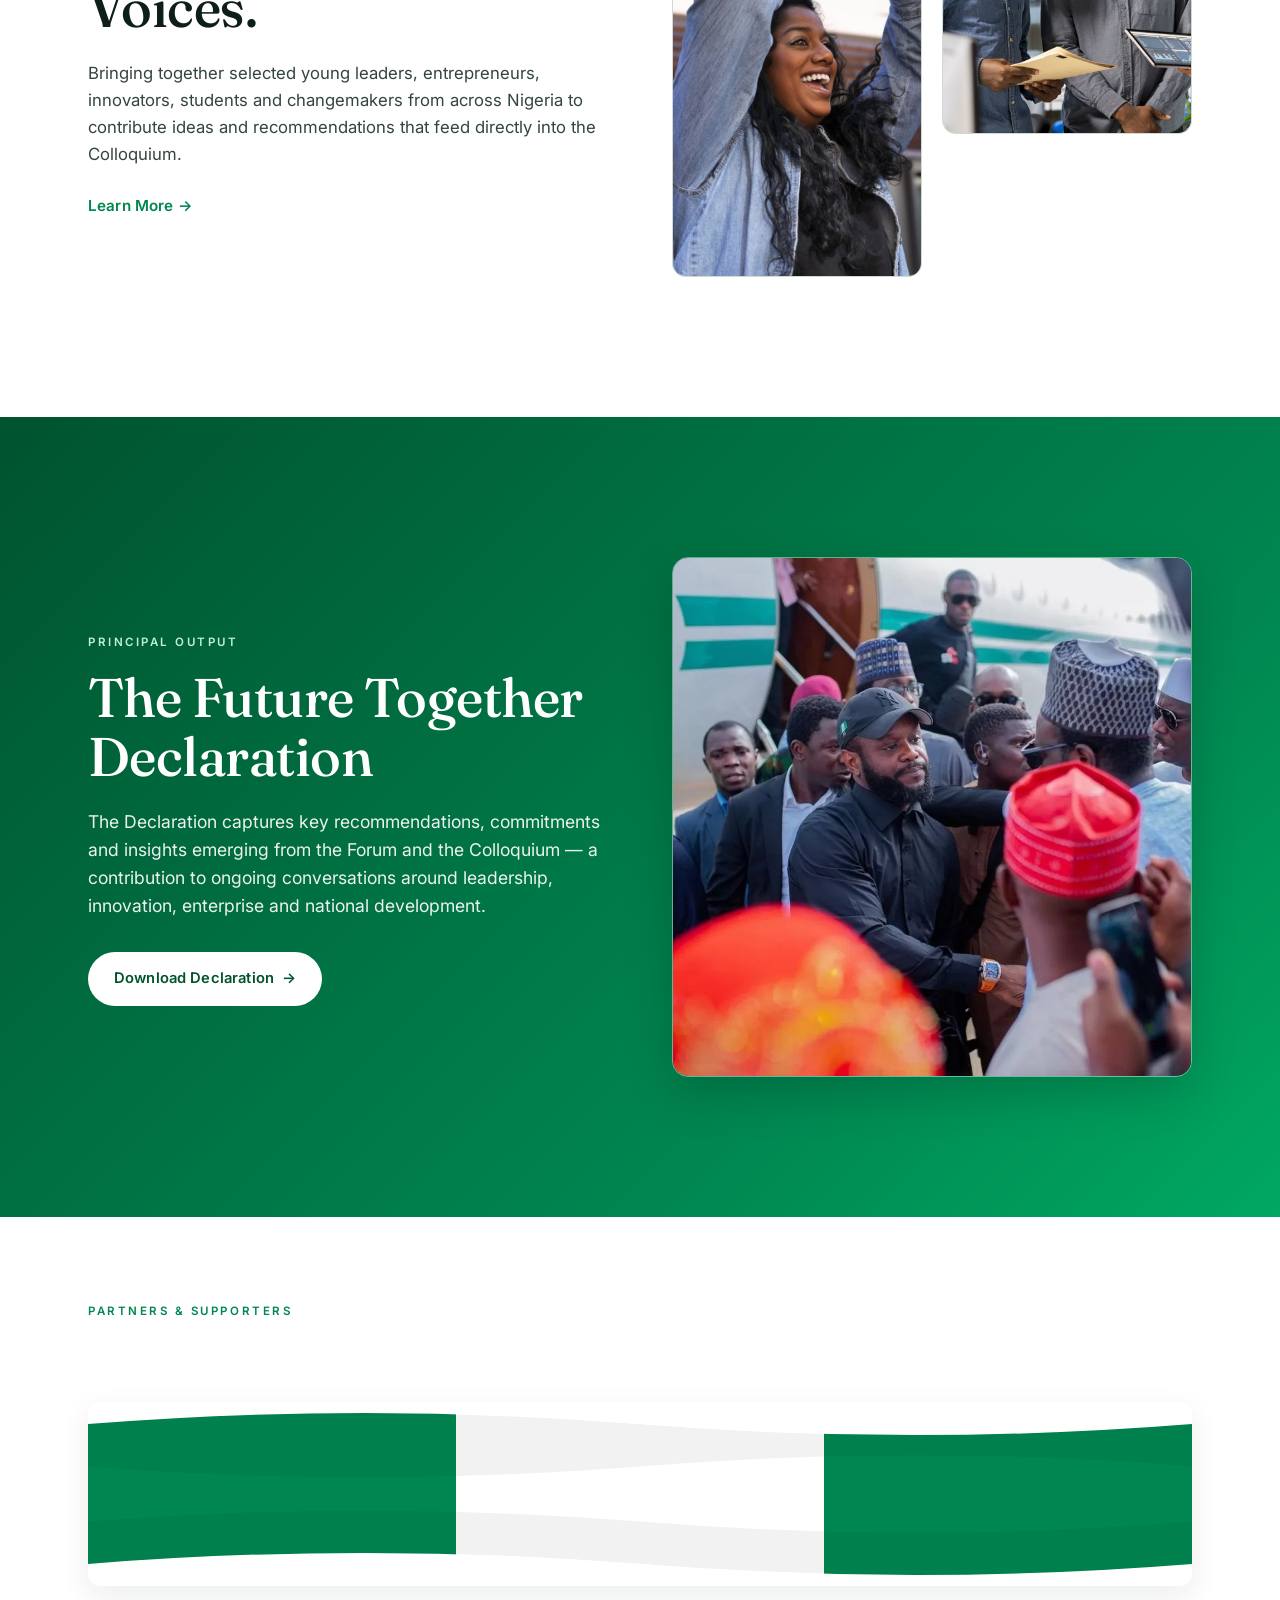
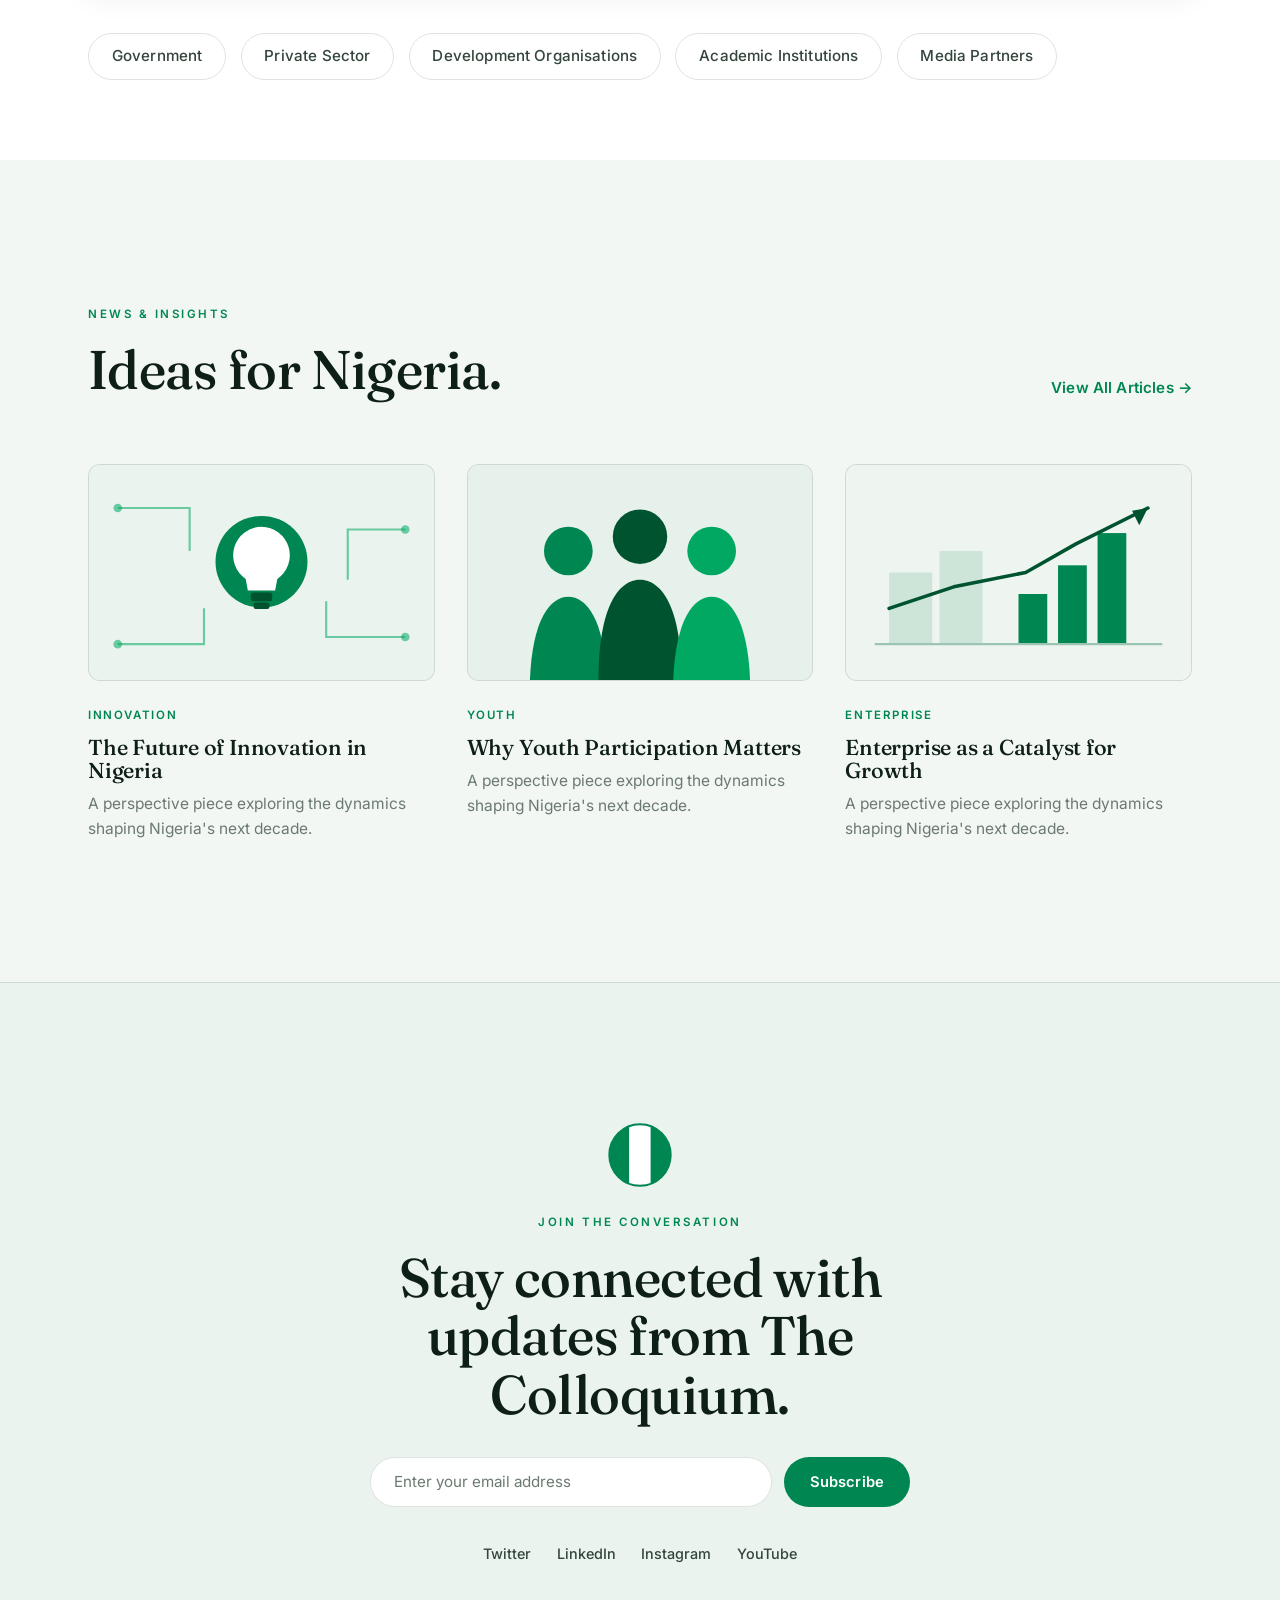
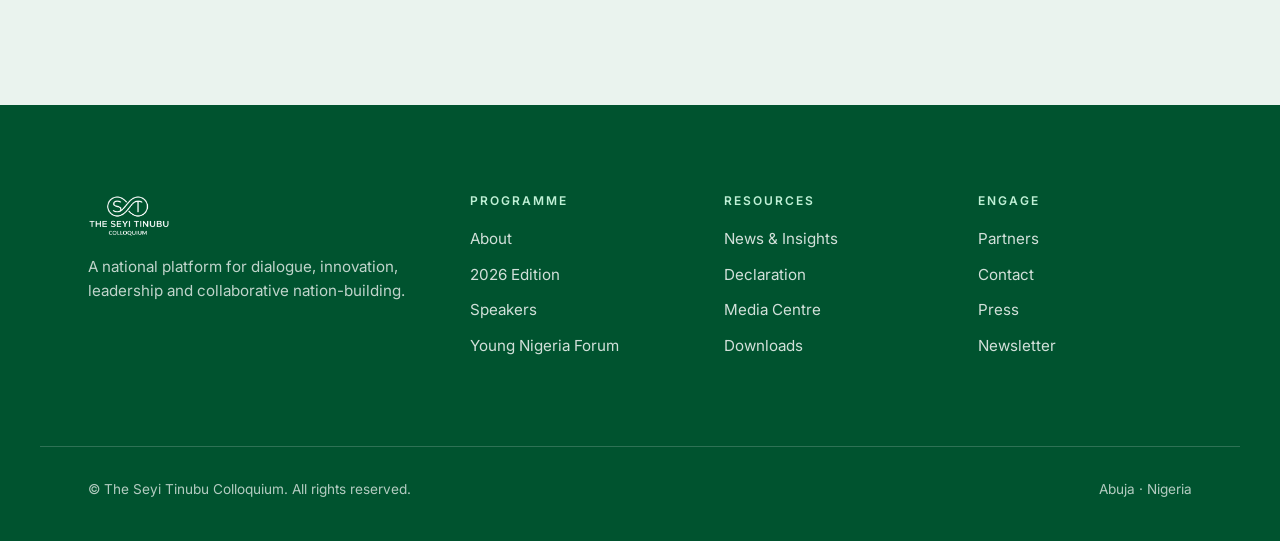
==== commit 1658d1b6: "sub menu" ====
--- a/index.html
+++ b/index.html
@@ -26,7 +26,14 @@
       <nav class="main-nav" id="mainNav">
         <a href="about.html">About</a>
         <a href="#programme">2026 Edition</a>
-        <a href="#news">Resources &amp; Articles</a>
+        <div class="nav-dd">
+          <button type="button" class="nav-dd-trigger" aria-expanded="false" aria-haspopup="true">Resources &amp; Articles <span class="dd-caret" aria-hidden="true">▾</span></button>
+          <div class="nav-dd-menu">
+            <a href="#forum">Young Nigeria Forum</a>
+            <a href="#declaration">Future Together Declaration</a>
+            <a href="#news">Ideas For Nigeria</a>
+          </div>
+        </div>
         <a href="#">Media Centre</a>
         <a href="#partners">Partners</a>
         <a href="#register">Contact</a>
@@ -40,6 +47,7 @@
       </div>
     </div>
   </header>
+  <div class="nav-backdrop" id="navBackdrop" aria-hidden="true"></div>
 
   <!-- ===== Hero ===== -->
   <section class="hero" id="top">
@@ -240,7 +248,7 @@
   </section>
 
   <!-- ===== Declaration ===== -->
-  <section class="section declaration">
+  <section class="section declaration" id="declaration">
     <div class="container grid-2 grid-2--align">
       <div class="declaration-inner reveal">
         <span class="kicker kicker--light">Principal Output</span>
@@ -274,7 +282,7 @@
   </section>
 
   <!-- ===== News & Insights ===== -->
-  <section class="section news">
+  <section class="section news" id="news">
     <div class="container">
       <div class="section-head row-head reveal">
         <div>
--- a/styles.css
+++ b/styles.css
@@ -178,6 +178,59 @@
 .scrolled .main-nav a { color: var(--ink-soft); }
 .scrolled .main-nav a:hover { color: var(--green); }
 
+/* ---------- Nav dropdown (desktop) ---------- */
+.nav-dd { position: relative; display: inline-flex; align-items: center; }
+.nav-dd-trigger {
+  font-family: 'Inter', sans-serif;
+  font-size: 0.9rem; font-weight: 500; letter-spacing: 0.01em;
+  color: rgba(255, 255, 255, 0.9);
+  background: none; border: none; cursor: pointer;
+  display: inline-flex; align-items: center; gap: 0.4em;
+  padding: 0;
+  transition: color 0.25s var(--ease);
+}
+.dd-caret { font-size: 0.7em; transition: transform 0.3s var(--ease); }
+.nav-dd:hover .dd-caret, .nav-dd:focus-within .dd-caret { transform: rotate(180deg); }
+.nav-dd-trigger:hover { color: #fff; }
+.scrolled .main-nav .nav-dd-trigger,
+.site-header.solid .main-nav .nav-dd-trigger { color: var(--ink-soft); }
+.scrolled .main-nav .nav-dd-trigger:hover,
+.site-header.solid .main-nav .nav-dd-trigger:hover { color: var(--green); }
+
+.nav-dd-menu {
+  position: absolute; top: 100%; left: 50%;
+  transform: translateX(-50%) translateY(10px);
+  min-width: 252px;
+  background: #ffffff;
+  border: 1px solid var(--line);
+  border-radius: 14px;
+  box-shadow: 0 20px 50px rgba(13, 31, 22, 0.14);
+  padding: 0.55rem;
+  margin-top: 0.7rem;
+  opacity: 0; visibility: hidden; pointer-events: none;
+  transition: opacity 0.3s var(--ease), transform 0.3s var(--ease), visibility 0.3s var(--ease);
+  z-index: 120;
+}
+.nav-dd-menu::before {
+  content: ''; position: absolute; left: 0; right: 0; top: -0.9rem; height: 0.9rem;
+}
+.nav-dd:hover .nav-dd-menu, .nav-dd:focus-within .nav-dd-menu {
+  opacity: 1; visibility: visible; pointer-events: auto;
+  transform: translateX(-50%) translateY(0);
+}
+.nav-dd-menu a {
+  display: block;
+  font-family: 'Inter', sans-serif;
+  font-size: 0.92rem; font-weight: 500;
+  color: var(--ink-soft);
+  padding: 0.72em 0.95em;
+  border-radius: 9px;
+  white-space: nowrap;
+  transition: background 0.25s var(--ease), color 0.25s var(--ease);
+}
+.nav-dd-menu a::after { display: none; }
+.nav-dd-menu a:hover { background: var(--green-tint); color: var(--green); }
+
 .nav-actions { display: flex; align-items: center; gap: 1rem; }
 
 .nav-toggle { display: none; background: none; border: none; cursor: pointer; flex-direction: column; gap: 5px; padding: 6px; }
@@ -187,6 +240,18 @@
 .nav-toggle.open span:nth-child(1) { transform: translateY(7px) rotate(45deg); }
 .nav-toggle.open span:nth-child(2) { opacity: 0; }
 .nav-toggle.open span:nth-child(3) { transform: translateY(-7px) rotate(-45deg); }
+
+/* Mobile nav backdrop */
+.nav-backdrop {
+  position: fixed; inset: 0; z-index: 90;
+  background: rgba(13, 31, 22, 0.5);
+  backdrop-filter: blur(3px);
+  -webkit-backdrop-filter: blur(3px);
+  opacity: 0; visibility: hidden;
+  transition: opacity 0.4s var(--ease), visibility 0.4s var(--ease);
+  display: none;
+}
+body.nav-lock { overflow: hidden; }
 
 /* ---------- Hero ---------- */
 .hero {
@@ -567,22 +632,103 @@
 
 /* ---------- Responsive ---------- */
 @media (max-width: 940px) {
+  .nav-backdrop { display: block; }
+  .nav-backdrop.show { opacity: 1; visibility: visible; }
+
   .main-nav {
     position: fixed; top: 0; right: 0;
-    height: 50vh; width: min(80vw, 320px);
+    height: 100dvh; width: min(86vw, 360px);
     background: #ffffff;
-    flex-direction: column; justify-content: center;
-    gap: 2rem; padding: 2rem;
+    flex-direction: column; justify-content: flex-start; align-items: stretch;
+    gap: 0; padding: 6.5rem 2rem 2.5rem;
     transform: translateX(100%);
-    transition: transform 0.4s var(--ease);
+    transition: transform 0.45s var(--ease);
     border-left: 1px solid var(--line);
-    box-shadow: -20px 0 50px rgba(13,31,22,0.12);
+    box-shadow: -24px 0 60px rgba(13, 31, 22, 0.20);
+    z-index: 100;
+    overflow-y: auto;
+  }
+  .main-nav::before {
+    content: 'Menu';
+    font-family: 'Inter', sans-serif;
+    font-size: 0.7rem; font-weight: 600;
+    letter-spacing: 0.22em; text-transform: uppercase;
+    color: var(--green);
+    margin-bottom: 0.6rem;
   }
   .main-nav.open { transform: translateX(0); }
-  .main-nav a { font-size: 1.2rem; color: var(--ink); }
-  .main-nav a:hover { color: var(--green); }
+
+  /* top-level items + dropdown trigger share the big style */
+  .main-nav > a, .main-nav .nav-dd-trigger {
+    font-family: 'Fraunces', serif;
+    font-size: 1.3rem; font-weight: 500;
+    color: var(--ink);
+    width: 100%;
+    padding: 1.05rem 0;
+    border-bottom: 1px solid var(--line);
+    letter-spacing: 0;
+    display: flex; align-items: center; justify-content: space-between;
+    gap: 0.5rem;
+  }
+  .main-nav > a::before { display: none; }
+  .main-nav > a::after {
+    content: '\2192';
+    position: static; width: auto; height: auto; background: none;
+    font-family: 'Inter', sans-serif; font-size: 1rem;
+    color: var(--green);
+    opacity: 0; transform: translateX(-6px);
+    transition: opacity 0.25s var(--ease), transform 0.25s var(--ease);
+  }
+  .main-nav > a:hover, .main-nav > a.active { color: var(--green); }
+  .main-nav > a:hover::after, .main-nav > a.active::after { opacity: 1; transform: none; }
+
+  /* dropdown becomes an accordion */
+  .nav-dd { display: block; width: 100%; position: static; }
+  .nav-dd-trigger { color: var(--ink); }
+  .nav-dd-trigger:hover { color: var(--green); }
+  .nav-dd .dd-caret { font-size: 0.85em; color: var(--green); }
+  .nav-dd:hover .dd-caret { transform: none; }
+  .nav-dd.expanded .dd-caret { transform: rotate(180deg); }
+  .nav-dd-menu {
+    position: static; min-width: 0;
+    background: transparent; border: none; border-radius: 0;
+    box-shadow: none; padding: 0; margin: 0;
+    opacity: 1; visibility: visible; pointer-events: auto;
+    transform: none;
+    max-height: 0; overflow: hidden;
+    transition: max-height 0.4s var(--ease);
+  }
+  .nav-dd-menu::before { display: none; }
+  .nav-dd:hover .nav-dd-menu, .nav-dd:focus-within .nav-dd-menu { transform: none; }
+  .nav-dd.expanded .nav-dd-menu { max-height: 340px; }
+  .nav-dd-menu a {
+    font-family: 'Inter', sans-serif;
+    font-size: 1rem; font-weight: 500;
+    color: var(--ink-soft);
+    display: block;
+    padding: 0.85rem 0 0.85rem 1.15rem;
+    margin-left: 0.15rem;
+    border-left: 2px solid var(--green);
+    border-bottom: 1px solid var(--line);
+    border-radius: 0;
+    white-space: normal;
+  }
+  .nav-dd-menu a:hover { background: transparent; color: var(--green); }
+
+  /* reveal + stagger across all top-level items */
+  .main-nav > a, .main-nav > .nav-dd {
+    opacity: 0; transform: translateX(16px);
+    transition: opacity 0.45s var(--ease), transform 0.45s var(--ease), color 0.25s var(--ease);
+  }
+  .main-nav.open > a, .main-nav.open > .nav-dd { opacity: 1; transform: none; }
+  .main-nav.open > *:nth-child(1) { transition-delay: 0.10s; }
+  .main-nav.open > *:nth-child(2) { transition-delay: 0.16s; }
+  .main-nav.open > *:nth-child(3) { transition-delay: 0.22s; }
+  .main-nav.open > *:nth-child(4) { transition-delay: 0.28s; }
+  .main-nav.open > *:nth-child(5) { transition-delay: 0.34s; }
+  .main-nav.open > *:nth-child(6) { transition-delay: 0.40s; }
+
   .nav-toggle { display: flex; z-index: 110; }
-  .brand-name { font-size: 0.92rem; }
 
   .pillar-grid { grid-template-columns: repeat(2, 1fr); }
   .speaker-grid { grid-template-columns: repeat(2, 1fr); }
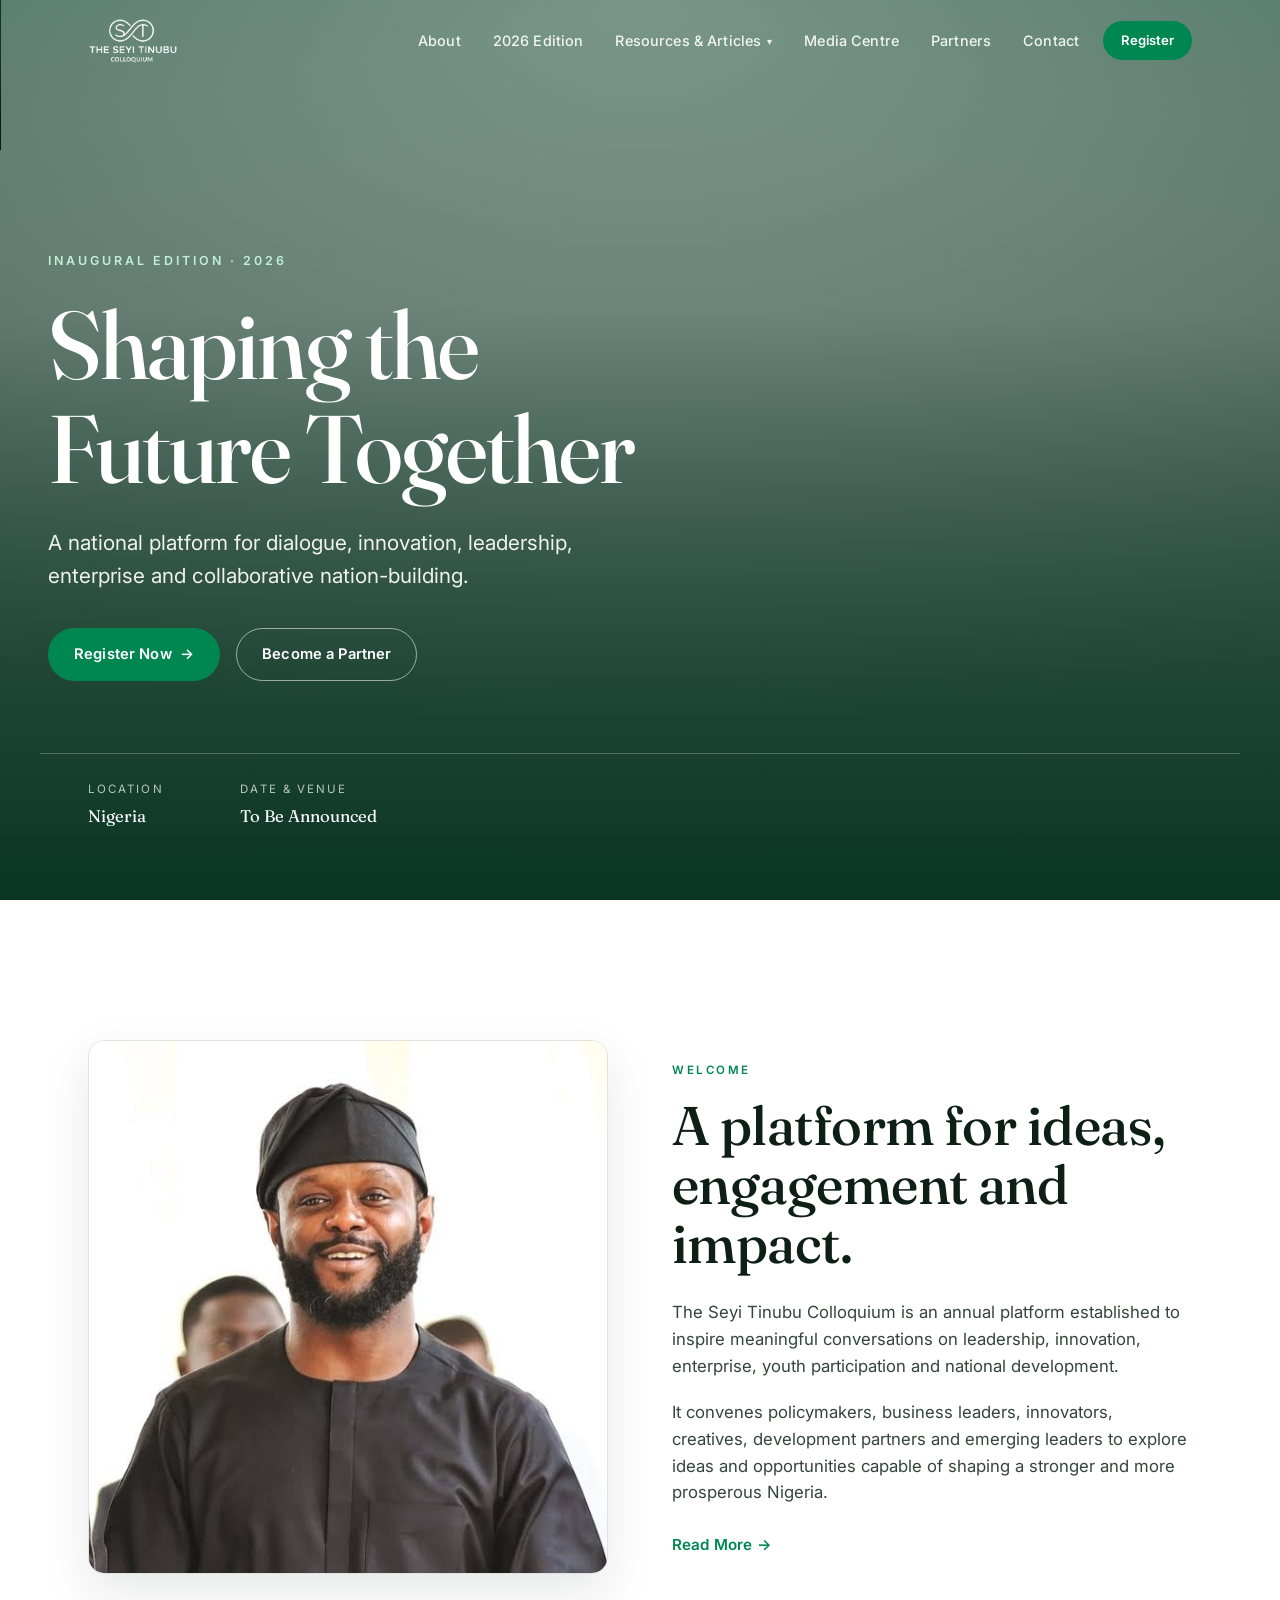
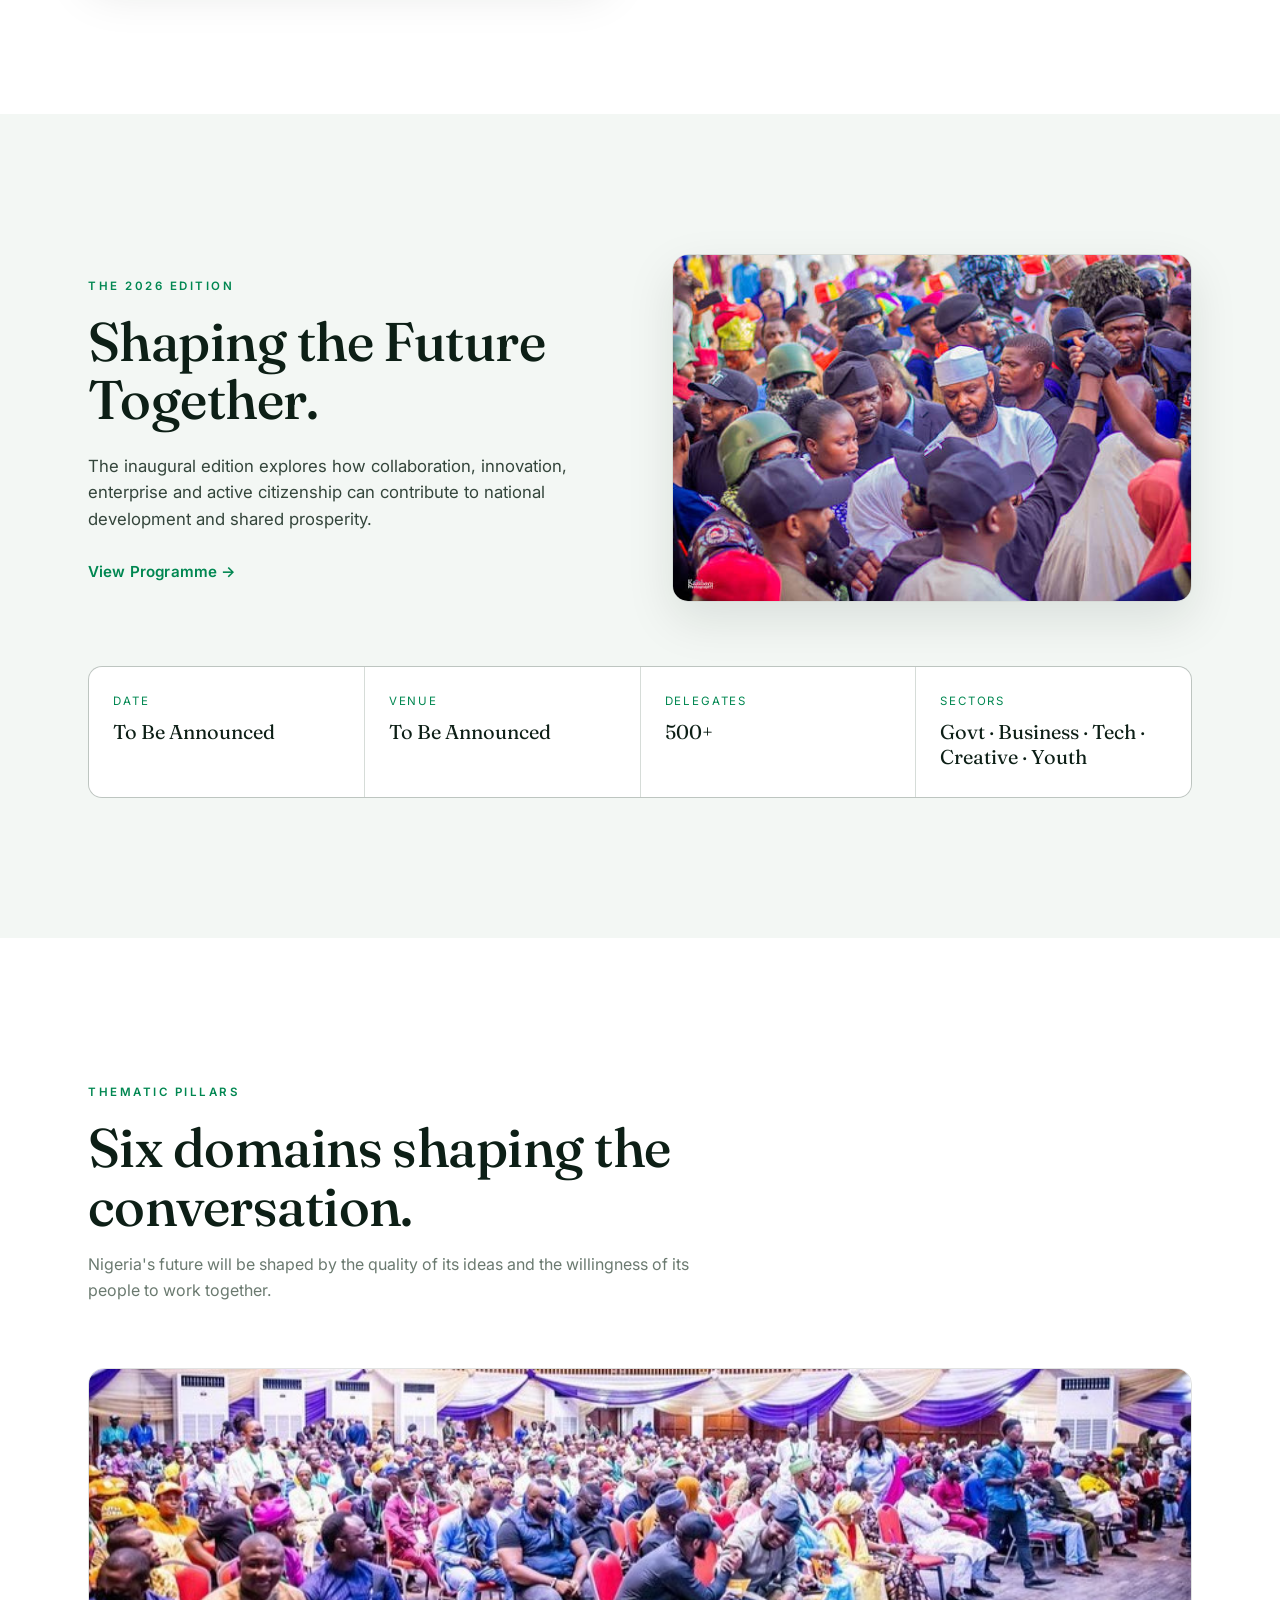
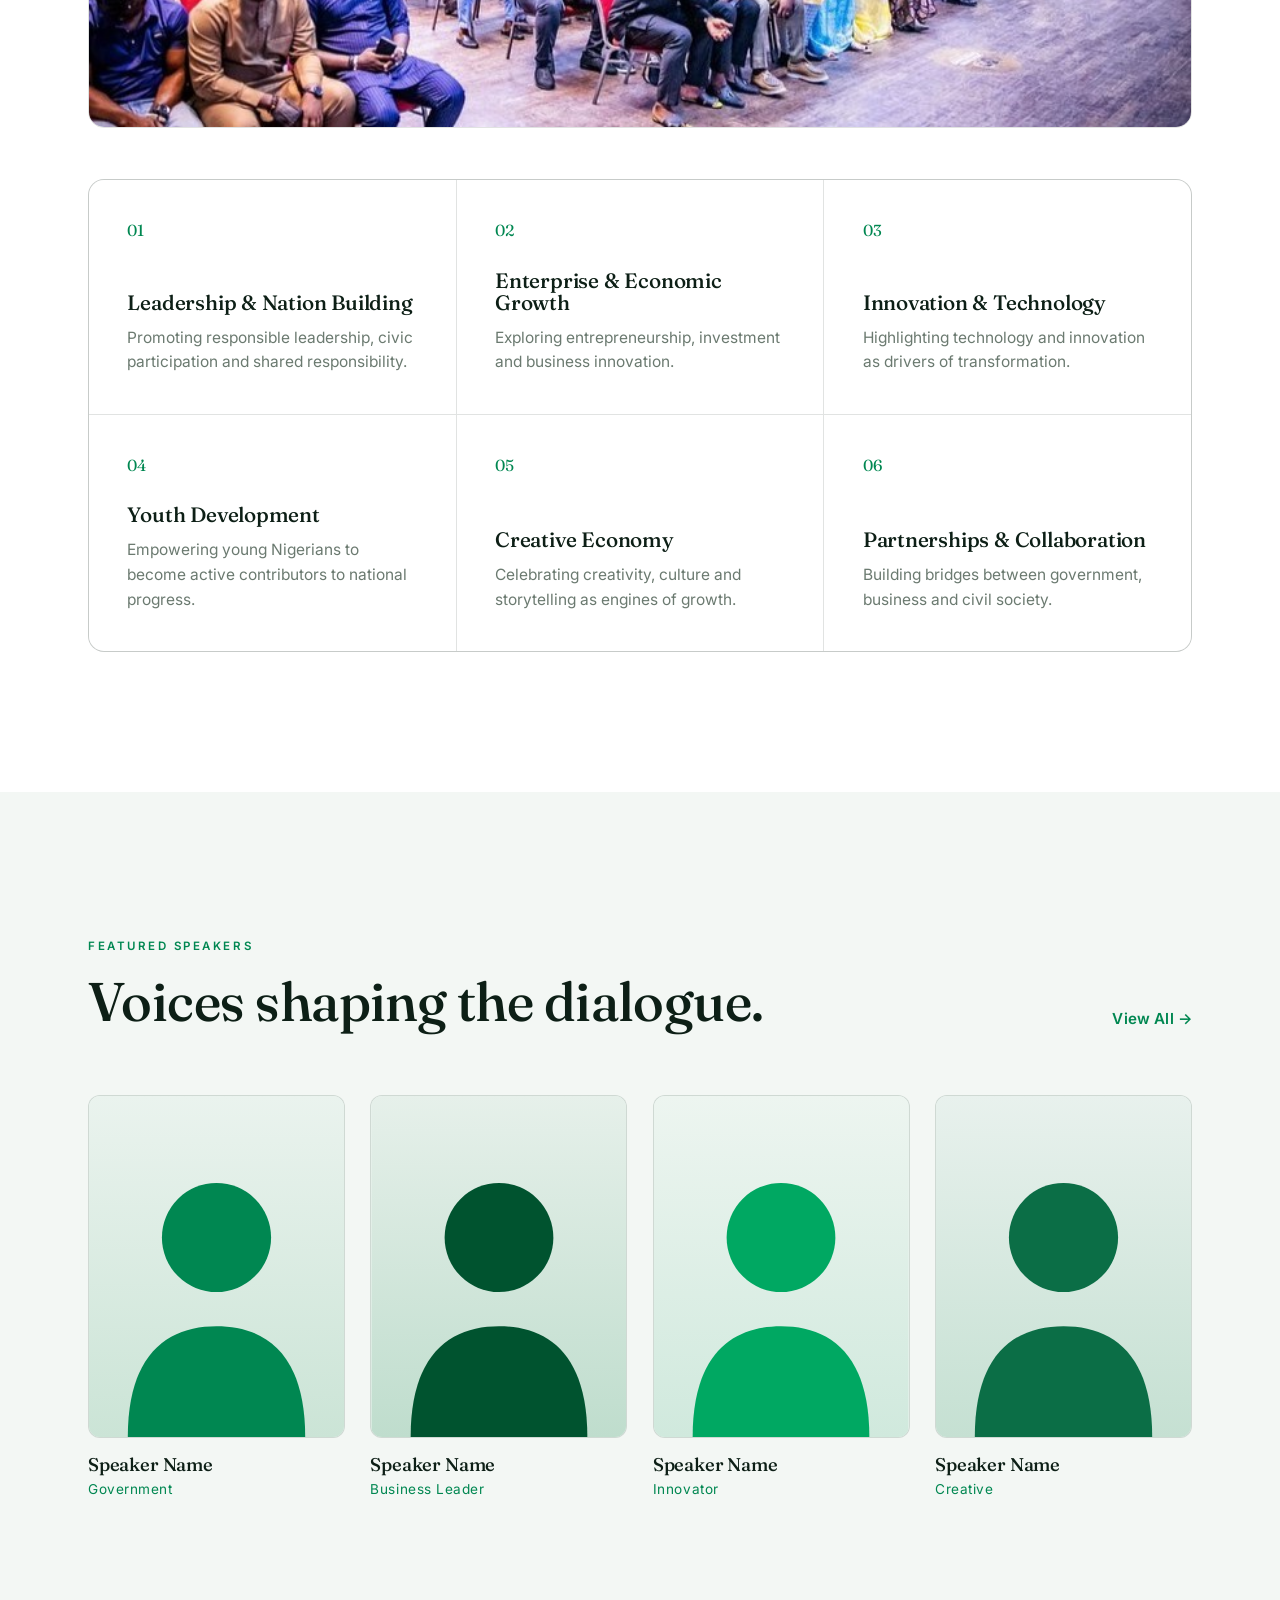
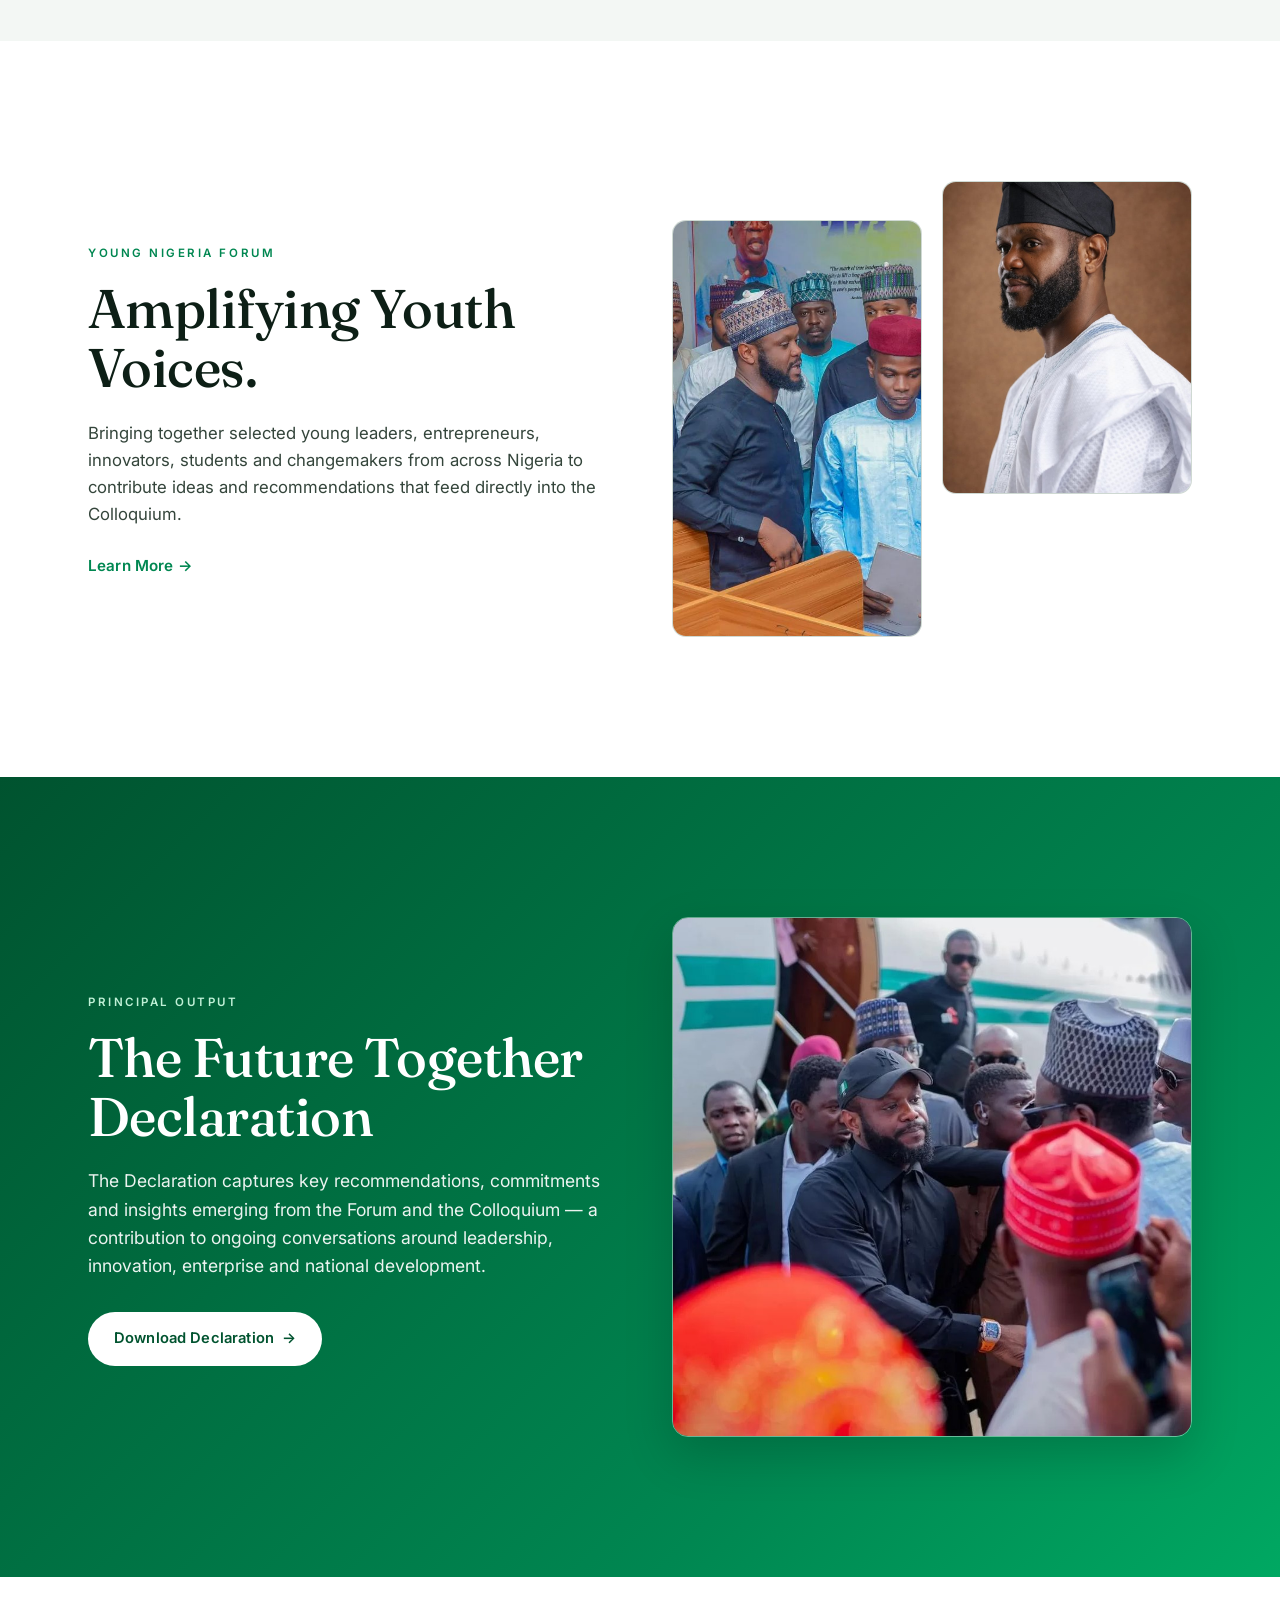
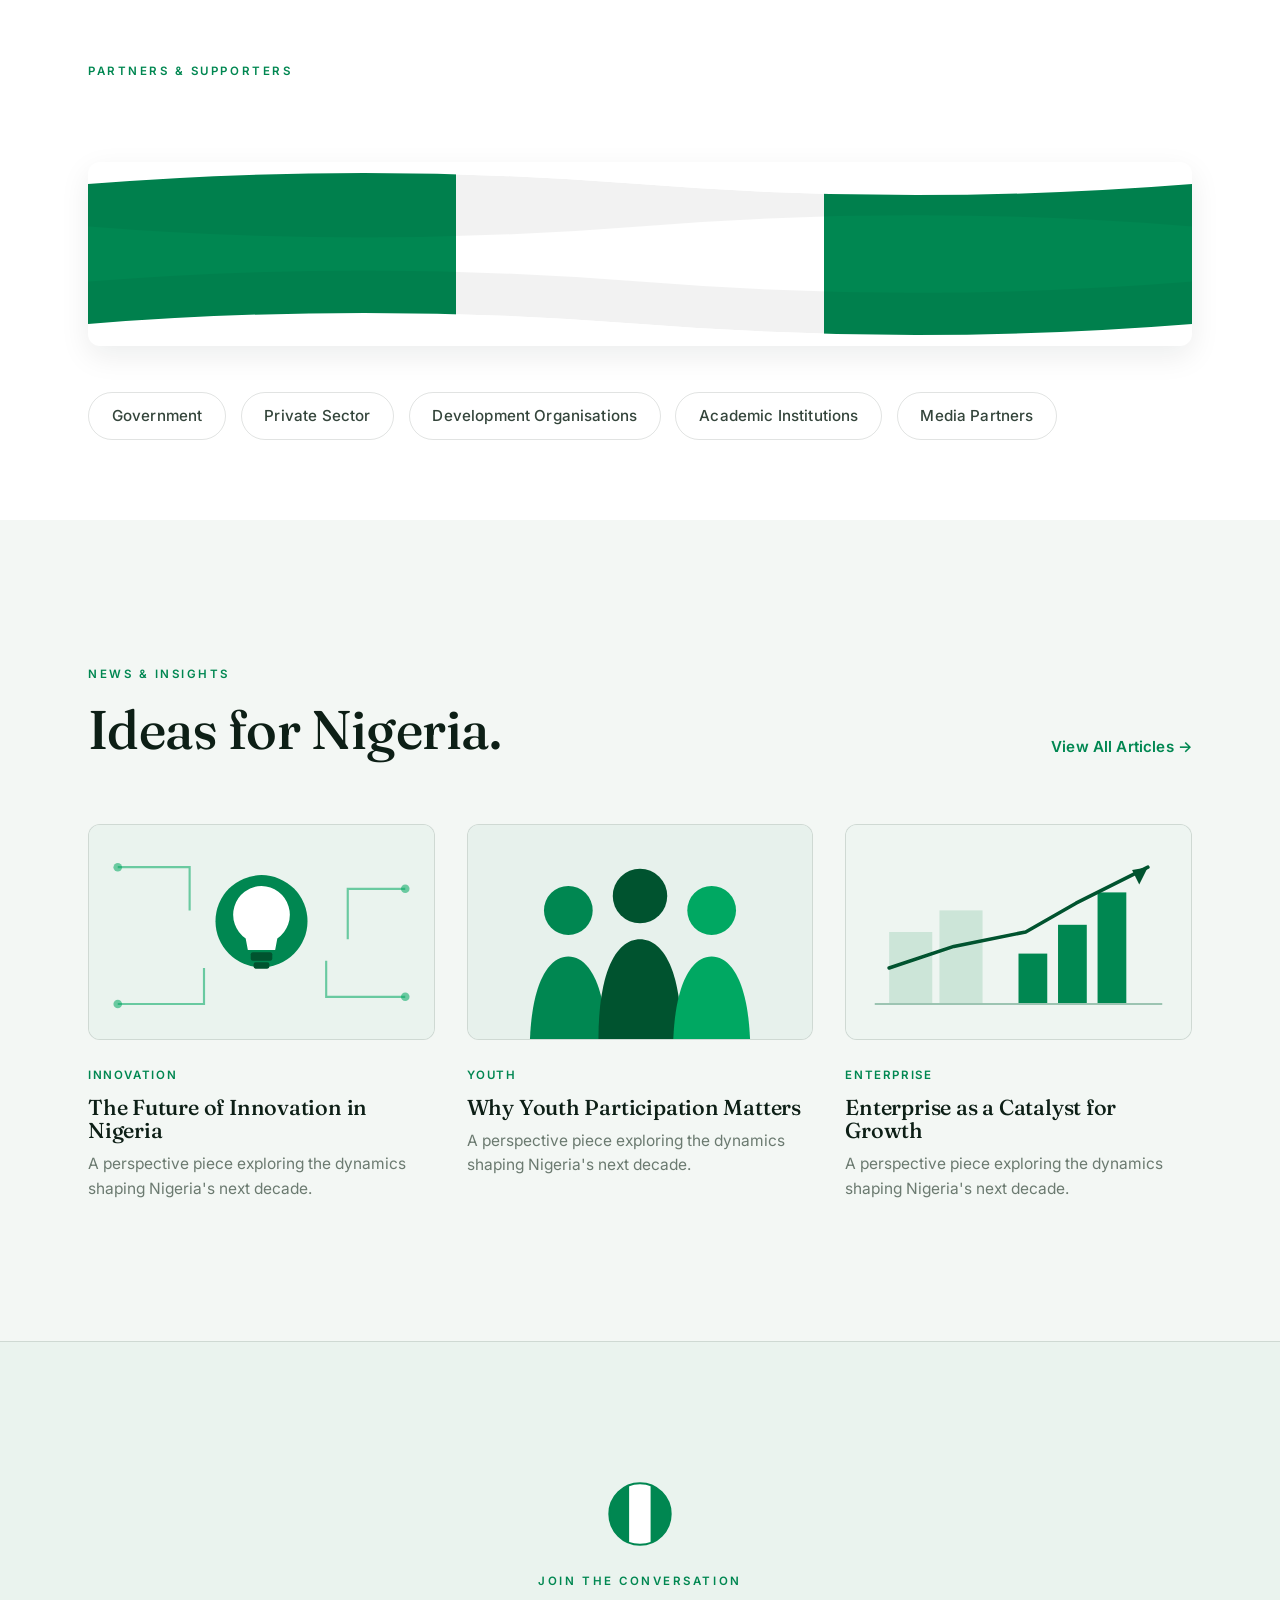
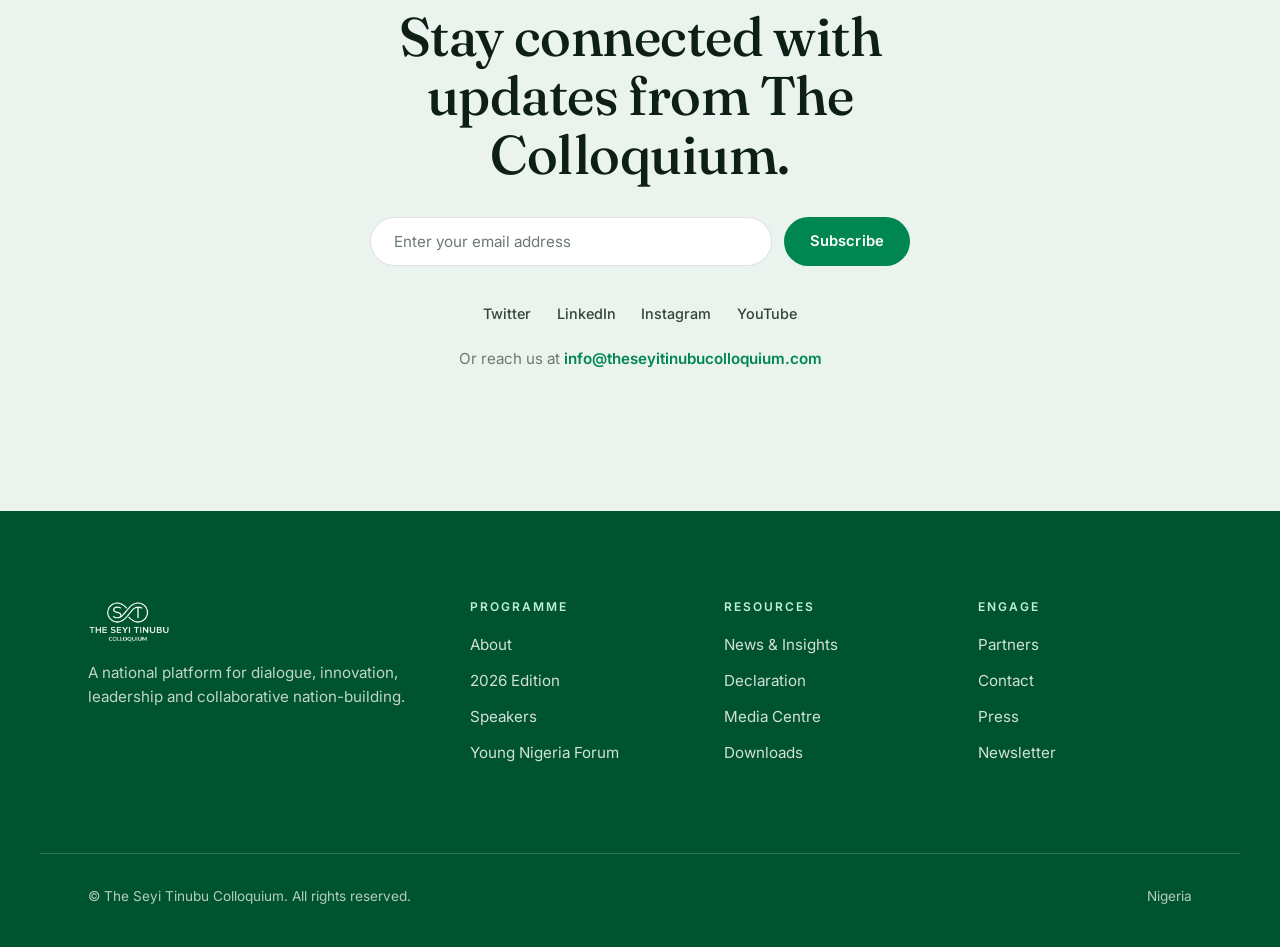
==== commit 5e7550fb: "picture change" ====
--- a/index.html
+++ b/index.html
@@ -36,7 +36,7 @@
         </div>
         <a href="#">Media Centre</a>
         <a href="#partners">Partners</a>
-        <a href="#register">Contact</a>
+        <a href="mailto:info@theseyitinubucolloquium.com">Contact</a>
       </nav>
 
       <div class="nav-actions">
@@ -85,7 +85,7 @@
     <div class="container hero-meta">
       <div class="hero-meta-item">
         <span class="meta-label">Location</span>
-        <span class="meta-value">Abuja · Nigeria</span>
+        <span class="meta-value">Nigeria</span>
       </div>
       <div class="hero-meta-item">
         <span class="meta-label">Date &amp; Venue</span>
@@ -98,7 +98,7 @@
   <section class="section about" id="about">
     <div class="container grid-2 grid-2--align">
       <figure class="section-media reveal">
-        <img src="assets/seyi5.jpg" alt="Nigerian national flag emblem" loading="lazy" />
+        <img src="assets/st2.jpeg" alt="Nigerian national flag emblem" loading="lazy" />
       </figure>
       <div class="about-right reveal">
         <span class="kicker">Welcome</span>
@@ -121,7 +121,7 @@
           <a href="#programme" class="text-link">View Programme →</a>
         </div>
         <figure class="section-media reveal">
-          <img src="assets/seyi2.jpg" alt="Illustration of Abuja, Nigeria's capital, with Aso Rock" loading="lazy" />
+          <img src="assets/st5.jpeg" alt="Illustration of Abuja, Nigeria's capital, with Aso Rock" loading="lazy" />
         </figure>
       </div>
       <div class="edition-right reveal">
@@ -157,7 +157,7 @@
       </div>
 
       <figure class="banner reveal">
-        <img src="assets/seyi4.png" alt="Nigerians from different sectors working together" loading="lazy" />
+        <img src="assets/Seyi-Tinubu-55.jpg" alt="Nigerians from different sectors working together" loading="lazy" />
       </figure>
 
       <div class="pillar-grid">
@@ -241,8 +241,8 @@
         <a href="#forum" class="text-link">Learn More →</a>
       </div>
       <div class="forum-right reveal">
-        <figure class="forum-img forum-img--tall"><img src="assets/stc1.jpg" alt="Young Nigerians collaborating" loading="lazy" /></figure>
-        <figure class="forum-img"><img src="assets/stcb33.jpg" alt="Young Nigerian entrepreneur with an idea" loading="lazy" /></figure>
+        <figure class="forum-img forum-img--tall"><img src="assets/st5.jpg" alt="Young Nigerians collaborating" loading="lazy" /></figure>
+        <figure class="forum-img"><img src="assets/st1.jpeg" alt="Young Nigerian entrepreneur with an idea" loading="lazy" /></figure>
       </div>
     </div>
   </section>
@@ -251,7 +251,9 @@
   <section class="section declaration" id="declaration">
     <div class="container grid-2 grid-2--align">
       <div class="declaration-inner reveal">
-        <span class="kicker kicker--light">Principal Output</span>
+        <span class="kicker kicker--light">Principal Output
+
+        </span>
         <h2 class="section-title">The Future Together Declaration</h2>
         <p>The Declaration captures key recommendations, commitments and insights emerging from the Forum and the Colloquium — a contribution to ongoing conversations around leadership, innovation, enterprise and national development.</p>
         <a href="#" class="btn btn-solid">Download Declaration <span class="arrow">→</span></a>
@@ -332,6 +334,7 @@
         <a href="#">Instagram</a>
         <a href="#">YouTube</a>
       </div>
+      <p class="contact-email">Or reach us at <a href="mailto:info@theseyitinubucolloquium.com">info@theseyitinubucolloquium.com</a></p>
     </div>
   </section>
 
@@ -369,7 +372,7 @@
         <h5>Engage</h5>
         <ul>
           <li><a href="#partners">Partners</a></li>
-          <li><a href="#">Contact</a></li>
+          <li><a href="mailto:info@theseyitinubucolloquium.com">Contact</a></li>
           <li><a href="#">Press</a></li>
           <li><a href="#register">Newsletter</a></li>
         </ul>
@@ -377,7 +380,7 @@
     </div>
     <div class="container footer-bottom">
       <span>© The Seyi Tinubu Colloquium. All rights reserved.</span>
-      <span>Abuja · Nigeria</span>
+      <span>Nigeria</span>
     </div>
   </footer>
 
--- a/styles.css
+++ b/styles.css
@@ -502,6 +502,9 @@
 .social-row { display: flex; gap: 1.6rem; justify-content: center; margin-top: 2.2rem; }
 .social-row a { color: var(--ink-soft); text-decoration: none; font-size: 0.9rem; font-weight: 500; transition: color 0.25s var(--ease); }
 .social-row a:hover { color: var(--green); }
+.contact-email { margin-top: 1.4rem; color: var(--muted); font-size: 0.95rem; }
+.contact-email a { color: var(--green); font-weight: 600; text-decoration: none; transition: color 0.25s var(--ease); }
+.contact-email a:hover { color: var(--green-deep); text-decoration: underline; }
 
 /* ---------- Footer ---------- */
 .site-footer { background: var(--green-deep); color: #ffffff; padding: clamp(56px, 8vw, 90px) 0 2.5rem; }
